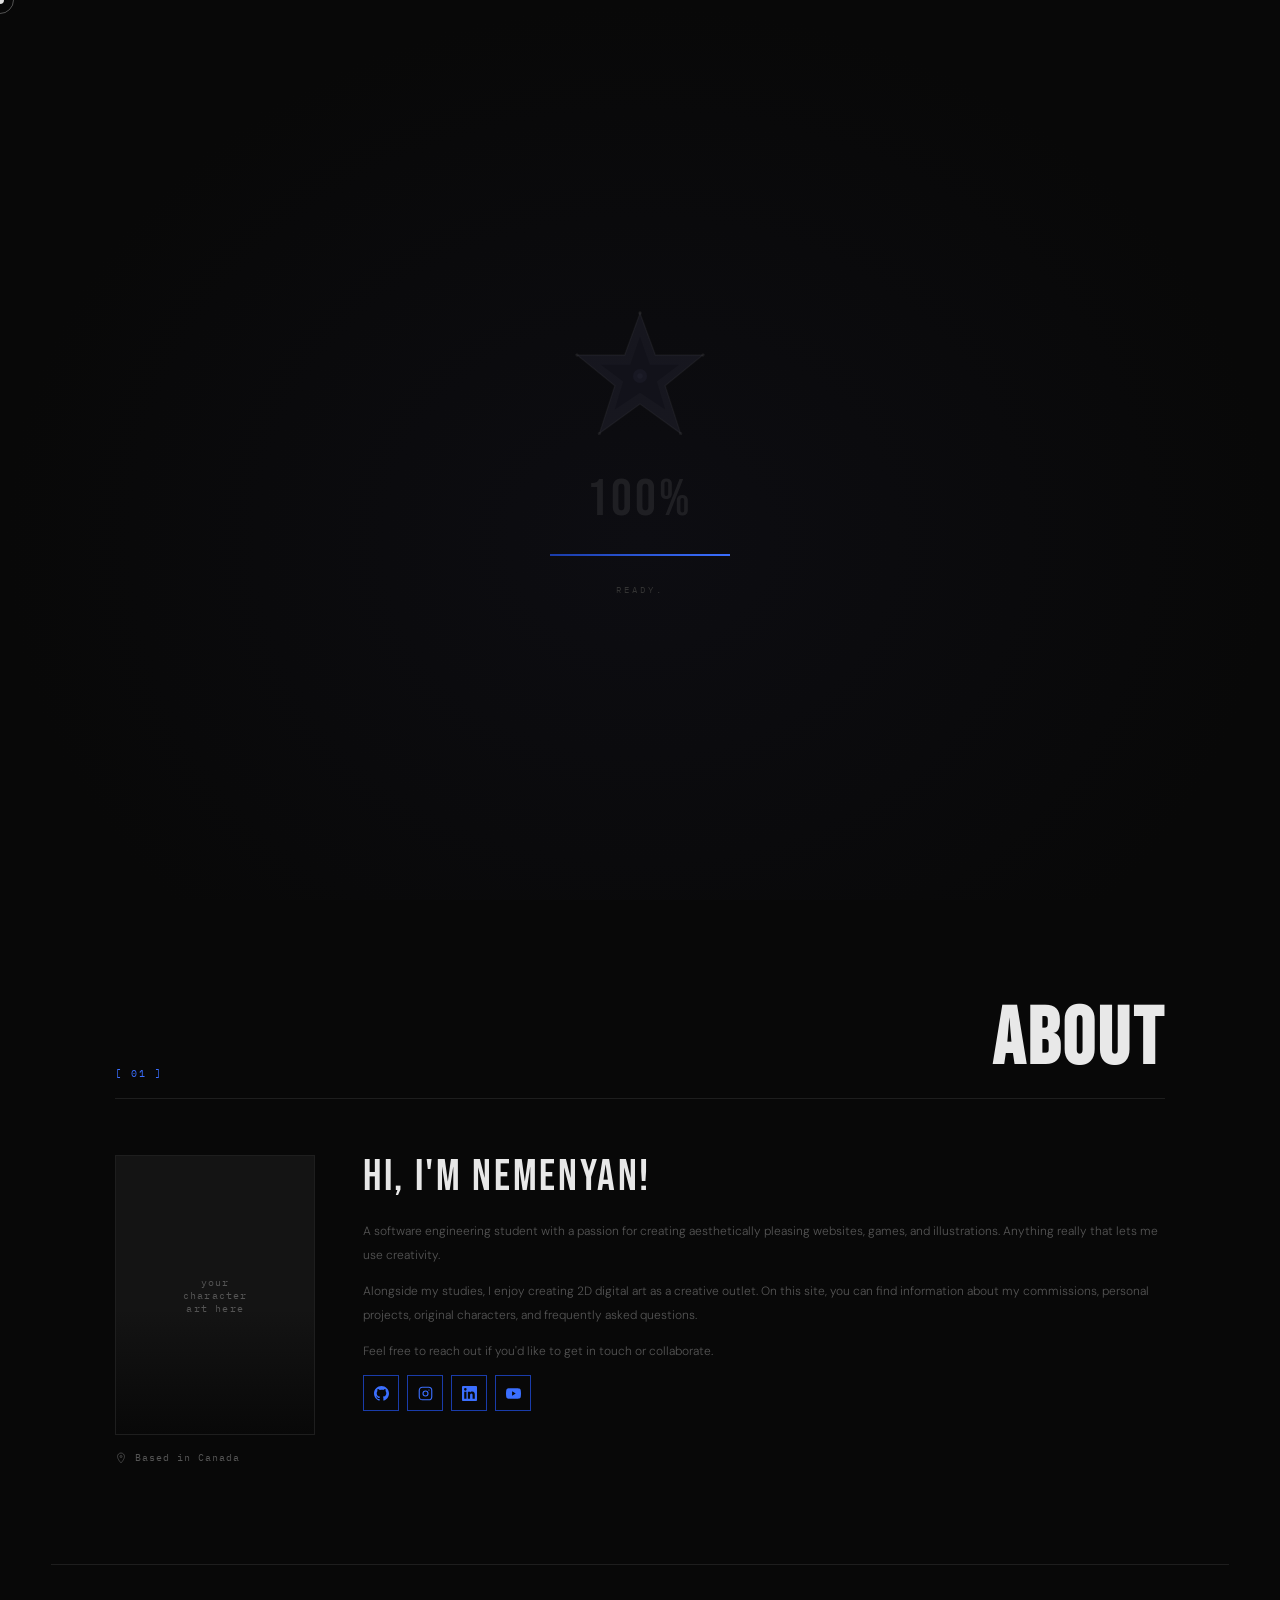
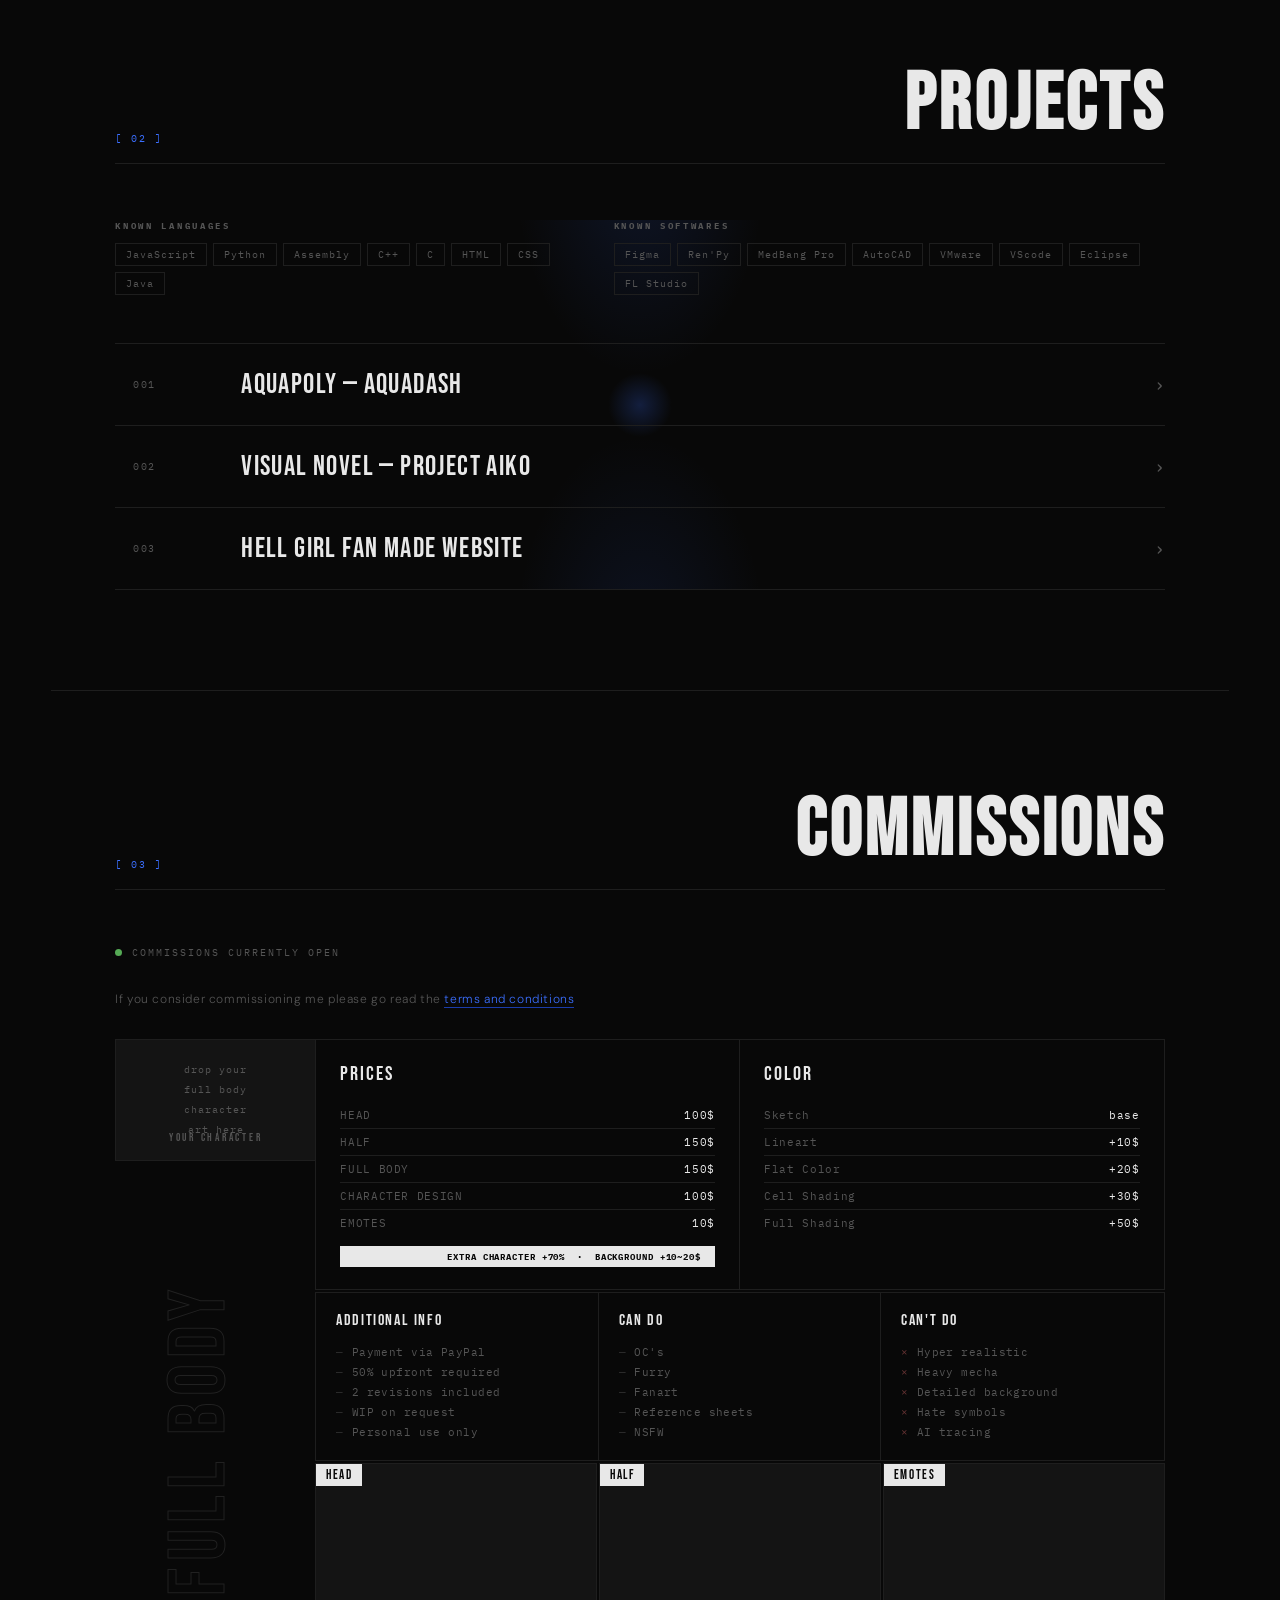
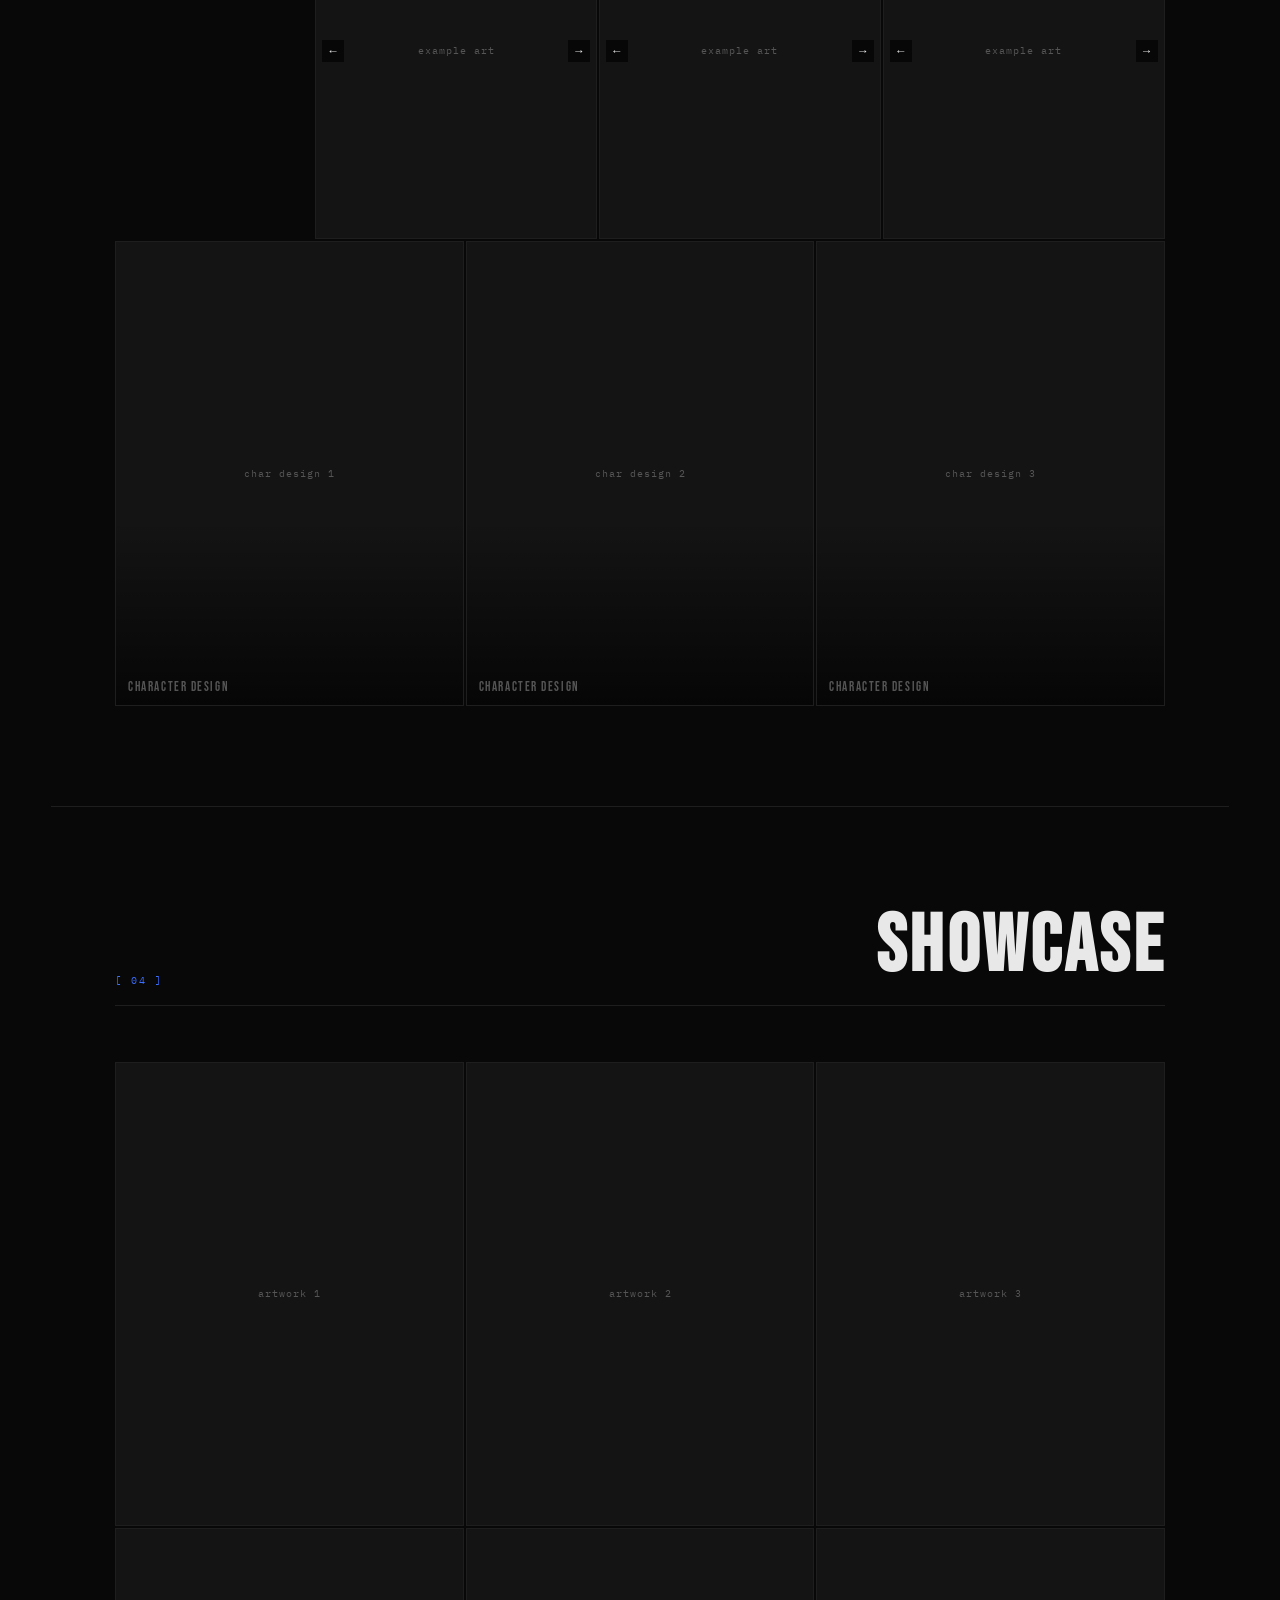
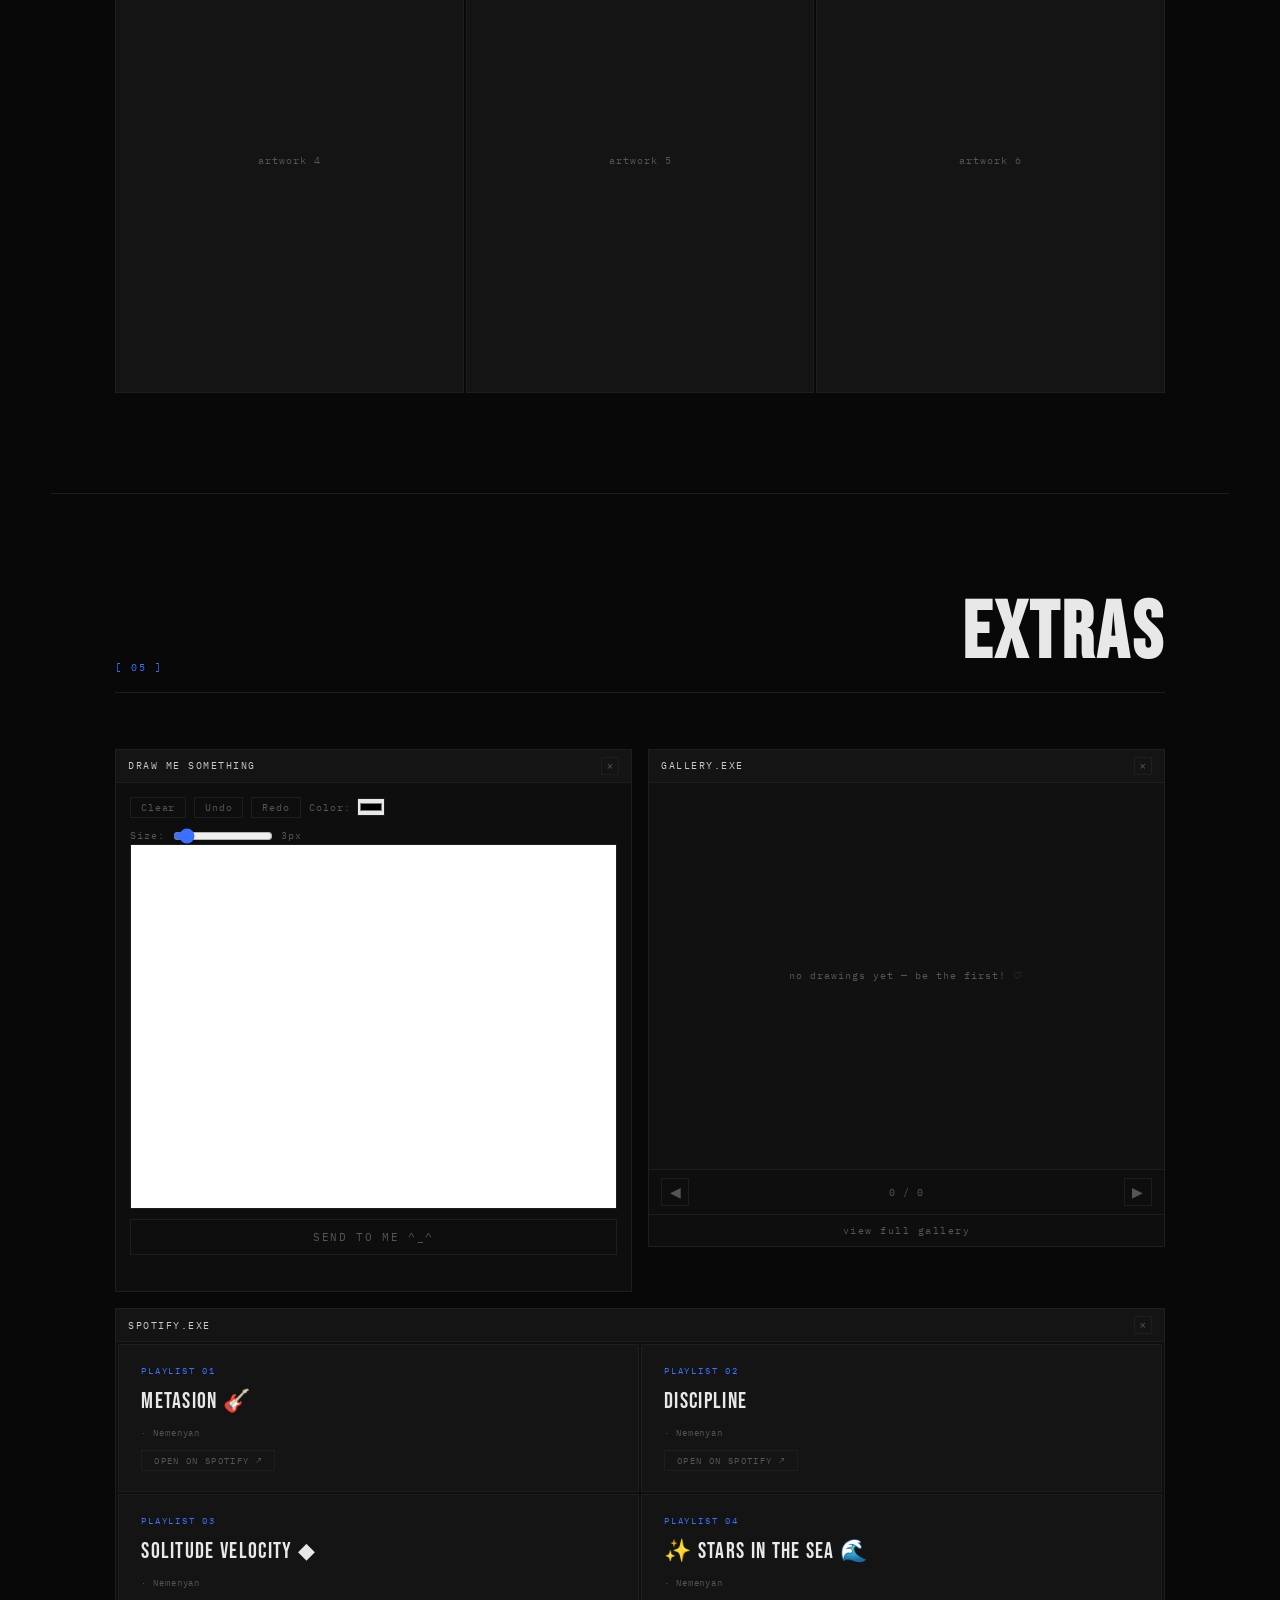
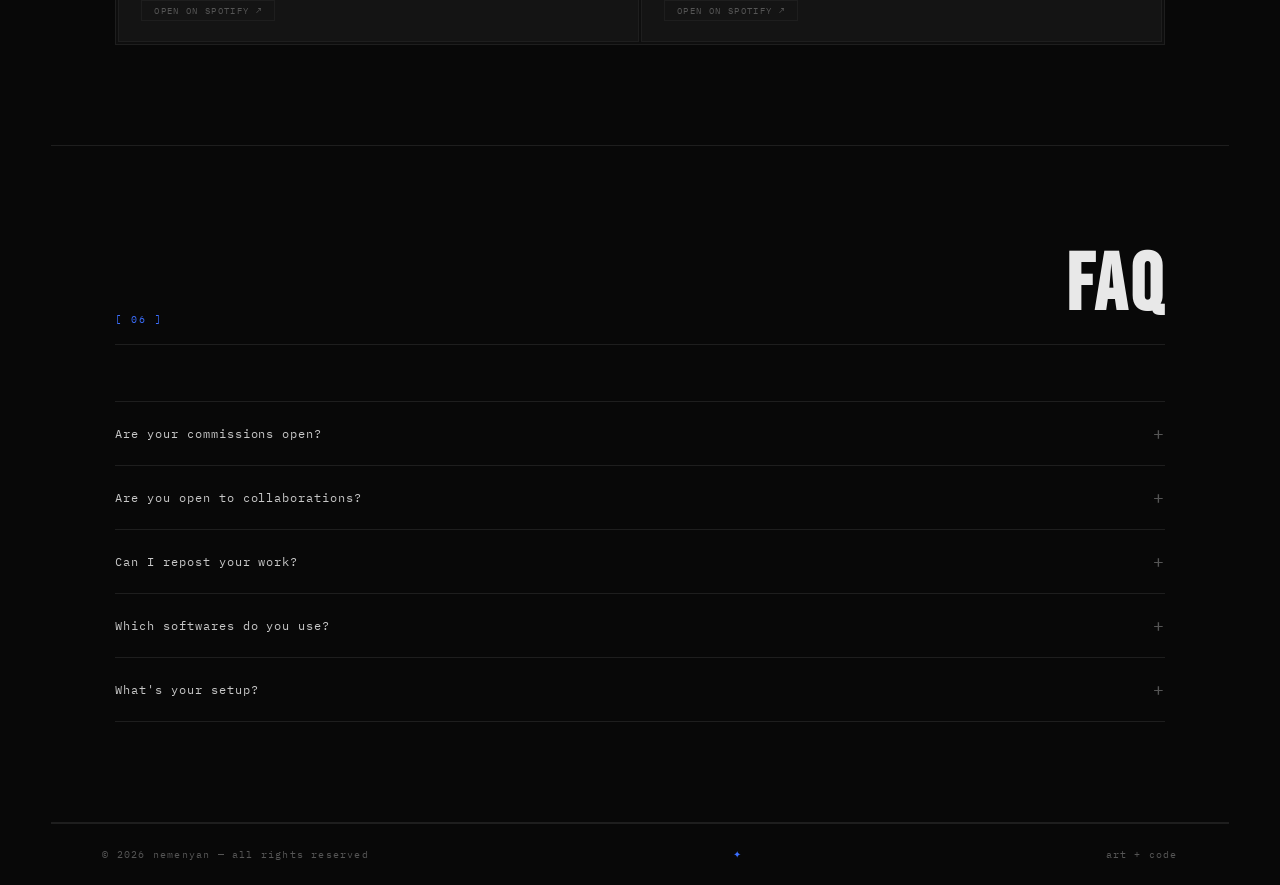
==== main.html @ ddce3c63 "adding file" ====
<!DOCTYPE html>
<html lang="en">
<head>
<meta charset="UTF-8">
<meta name="viewport" content="width=device-width, initial-scale=1.0">
<title>nemenyan</title>
<style>
@import url('https://fonts.googleapis.com/css2?family=IBM+Plex+Mono:wght@300;400;500;700&family=Bebas+Neue&family=DM+Sans:wght@200;300;400&display=swap');

:root {
  --bg:     #080808;
  --bg2:    #0e0e0e;
  --bg3:    #141414;
  --white:  #e8e8e8;
  --dim:    #555;
  --dim2:   #2a2a2a;
  --border: #1e1e1e;
  --accent: #c8c8c8;
  --blue:   #3b6fff;
  --blue2:  #1a3caa;
  --blue-glow: rgba(59,111,255,0.18);
  --blue-dim:  rgba(59,111,255,0.08);
}

*, *::before, *::after { margin:0; padding:0; box-sizing:border-box; }
html { scroll-behavior:smooth; }
body { background:var(--bg); color:var(--white); font-family:'IBM Plex Mono',monospace; cursor:none; overflow-x:hidden; }

/* CURSOR */
#cur  { position:fixed; width:8px; height:8px; background:var(--white); border-radius:50%; pointer-events:none; z-index:9999; transform:translate(-50%,-50%); mix-blend-mode:difference; transition:width .15s,height .15s; }
#curR { position:fixed; width:28px; height:28px; border:1px solid rgba(255,255,255,.3); border-radius:50%; pointer-events:none; z-index:9998; transform:translate(-50%,-50%); transition:width .3s,height .3s; }

/* NOISE */
body::after { content:''; position:fixed; inset:0; pointer-events:none; z-index:998; opacity:.025; background-image:url("data:image/svg+xml,%3Csvg viewBox='0 0 512 512' xmlns='http://www.w3.org/2000/svg'%3E%3Cfilter id='n'%3E%3CfeTurbulence type='fractalNoise' baseFrequency='.85' numOctaves='4' stitchTiles='stitch'/%3E%3C/filter%3E%3Crect width='100%25' height='100%25' filter='url(%23n)'/%3E%3C/svg%3E"); background-size:256px; }

/* MATRIX hero only */
#matrix { position:absolute; top:0; left:0; width:100%; height:100%; z-index:1; pointer-events:none; opacity:.2; }

/* ══════════════════════ BOOT ══════════════════════ */
#boot {
  position:fixed; inset:0; background:radial-gradient(ellipse at 50% 60%, #0d0d12 0%, #080808 70%);
  z-index:2000; display:flex; flex-direction:column; align-items:center; justify-content:center; gap:28px;
}
#boot.hide { animation:bootFade .9s ease forwards; }
@keyframes bootFade { to { opacity:0; pointer-events:none; } }

/* shuriken */
.boot-shuriken {
  position:relative; width:140px; height:140px;
  animation:shurikenSpin 3s cubic-bezier(.4,0,.2,1) forwards;
}
@keyframes shurikenSpin {
  0%   { transform:rotate(0deg)   scale(0.6); opacity:0; }
  20%  { opacity:1; }
  80%  { transform:rotate(320deg) scale(1);   opacity:1; }
  100% { transform:rotate(360deg) scale(1);   opacity:0.7; }
}
.boot-shuriken svg { width:100%; height:100%; }

.boot-bar-wrap { width:180px; height:2px; background:#1a1a1a; overflow:hidden; }
.boot-bar { height:100%; width:0%; background:linear-gradient(90deg, var(--blue2), var(--blue)); animation:loadBar 2.4s cubic-bezier(.4,0,.2,1) forwards; }
@keyframes loadBar { to { width:100%; } }

.boot-label { font-size:9px; letter-spacing:.35em; color:#333; text-transform:uppercase; animation:blinkT 1s step-end infinite; }
@keyframes blinkT { 0%,100%{opacity:1} 50%{opacity:0} }

.boot-pct { font-family:'Bebas Neue',sans-serif; font-size:52px; color:rgba(255,255,255,.08); letter-spacing:.06em; line-height:1; }

/* NAV */
nav { position:fixed; top:0; left:0; right:0; z-index:100; display:flex; align-items:center; justify-content:space-between; padding:18px max(40px,4vw); border-bottom:1px solid var(--border); background:rgba(8,8,8,.9); backdrop-filter:blur(16px); }
.nav-logo { font-family:'Bebas Neue',sans-serif; font-size:20px; letter-spacing:.25em; color:var(--white); }
.nav-links { display:flex; gap:28px; list-style:none; }
.nav-links a { color:var(--dim); font-size:10px; letter-spacing:.2em; text-transform:uppercase; text-decoration:none; transition:color .2s; }
.nav-links a:hover { color:var(--white); }
.nav-dm {
  font-size:9px; letter-spacing:.2em; text-transform:uppercase; text-decoration:none;
  border:1px solid var(--blue); color:var(--blue); padding:5px 14px;
  transition:background .2s, color .2s;
}
.nav-dm:hover { background:var(--blue); color:#fff; }

/* HERO */
#hero { min-height:100vh; display:flex; flex-direction:column; justify-content:flex-end; padding:0 max(40px, 4vw) 60px; border-bottom:1px solid var(--border); position:relative; overflow:hidden; }
.hero-bg-text { position:absolute; top:50%; left:50%; transform:translate(-50%,-50%); font-family:'Bebas Neue',sans-serif; font-size:clamp(80px,18vw,240px); color:transparent; -webkit-text-stroke:1px rgba(255,255,255,.04); white-space:nowrap; user-select:none; letter-spacing:.05em; z-index:2; }
.hero-tagline { font-family:'Bebas Neue',sans-serif; font-size:clamp(60px,12vw,140px); line-height:.92; letter-spacing:-.01em; color:var(--white); position:relative; z-index:2; margin-bottom:40px; }
.hero-tagline em { color:transparent; -webkit-text-stroke:1px var(--blue); font-style:normal; }
.hero-sub { font-size:11px; color:var(--dim); letter-spacing:.12em; max-width:340px; line-height:1.9; position:relative; z-index:2; margin-bottom:48px; }
.hero-meta { display:grid; grid-template-columns:1fr 1fr 1fr; border-top:1px solid var(--border); padding-top:24px; position:relative; z-index:2; }
.hero-meta-block { padding-right:24px; }
.hero-meta-label { font-size:9px; letter-spacing:.25em; color:var(--dim); text-transform:uppercase; margin-bottom:8px; }
.hero-meta-val { font-family:'Bebas Neue',sans-serif; font-size:28px; letter-spacing:.08em; }
.hero-scroll { position:absolute; bottom:60px; right:40px; font-size:9px; letter-spacing:.3em; color:var(--dim); text-transform:uppercase; writing-mode:vertical-rl; z-index:2; }

/* SECTION */
.section-wrap { max-width:min(1400px, 92vw); margin:0 auto; padding:100px 40px; border-bottom:1px solid var(--border); opacity:0; transform:translateY(28px); transition:opacity .7s ease,transform .7s ease; }
.section-wrap.visible { opacity:1; transform:none; }
.s-head { display:flex; align-items:flex-end; justify-content:space-between; margin-bottom:56px; border-bottom:1px solid var(--border); padding-bottom:18px; }
.s-num { font-size:10px; color:var(--blue); letter-spacing:.2em; }
.s-title { font-family:'Bebas Neue',sans-serif; font-size:clamp(40px,7vw,80px); letter-spacing:.04em; line-height:1; }

/* ABOUT */
.about-grid { display:grid; grid-template-columns:200px 1fr; gap:48px; align-items:start; }
.avatar-box { width:200px; aspect-ratio:1/1.4; background:var(--bg3); border:1px solid var(--border); position:relative; overflow:hidden; margin-bottom:16px; }
.avatar-box::before { content:''; position:absolute; inset:0; background:linear-gradient(to bottom,transparent 55%,var(--bg) 100%); z-index:1; }
.avatar-placeholder { width:100%; height:100%; display:flex; align-items:center; justify-content:center; color:var(--dim); font-size:10px; letter-spacing:.12em; text-align:center; padding:16px; }
/* social row under avatar */
.about-socials-row { display:flex; gap:8px; flex-wrap:wrap; margin-bottom:12px; }
.soc-btn { border:1px solid var(--border); background:transparent; color:var(--dim); width:36px; height:36px; display:flex; align-items:center; justify-content:center; text-decoration:none; cursor:none; font-size:12px; transition:border-color .2s,color .2s,background .2s; flex-shrink:0; }
.soc-btn.soc-blue { border-color:var(--blue2); color:var(--blue); }
.soc-btn.soc-blue:hover { background:var(--blue); color:#fff; border-color:var(--blue); }

/* hourglass gradient BG for projects */
.proj-hourglass-grad {
  position:absolute; top:0; left:0; right:0; bottom:0;
  pointer-events:none; user-select:none; z-index:0;
  overflow:hidden;
}
.proj-hourglass-grad::before {
  content:'';
  position:absolute;
  top:50%; left:50%;
  width:600px; height:800px;
  transform:translate(-50%,-50%);
  background:
    radial-gradient(ellipse 180px 300px at 50% 20%, rgba(59,111,255,0.13) 0%, transparent 70%),
    radial-gradient(ellipse 180px 300px at 50% 80%, rgba(59,111,255,0.10) 0%, transparent 70%),
    radial-gradient(ellipse 40px 40px at 50% 50%, rgba(59,111,255,0.22) 0%, transparent 80%);
  clip-path: polygon(35% 0%, 65% 0%, 65% 5%, 100% 5%, 55% 50%, 100% 95%, 65% 95%, 65% 100%, 35% 100%, 35% 95%, 0% 95%, 45% 50%, 0% 5%, 35% 5%);
}

/* T&C popover */
.tnc-wrap { position:relative; display:inline; }
.tnc-link { color:var(--blue); text-decoration:none; border-bottom:1px solid var(--blue2); cursor:none; }
.tnc-popover {
  display:none; position:absolute; bottom:calc(100% + 10px); left:0;
  width:340px; background:var(--bg2); border:1px solid var(--blue2);
  z-index:200; padding:0;
  box-shadow:0 8px 40px rgba(0,0,0,.8), 0 0 0 1px var(--border);
  animation:popIn .2s ease;
}
@keyframes popIn { from{opacity:0;transform:translateY(6px)} to{opacity:1;transform:none} }
.tnc-popover.open { display:block; }
.tnc-popover-bar { background:var(--bg3); border-bottom:1px solid var(--border); padding:7px 12px; display:flex; justify-content:space-between; align-items:center; }
.tnc-popover-title { font-size:9px; letter-spacing:.2em; color:var(--blue); text-transform:uppercase; }
.tnc-popover-close { background:none; border:none; color:var(--dim); font-size:14px; cursor:none; transition:color .2s; }
.tnc-popover-close:hover { color:var(--white); }
.tnc-popover-body { padding:14px 16px; max-height:240px; overflow-y:auto; font-size:10.5px; color:var(--dim); line-height:1.9; font-family:'DM Sans',sans-serif; }
.tnc-popover-body h4 { font-family:'Bebas Neue',sans-serif; font-size:14px; letter-spacing:.1em; color:var(--white); margin-bottom:6px; margin-top:12px; }
.tnc-popover-body h4:first-child { margin-top:0; }
.tnc-popover::before { content:''; position:absolute; bottom:-6px; left:14px; width:10px; height:10px; background:var(--bg2); border-right:1px solid var(--blue2); border-bottom:1px solid var(--blue2); transform:rotate(45deg); }

/* comm-matrix drop zone */
.comm-matrix-wrap {
  width:100%; height:80px; position:relative; overflow:hidden; margin-top:2px;
}
#commMatrix { width:100%; height:100%; display:block; }

/* char design full-width under comm layout */
.char-design-slots { display:grid; grid-template-columns:1fr 1fr 1fr; gap:2px; margin-top:2px; }
.char-slot { aspect-ratio:3/4; background:var(--bg3); border:1px solid var(--border); position:relative; overflow:hidden; cursor:none; }
.char-slot::before { content:''; position:absolute; inset:0; background:linear-gradient(to bottom,transparent 60%,rgba(0,0,0,.7) 100%); z-index:1; }
.char-slot-label { position:absolute; bottom:0; left:0; right:0; padding:10px 12px; z-index:2; font-family:'Bebas Neue',sans-serif; font-size:13px; letter-spacing:.12em; color:var(--dim); }
.char-slot-placeholder { width:100%; height:100%; display:flex; align-items:center; justify-content:center; color:var(--dim); font-size:10px; letter-spacing:.1em; }
.char-slot img { width:100%; height:100%; object-fit:cover; display:block; }
.char-slot:hover .char-slot-label { color:var(--white); }

/* binary scramble chars */
.bin-char { display:inline-block; transition:color .1s; }
.bin-char.flash { color:var(--blue); }
.about-loc { display:flex; align-items:center; gap:8px; font-size:10px; color:var(--dim); letter-spacing:.1em; }
.about-name { font-family:'Bebas Neue',sans-serif; font-size:44px; letter-spacing:.06em; line-height:1; margin-bottom:20px; }
.about-body { font-size:12px; color:var(--dim); line-height:2; margin-bottom:12px; font-family:'DM Sans',sans-serif; font-weight:300; }
/* DM button in about */
.about-dm {
  display:inline-flex; align-items:center; gap:8px;
  margin-top:20px; border:1px solid var(--blue); color:var(--blue);
  padding:8px 20px; font-size:10px; letter-spacing:.2em; text-transform:uppercase;
  text-decoration:none; transition:background .2s,color .2s; cursor:none;
}
.about-dm:hover { background:var(--blue); color:#fff; }

/* PROJECTS */
.projects-inner { position:relative; }

/* hourglass bg */
.proj-hourglass {
  position:absolute; top:50%; left:50%; transform:translate(-50%,-50%);
  width:min(500px,80%); pointer-events:none; user-select:none; z-index:0; opacity:.06;
}
.proj-hourglass svg { width:100%; height:auto; }

.skills-row { display:flex; gap:60px; margin-bottom:48px; position:relative; z-index:1; }
.skill-col h4 { font-size:9px; letter-spacing:.3em; color:var(--dim); text-transform:uppercase; margin-bottom:12px; }
.tags { display:flex; flex-wrap:wrap; gap:6px; }
.tag {
  position:relative; border:1px solid var(--border); padding:4px 10px;
  font-size:10px; color:var(--dim); letter-spacing:.1em; background:transparent;
  transition:color .25s,border-color .25s; overflow:hidden;
}
.tag::after {
  content:''; position:absolute; inset:-1px; border-radius:1px;
  background:conic-gradient(from var(--a,0deg), transparent 30%, var(--blue) 50%, transparent 70%);
  -webkit-mask:linear-gradient(#fff 0 0) content-box, linear-gradient(#fff 0 0);
  -webkit-mask-composite:xor; mask-composite:exclude; padding:1px;
  opacity:0; transition:opacity .3s; animation:rotB 1.4s linear infinite paused;
}
.tag:hover { color:var(--blue); border-color:transparent; }
.tag:hover::after { opacity:1; animation-play-state:running; }
@property --a { syntax:'<angle>'; inherits:false; initial-value:0deg; }
@keyframes rotB { to { --a:360deg; } }

.proj-list { display:flex; flex-direction:column; position:relative; z-index:1; }
.proj-card { border-top:1px solid var(--border); padding:0; cursor:none; overflow:hidden; transition:background .3s; position:relative; }
.proj-card:last-child { border-bottom:1px solid var(--border); }
.proj-card:hover { background:var(--bg2); }
.proj-card:hover .proj-bar { border-left-color:var(--blue); }
.proj-card:hover .proj-num { color:var(--blue); }
.proj-card:hover .proj-title { color:var(--white); }
.proj-bar { display:grid; grid-template-columns:80px 1fr auto; gap:28px; align-items:center; padding:24px 0 24px 16px; border-left:2px solid transparent; transition:border-color .3s; }
.proj-num { font-size:10px; color:var(--dim); letter-spacing:.15em; transition:color .3s; }
.proj-title { font-family:'Bebas Neue',sans-serif; font-size:28px; letter-spacing:.05em; transition:color .3s; }
.proj-arrow { font-size:18px; color:var(--dim); transition:transform .4s ease,color .3s; flex-shrink:0; }
.proj-card:hover .proj-arrow { transform:rotate(90deg); color:var(--blue); }
.proj-drawer { max-height:0; overflow:hidden; transition:max-height .5s cubic-bezier(.4,0,.2,1),padding .5s ease; padding:0 16px 0 calc(80px + 28px + 16px); }
.proj-card:hover .proj-drawer { max-height:400px; padding:0 16px 28px calc(80px + 28px + 16px); }
.proj-desc { font-size:11px; color:var(--dim); line-height:1.9; font-family:'DM Sans',sans-serif; font-weight:300; max-width:520px; margin-bottom:16px; }
.proj-status { font-size:9px; letter-spacing:.15em; color:var(--blue); border:1px solid var(--blue2); padding:4px 10px; white-space:nowrap; text-transform:uppercase; display:inline-block; margin-bottom:14px; }
.proj-meta { display:flex; gap:12px; flex-wrap:wrap; margin-bottom:14px; }
.proj-meta-tag { font-size:9px; letter-spacing:.12em; color:var(--dim); border:1px solid var(--dim2); padding:3px 9px; text-transform:uppercase; }
.proj-links { display:flex; gap:20px; }
.proj-link { font-size:9px; color:var(--dim); letter-spacing:.15em; text-transform:uppercase; text-decoration:none; transition:color .2s; display:inline-flex; align-items:center; gap:6px; }
.proj-link:hover { color:var(--blue); }
.proj-link::after { content:'→'; }

/* COMMISSIONS */
#commissions { position:relative; }
.comm-wrap { position:relative; }
.comm-fullbody-text { position:absolute; left:-72px; top:50%; transform:translateY(-50%) rotate(-90deg); font-family:'Bebas Neue',sans-serif; font-size:clamp(48px,7vw,80px); color:transparent; -webkit-text-stroke:1px rgba(255,255,255,.1); white-space:nowrap; user-select:none; letter-spacing:.08em; pointer-events:none; z-index:0; }
.comm-notice { font-size:12px; color:var(--dim); letter-spacing:.05em; margin-bottom:32px; font-family:'DM Sans',sans-serif; font-weight:300; }
.comm-notice a { color:var(--blue); text-decoration:none; border-bottom:1px solid var(--blue2); }
.status-row { display:flex; align-items:center; gap:10px; font-size:10px; letter-spacing:.2em; text-transform:uppercase; color:var(--dim); margin-bottom:32px; }
.sdot { width:7px; height:7px; border-radius:50%; background:#5a5; animation:blink 2s ease-in-out infinite; }
@keyframes blink{0%,100%{opacity:1}50%{opacity:.25}}
.comm-layout { display:grid; grid-template-columns:200px 1fr; gap:0; align-items:start; position:relative; z-index:1; }
.comm-char { position:relative; background:var(--bg3); border:1px solid var(--border); border-right:none; display:flex; align-items:flex-end; justify-content:center; overflow:hidden; min-height:0; }
.comm-char::before { content:''; position:absolute; inset:0; background:linear-gradient(to bottom,transparent 50%,var(--bg3) 100%); z-index:1; }
.comm-char-placeholder { color:var(--dim); font-size:10px; letter-spacing:.1em; text-align:center; padding:20px; z-index:2; line-height:2; }
.comm-char img { width:100%; height:100%; object-fit:cover; object-position:top; }
.comm-char-label { position:absolute; bottom:16px; left:50%; transform:translateX(-50%); font-family:'Bebas Neue',sans-serif; font-size:11px; letter-spacing:.25em; color:var(--dim); z-index:2; white-space:nowrap; }
.comm-content { display:flex; flex-direction:column; gap:2px; }
.comm-table { border:1px solid var(--border); margin-bottom:0; display:grid; grid-template-columns:1fr 1fr; }
.comm-table-col { padding:22px 24px; }
.comm-table-col:first-child { border-right:1px solid var(--border); }
.comm-col-head { font-family:'Bebas Neue',sans-serif; font-size:20px; letter-spacing:.1em; margin-bottom:16px; }
.price-row { display:flex; justify-content:space-between; font-size:11px; padding:6px 0; border-bottom:1px solid var(--border); color:var(--dim); letter-spacing:.06em; }
.price-row:last-of-type { border-bottom:none; }
.price-row .amt { color:var(--white); }
.extra-tag { background:var(--white); color:var(--bg); font-size:9px; letter-spacing:.1em; padding:5px 14px; text-align:right; font-weight:700; margin-top:10px; display:block; width:100%; font-family:'IBM Plex Mono',monospace; }
.comm-info-row { display:grid; grid-template-columns:1fr 1fr 1fr; border:1px solid var(--border); }
.comm-info-col { padding:18px 20px; border-right:1px solid var(--border); }
.comm-info-col:last-child { border-right:none; }
.comm-info-head { font-family:'Bebas Neue',sans-serif; font-size:16px; letter-spacing:.1em; margin-bottom:12px; }
.comm-info-list { list-style:none; }
.comm-info-list li { font-size:11px; color:var(--dim); padding:3px 0; letter-spacing:.04em; display:flex; align-items:center; gap:8px; }
.comm-info-list li::before { content:'—'; color:var(--dim2); flex-shrink:0; }
.cant-col .comm-info-list li::before { content:'×'; color:#663333; }
.comm-strips { display:grid; grid-template-columns:1fr 1fr 1fr; gap:2px; }
.strip { aspect-ratio:3/4; background:var(--bg3); border:1px solid var(--border); position:relative; overflow:hidden; }
.strip-label { position:absolute; top:0; left:0; background:var(--white); color:var(--bg); font-family:'Bebas Neue',sans-serif; font-size:13px; letter-spacing:.12em; padding:3px 10px; z-index:2; }
.strip-nav { position:absolute; inset:0; display:flex; align-items:center; justify-content:space-between; padding:0 6px; z-index:3; }
.strip-btn { background:rgba(0,0,0,.65); border:none; color:var(--white); width:22px; height:22px; cursor:none; font-size:12px; display:flex; align-items:center; justify-content:center; transition:background .2s; }
.strip-btn:hover { background:rgba(0,0,0,.9); }
.strip-placeholder { width:100%; height:100%; display:flex; align-items:center; justify-content:center; color:var(--dim); font-size:10px; letter-spacing:.1em; }
.binary { font-size:9px; color:var(--dim2); letter-spacing:.04em; line-height:1.7; text-align:right; margin:18px 0 0; word-break:break-all; user-select:none; }

/* SHOWCASE */
.gallery-grid { display:grid; grid-template-columns:repeat(3,1fr); gap:2px; }
.gallery-item { aspect-ratio:3/4; background:var(--bg3); border:1px solid var(--border); position:relative; overflow:hidden; cursor:none; }
.gallery-item img { width:100%; height:100%; object-fit:cover; display:block; }
.gallery-overlay { position:absolute; inset:0; background:rgba(0,0,0,.72); display:flex; align-items:center; justify-content:center; font-size:10px; letter-spacing:.3em; color:var(--blue); opacity:0; transition:opacity .3s; }
.gallery-item:hover .gallery-overlay { opacity:1; }
.gallery-placeholder { width:100%; height:100%; display:flex; align-items:center; justify-content:center; color:var(--dim); font-size:10px; letter-spacing:.1em; }

/* FAQ */
.faq-item { border-top:1px solid var(--border); }
.faq-item:last-child { border-bottom:1px solid var(--border); }
.faq-q { display:flex; justify-content:space-between; align-items:center; padding:20px 0; cursor:none; font-size:12px; letter-spacing:.08em; color:var(--accent); transition:color .2s; user-select:none; }
.faq-q:hover { color:var(--white); }
.faq-icon { font-size:18px; color:var(--dim); transition:transform .3s; flex-shrink:0; }
.faq-item.open .faq-icon { transform:rotate(45deg); color:var(--blue); }
.faq-a { max-height:0; overflow:hidden; transition:max-height .4s ease,padding .4s ease; font-size:11px; color:var(--dim); line-height:1.9; font-family:'DM Sans',sans-serif; font-weight:300; }
.faq-item.open .faq-a { max-height:200px; padding-bottom:20px; }

/* EXTRAS */
.extras-desktop { display:grid; grid-template-columns:1fr 1fr; gap:16px; align-items:start; }
.win { background:var(--bg2); border:1px solid var(--border); display:flex; flex-direction:column; overflow:hidden; font-family:'IBM Plex Mono',monospace; }
.win-bar { display:flex; align-items:center; justify-content:space-between; background:var(--bg3); border-bottom:1px solid var(--border); padding:7px 12px; flex-shrink:0; }
.win-title { font-size:10px; letter-spacing:.15em; color:var(--accent); text-transform:uppercase; }
.win-close { width:18px; height:18px; background:transparent; border:1px solid var(--border); color:var(--dim); font-size:11px; cursor:none; display:flex; align-items:center; justify-content:center; transition:background .2s,color .2s; flex-shrink:0; }
.win-close:hover { background:var(--white); color:var(--bg); }
.win-body { padding:14px; flex:1; }
.draw-controls { display:flex; align-items:center; gap:8px; margin-bottom:10px; flex-wrap:wrap; }
.draw-btn { font-family:'IBM Plex Mono',monospace; font-size:10px; letter-spacing:.08em; border:1px solid var(--border); background:transparent; color:var(--dim); padding:3px 10px; cursor:none; transition:background .2s,color .2s; }
.draw-btn:hover { background:var(--white); color:var(--bg); }
.draw-label { font-size:10px; color:var(--dim); letter-spacing:.1em; display:flex; align-items:center; gap:6px; }
.draw-color { width:28px; height:18px; border:1px solid var(--border); background:var(--white); cursor:none; padding:0; }
.draw-size { font-size:10px; color:var(--dim); letter-spacing:.1em; display:flex; align-items:center; gap:8px; }
.draw-range { width:100px; accent-color:var(--blue); cursor:none; }
#drawCanvas { width:100%; aspect-ratio:4/3; background:#fff; display:block; cursor:crosshair; border:1px solid var(--border); }
.draw-send { width:100%; margin-top:10px; padding:10px; font-family:'IBM Plex Mono',monospace; font-size:11px; letter-spacing:.15em; background:transparent; border:1px solid var(--border); color:var(--dim); cursor:none; transition:background .2s,color .2s; text-transform:uppercase; }
.draw-send:hover { background:var(--white); color:var(--bg); }
.draw-sent-msg { text-align:center; font-size:10px; color:#5a5; letter-spacing:.1em; margin-top:6px; height:16px; }
.gallery-win { display:flex; flex-direction:column; }
.gal-viewer { background:#111; position:relative; aspect-ratio:4/3; display:flex; align-items:center; justify-content:center; overflow:hidden; }
.gal-viewer canvas { max-width:100%; max-height:100%; display:block; image-rendering:pixelated; }
.gal-empty { font-size:10px; color:var(--dim); letter-spacing:.1em; text-align:center; }
.gal-nav { display:flex; align-items:center; justify-content:space-between; padding:8px 12px; border-top:1px solid var(--border); }
.gal-nav-btn { border:1px solid var(--border); background:transparent; color:var(--dim); width:28px; height:28px; font-size:14px; cursor:none; display:flex; align-items:center; justify-content:center; transition:background .2s,color .2s; }
.gal-nav-btn:hover { background:var(--blue); color:#fff; border-color:var(--blue); }
.gal-counter { font-size:10px; color:var(--dim); letter-spacing:.1em; }
.gal-view-all { width:100%; padding:9px; text-align:center; font-family:'IBM Plex Mono',monospace; font-size:10px; letter-spacing:.15em; background:transparent; border:none; border-top:1px solid var(--border); color:var(--dim); cursor:none; transition:background .2s,color .2s; text-transform:lowercase; }
.gal-view-all:hover { background:var(--bg3); color:var(--white); }
.gal-modal { display:none; position:fixed; inset:0; background:rgba(0,0,0,.92); z-index:500; align-items:center; justify-content:center; padding:40px; }
.gal-modal.open { display:flex; }
.gal-modal-inner { background:var(--bg2); border:1px solid var(--border); width:100%; max-width:800px; max-height:80vh; display:flex; flex-direction:column; }
.gal-modal-bar { display:flex; justify-content:space-between; align-items:center; padding:10px 16px; border-bottom:1px solid var(--border); }
.gal-modal-title { font-size:11px; letter-spacing:.15em; color:var(--accent); text-transform:uppercase; }
.gal-modal-grid { display:grid; grid-template-columns:repeat(auto-fill,minmax(140px,1fr)); gap:2px; overflow-y:auto; padding:12px; flex:1; }
.gal-thumb { aspect-ratio:4/3; background:#111; border:1px solid var(--border); overflow:hidden; cursor:none; position:relative; }
.gal-thumb canvas { width:100%; height:100%; display:block; image-rendering:pixelated; }
.gal-modal-empty { padding:40px; text-align:center; color:var(--dim); font-size:11px; letter-spacing:.1em; }

/* Spotify 4 boxes */
.spotify-win { grid-column:1/-1; }
.spotify-grid { display:grid; grid-template-columns:1fr 1fr; gap:2px; }
.sp-box {
  background:var(--bg3); border:1px solid var(--border);
  padding:20px 22px; display:flex; flex-direction:column; gap:12px;
  cursor:none; transition:border-color .3s; min-height:100px;
  position:relative; overflow:hidden;
}
.sp-box::before {
  content:''; position:absolute; top:0; left:0; right:0; height:2px;
  background:linear-gradient(90deg, var(--blue2), var(--blue));
  opacity:0; transition:opacity .3s;
}
.sp-box:hover { border-color:var(--blue2); }
.sp-box:hover::before { opacity:1; }
.sp-box-num { font-size:9px; color:var(--blue); letter-spacing:.2em; }
.sp-box-name { font-family:'Bebas Neue',sans-serif; font-size:22px; letter-spacing:.06em; color:var(--white); }
.sp-box-handle { font-size:9px; color:var(--dim); letter-spacing:.1em; }
.sp-box-link {
  font-size:9px; letter-spacing:.15em; color:var(--dim); text-decoration:none;
  border:1px solid var(--border); padding:4px 12px; display:inline-block;
  transition:border-color .2s, color .2s; text-transform:uppercase; width:fit-content;
}
.sp-box-link:hover { border-color:var(--blue); color:var(--blue); }

/* DM MODAL */
.dm-modal { display:none; position:fixed; inset:0; background:rgba(0,0,0,.9); z-index:600; align-items:center; justify-content:center; padding:20px; }
.dm-modal.open { display:flex; }
.dm-inner { background:var(--bg2); border:1px solid var(--border); width:100%; max-width:480px; }
.dm-bar { display:flex; justify-content:space-between; align-items:center; padding:10px 16px; border-bottom:1px solid var(--border); }
.dm-title { font-size:10px; letter-spacing:.2em; color:var(--accent); text-transform:uppercase; }
.dm-body { padding:24px; display:flex; flex-direction:column; gap:12px; }
.dm-body p { font-size:11px; color:var(--dim); line-height:1.8; letter-spacing:.06em; }
.dm-platforms { display:flex; flex-direction:column; gap:8px; }
.dm-row { display:flex; align-items:center; justify-content:space-between; border:1px solid var(--border); padding:10px 16px; }
.dm-row-label { font-size:10px; letter-spacing:.15em; color:var(--white); }
.dm-row-handle { font-size:10px; color:var(--dim); letter-spacing:.1em; }
.dm-row-btn { font-size:9px; letter-spacing:.15em; color:var(--blue); text-decoration:none; border:1px solid var(--blue2); padding:3px 10px; transition:background .2s,color .2s; }
.dm-row-btn:hover { background:var(--blue); color:#fff; }

footer { border-top:1px solid var(--border); padding:24px max(40px,4vw); display:flex; justify-content:space-between; align-items:center; max-width:min(1400px,92vw); margin:0 auto; }
footer span { font-size:10px; color:var(--dim); letter-spacing:.12em; }

/* ═══ RESPONSIVE ═══ */

/* Large screens — ensure max-width content reads well */
@media(min-width:1200px){
  .section-wrap { padding:100px max(60px,5vw); }
  nav { padding:18px max(60px,5vw); }
  #hero { padding:0 max(60px,5vw) 60px; }
}

/* Tablet */
@media(max-width:900px){
  .about-grid { grid-template-columns:160px 1fr; gap:28px; }
  .avatar-box { width:160px; }
  .comm-layout { grid-template-columns:160px 1fr; }
  .skills-row { gap:32px; }
  .hero-tagline { font-size:clamp(48px,10vw,100px); }
}

/* Mobile */
@media(max-width:700px){
  /* reset cursor — not needed on touch */
  body { cursor:auto; }
  #cur, #curR { display:none; }

  nav { padding:14px 16px; flex-wrap:wrap; gap:10px; }
  .nav-links { display:none; }
  .nav-logo { font-size:17px; }
  .nav-dm { font-size:9px; padding:4px 10px; }

  #hero { padding:0 20px 40px; min-height:100svh; }
  .hero-tagline { font-size:clamp(44px,14vw,80px); margin-bottom:24px; }
  .hero-sub { font-size:10px; margin-bottom:32px; max-width:100%; }
  .hero-meta { grid-template-columns:1fr 1fr; gap:12px; }
  .hero-meta-block:last-child { display:none; }
  .hero-meta-val { font-size:20px; }
  .hero-scroll { display:none; }

  .section-wrap { padding:60px 16px; }
  .s-title { font-size:clamp(32px,10vw,56px); }

  /* about */
  .about-grid { grid-template-columns:1fr; gap:24px; }
  .avatar-box { width:100%; max-width:220px; margin:0 auto 16px; }
  .about-socials-row { justify-content:flex-start; }
  .about-name { font-size:34px; }

  /* projects */
  .skills-row { flex-direction:column; gap:16px; }
  .proj-bar { grid-template-columns:40px 1fr auto; gap:12px; padding:18px 0 18px 12px; }
  .proj-title { font-size:20px; }
  .proj-drawer { padding:0 12px 0 52px; }
  .proj-card:hover .proj-drawer { padding:0 12px 20px 52px; }

  /* commissions */
  .comm-layout { grid-template-columns:1fr; }
  .comm-char { min-height:200px; border-right:1px solid var(--border); border-bottom:none; }
  .comm-fullbody-text { display:none; }
  .comm-table { grid-template-columns:1fr; }
  .comm-table-col:first-child { border-right:none; border-bottom:1px solid var(--border); }
  .comm-info-row { grid-template-columns:1fr; }
  .comm-info-col { border-right:none; border-bottom:1px solid var(--border); }
  .comm-strips { grid-template-columns:1fr 1fr; }
  .char-design-slots { grid-template-columns:1fr 1fr; }
  .tnc-popover { width:calc(100vw - 32px); left:0; }

  /* showcase */
  .gallery-grid { grid-template-columns:1fr 1fr; }

  /* extras */
  .extras-desktop { grid-template-columns:1fr; }
  .spotify-grid { grid-template-columns:1fr; }
  .spotify-win { grid-column:1; }

  /* faq */
  .faq-q { font-size:11px; }

  footer { padding:20px 16px; flex-direction:column; gap:8px; text-align:center; }
}

/* Very small phones */
@media(max-width:380px){
  .hero-tagline { font-size:40px; }
  .comm-strips { grid-template-columns:1fr; }
  .char-design-slots { grid-template-columns:1fr; }
  .gallery-grid { grid-template-columns:1fr; }
}
</style>
</head>
<body>

<!-- ═══ BOOT ═══ -->
<div id="boot">
  <div class="boot-shuriken">
    <svg viewBox="0 0 100 100" fill="none" xmlns="http://www.w3.org/2000/svg">
      <!-- 5-pointed star using standard star polygon -->
      <!-- outer points at 18°, 90°, 162°, 234°, 306° -->
      <polygon
        points="50,5 61,35 95,35 68,57 79,91 50,70 21,91 32,57 5,35 39,35"
        fill="#1c1c26" stroke="rgba(255,255,255,0.06)" stroke-width="1"
      />
      <!-- inner subtle star -->
      <polygon
        points="50,22 57,42 78,42 62,54 68,74 50,62 32,74 38,54 22,42 43,42"
        fill="#161620" stroke="none"
      />
      <!-- center glow dot -->
      <circle cx="50" cy="50" r="5" fill="#1e1e2c"/>
      <circle cx="50" cy="50" r="2" fill="#252535"/>
      <!-- tip glints -->
      <circle cx="50" cy="5"  r="1.2" fill="rgba(255,255,255,0.1)"/>
      <circle cx="95" cy="35" r="1.2" fill="rgba(255,255,255,0.08)"/>
      <circle cx="79" cy="91" r="1.2" fill="rgba(255,255,255,0.08)"/>
      <circle cx="21" cy="91" r="1.2" fill="rgba(255,255,255,0.08)"/>
      <circle cx="5"  cy="35" r="1.2" fill="rgba(255,255,255,0.08)"/>
    </svg>
  </div>
  <div class="boot-pct" id="bootPct">0%</div>
  <div class="boot-bar-wrap"><div class="boot-bar"></div></div>
  <div class="boot-label" id="bootLabel">INITIALIZING SYSTEM...</div>
</div>

<!-- CURSOR -->
<div id="cur"></div>
<div id="curR"></div>

<!-- DM MODAL -->
<div class="dm-modal" id="dmModal">
  <div class="dm-inner">
    <div class="dm-bar">
      <span class="dm-title">SEND A MESSAGE</span>
      <button class="win-close" id="closeDm">×</button>
    </div>
    <div class="dm-body">
      <p>Feel free to reach out for commissions, collabs, or just to say hi ♡</p>
      <div class="dm-platforms">
        <div class="dm-row">
          <span class="dm-row-label">Instagram</span>
          <span class="dm-row-handle">@nemenyan</span>
          <a href="https://instagram.com/nemenyan" target="_blank" class="dm-row-btn">Open ↗</a>
        </div>
        <div class="dm-row">
          <span class="dm-row-label">GitHub</span>
          <span class="dm-row-handle">@nemenyan</span>
          <a href="https://github.com/nemenyan" target="_blank" class="dm-row-btn">Open ↗</a>
        </div>
        <div class="dm-row">
          <span class="dm-row-label">LinkedIn</span>
          <span class="dm-row-handle">nemenyan</span>
          <a href="https://linkedin.com/in/nemenyan" target="_blank" class="dm-row-btn">Open ↗</a>
        </div>
      </div>
    </div>
  </div>
</div>

<!-- GALLERY MODAL -->
<div class="gal-modal" id="galModal">
  <div class="gal-modal-inner">
    <div class="gal-modal-bar">
      <span class="gal-modal-title">GALLERY.EXE — all drawings</span>
      <button class="win-close" id="closeGalModal">×</button>
    </div>
    <div class="gal-modal-grid" id="galModalGrid">
      <div class="gal-modal-empty">no drawings yet ♡</div>
    </div>
  </div>
</div>

<!-- NAV -->
<nav>
  <div class="nav-logo">nemenyan</div>
  <ul class="nav-links">
    <li><a href="#about">About</a></li>
    <li><a href="#projects">Projects</a></li>
    <li><a href="#commissions">Commissions</a></li>
    <li><a href="#showcase">Showcase</a></li>
    <li><a href="#extras">Extras</a></li>
    <li><a href="#faq">FAQ</a></li>
  </ul>
  <a href="#" class="nav-dm" id="openDmNav">✉ DM me</a>
</nav>

<!-- HERO -->
<section id="hero">
  <canvas id="matrix"></canvas>
  <div class="hero-bg-text">NEMENYAN</div>
  <div class="hero-scroll">Scroll Down</div>
  <h1 class="hero-tagline">REACH<br>FOR THE<br><em>STARS.</em></h1>
  <p class="hero-sub">Software engineering student. 2D digital artist. Character designer. Based in Canada.</p>
  <div class="hero-meta">
    <div class="hero-meta-block"><div class="hero-meta-label">Discipline</div><div class="hero-meta-val">Art + Dev</div></div>
    <div class="hero-meta-block"><div class="hero-meta-label">Location</div><div class="hero-meta-val">Canada</div></div>
    <div class="hero-meta-block"><div class="hero-meta-label">Status</div><div class="hero-meta-val" style="color:var(--blue)">Open</div></div>
  </div>
</section>

<!-- ABOUT -->
<div class="section-wrap" id="about">
  <div class="s-head"><span class="s-num">[ 01 ]</span><h2 class="s-title">ABOUT</h2></div>
  <div class="about-grid">
    <div>
      <div class="avatar-box">
        <!-- Replace with: <img src="your-art.png" style="width:100%;height:100%;object-fit:cover;object-position:top;"> -->
        <div class="avatar-placeholder">your<br>character<br>art here</div>
      </div>
      <div class="about-loc">
        <svg width="12" height="12" viewBox="0 0 24 24" fill="none" stroke="currentColor" stroke-width="1.5"><path d="M12 2C8.13 2 5 5.13 5 9c0 5.25 7 13 7 13s7-7.75 7-13c0-3.87-3.13-7-7-7z"/><circle cx="12" cy="9" r="2"/></svg>
        Based in Canada
      </div>
    </div>
    <div>
      <div class="about-name">Hi, I'm nemenyan!</div>
      <p class="about-body">A software engineering student with a passion for creating aesthetically pleasing websites, games, and illustrations. Anything really that lets me use creativity.</p>
      <p class="about-body">Alongside my studies, I enjoy creating 2D digital art as a creative outlet. On this site, you can find information about my commissions, personal projects, original characters, and frequently asked questions.</p>
      <p class="about-body">Feel free to reach out if you'd like to get in touch or collaborate.</p>
      <div class="about-socials-row">
        <a href="https://github.com/nemenyan" target="_blank" class="soc-btn soc-blue" title="GitHub">
          <svg width="15" height="15" viewBox="0 0 24 24" fill="currentColor"><path d="M12 0C5.37 0 0 5.37 0 12c0 5.31 3.44 9.8 8.21 11.39.6.11.82-.26.82-.58v-2.03c-3.34.72-4.04-1.61-4.04-1.61-.55-1.39-1.34-1.76-1.34-1.76-1.09-.74.08-.73.08-.73 1.21.09 1.84 1.24 1.84 1.24 1.07 1.84 2.81 1.31 3.49 1 .11-.78.42-1.31.76-1.61-2.67-.3-5.47-1.33-5.47-5.93 0-1.31.47-2.38 1.24-3.22-.13-.3-.54-1.52.12-3.18 0 0 1.01-.32 3.3 1.23a11.5 11.5 0 013-.4c1.02.01 2.04.14 3 .4 2.28-1.55 3.29-1.23 3.29-1.23.66 1.66.25 2.88.12 3.18.77.84 1.24 1.91 1.24 3.22 0 4.61-2.81 5.63-5.48 5.92.43.37.81 1.1.81 2.22v3.29c0 .32.22.69.83.58C20.57 21.8 24 17.31 24 12 24 5.37 18.63 0 12 0z"/></svg>
        </a>
        <a href="https://instagram.com/nemenyan" target="_blank" class="soc-btn soc-blue" title="Instagram">
          <svg width="15" height="15" viewBox="0 0 24 24" fill="none" stroke="currentColor" stroke-width="1.8"><rect x="2" y="2" width="20" height="20" rx="5"/><circle cx="12" cy="12" r="4"/><circle cx="17.5" cy="6.5" r="1" fill="currentColor" stroke="none"/></svg>
        </a>
        <a href="https://linkedin.com/in/nemenyan" target="_blank" class="soc-btn soc-blue" title="LinkedIn">
          <svg width="15" height="15" viewBox="0 0 24 24" fill="currentColor"><path d="M20.45 20.45h-3.55v-5.57c0-1.33-.03-3.04-1.85-3.04-1.85 0-2.13 1.45-2.13 2.94v5.67H9.37V9h3.41v1.56h.05c.47-.9 1.63-1.85 3.36-1.85 3.59 0 4.26 2.37 4.26 5.44v6.3zM5.34 7.43a2.06 2.06 0 110-4.12 2.06 2.06 0 010 4.12zm1.78 13.02H3.56V9h3.56v11.45zM22.22 0H1.77C.79 0 0 .77 0 1.72v20.56C0 23.23.79 24 1.77 24h20.45c.98 0 1.78-.77 1.78-1.72V1.72C24 .77 23.2 0 22.22 0z"/></svg>
        </a>
        <a href="https://youtube.com/@nemenyan" target="_blank" class="soc-btn soc-blue" title="YouTube">
          <svg width="15" height="15" viewBox="0 0 24 24" fill="currentColor"><path d="M23.5 6.2a3.01 3.01 0 00-2.12-2.13C19.54 3.6 12 3.6 12 3.6s-7.54 0-9.38.47A3.01 3.01 0 00.5 6.2 31.6 31.6 0 000 12a31.6 31.6 0 00.5 5.8 3.01 3.01 0 002.12 2.13C4.46 20.4 12 20.4 12 20.4s7.54 0 9.38-.47a3.01 3.01 0 002.12-2.13A31.6 31.6 0 0024 12a31.6 31.6 0 00-.5-5.8zM9.75 15.52V8.48L15.5 12l-5.75 3.52z"/></svg>
        </a>
      </div>
    </div>
  </div>
</div>

<!-- PROJECTS -->
<div class="section-wrap" id="projects">
  <div class="s-head"><span class="s-num">[ 02 ]</span><h2 class="s-title">PROJECTS</h2></div>
  <div class="projects-inner">
    <!-- hourglass gradient background -->
    <div class="proj-hourglass-grad"></div>

    <div class="skills-row">
      <div class="skill-col">
        <h4>Known Languages</h4>
        <div class="tags">
          <span class="tag">JavaScript</span><span class="tag">Python</span><span class="tag">Assembly</span>
          <span class="tag">C++</span><span class="tag">C</span><span class="tag">HTML</span>
          <span class="tag">CSS</span><span class="tag">Java</span>
        </div>
      </div>
      <div class="skill-col">
        <h4>Known Softwares</h4>
        <div class="tags">
          <span class="tag">Figma</span><span class="tag">Ren'Py</span><span class="tag">MedBang Pro</span>
          <span class="tag">AutoCAD</span><span class="tag">VMware</span><span class="tag">VScode</span>
          <span class="tag">Eclipse</span><span class="tag">FL Studio</span>
        </div>
      </div>
    </div>

    <div class="proj-list">
      <div class="proj-card">
        <div class="proj-bar"><span class="proj-num">001</span><div class="proj-title">Aquapoly — Aquadash</div><span class="proj-arrow">›</span></div>
        <div class="proj-drawer">
          <span class="proj-status">Ongoing</span>
          <div class="proj-meta"><span class="proj-meta-tag">Game Dev</span><span class="proj-meta-tag">Python</span><span class="proj-meta-tag">Original Assets</span></div>
          <p class="proj-desc">An ongoing indie game project combining board game mechanics with fast-paced arcade gameplay. Built with custom assets and original character design. Add more details here.</p>
          <div class="proj-links"><a href="#" class="proj-link">GitHub</a><a href="#" class="proj-link">Live Demo</a></div>
        </div>
      </div>
      <div class="proj-card">
        <div class="proj-bar"><span class="proj-num">002</span><div class="proj-title">Visual Novel — Project Aiko</div><span class="proj-arrow">›</span></div>
        <div class="proj-drawer">
          <span class="proj-status">Ongoing</span>
          <div class="proj-meta"><span class="proj-meta-tag">Ren'Py</span><span class="proj-meta-tag">Narrative Design</span><span class="proj-meta-tag">2D Art</span></div>
          <p class="proj-desc">Players interact with Aiko, a quiet and isolated girl, guiding her through a fragile balance between light growth, recovery and darkness. A psychological single-choice visual novel with branching paths and multiple endings.</p>
          <div class="proj-links"><a href="#" class="proj-link">GitHub</a><a href="#" class="proj-link">Devlog</a></div>
        </div>
      </div>
      <div class="proj-card">
        <div class="proj-bar"><span class="proj-num">003</span><div class="proj-title">Hell Girl Fan Made Website</div><span class="proj-arrow">›</span></div>
        <div class="proj-drawer">
          <span class="proj-status">Complete</span>
          <div class="proj-meta"><span class="proj-meta-tag">HTML/CSS/JS</span><span class="proj-meta-tag">Fan Project</span><span class="proj-meta-tag">UI Design</span></div>
          <p class="proj-desc">A web-based interactive project inspired by Hell Girl (Jigoku Shoujo). A dark, immersive world through multiple interactive interfaces, all styled like a phone app.</p>
          <div class="proj-links"><a href="#" class="proj-link">GitHub</a><a href="#" class="proj-link">Live Site</a></div>
        </div>
      </div>
    </div>
  </div>
</div>

<!-- COMMISSIONS -->
<div class="section-wrap" id="commissions">
  <div class="s-head"><span class="s-num">[ 03 ]</span><h2 class="s-title">COMMISSIONS</h2></div>
  <div class="status-row"><div class="sdot"></div>Commissions currently open</div>
  <p class="comm-notice">If you consider commissioning me please go read the <span class="tnc-wrap"><a href="#" class="tnc-link" id="tncLink">terms and conditions</a><div class="tnc-popover" id="tncPopover"><div class="tnc-popover-bar"><span class="tnc-popover-title">Terms &amp; Conditions</span><button class="tnc-popover-close" id="tncClose">×</button></div><div class="tnc-popover-body"><h4>Payment</h4>50% upfront is required before I start. Final payment before delivery. PayPal only. No refunds after sketch approval.<h4>Usage</h4>Commissioned work is for personal use only. Commercial use requires separate agreement and pricing. You may post the art with proper credit.<h4>Revisions</h4>2 minor revisions included. Major changes or full redesigns after sketch approval will incur additional fees.<h4>Timeframe</h4>Delivery time varies (1–4 weeks). I'll keep you updated. Rush orders available at +50%.<h4>Rights</h4>I retain the right to post finished commissions in my portfolio unless you request otherwise (confidentiality fee applies).<h4>Cancellations</h4>If you cancel after the sketch is complete, the upfront fee is non-refundable. I reserve the right to refuse any commission.</div></div></span></p>
  <div class="comm-wrap">
    <div class="comm-fullbody-text">FULL BODY</div>
    <div class="comm-layout">
      <div class="comm-char">
        <div class="comm-char-placeholder">drop your<br>full body<br>character<br>art here</div>
        <div class="comm-char-label">YOUR CHARACTER</div>
      </div>
      <div class="comm-content">
        <div class="comm-table">
          <div class="comm-table-col">
            <div class="comm-col-head">PRICES</div>
            <div class="price-row"><span>HEAD</span><span class="amt">100$</span></div>
            <div class="price-row"><span>HALF</span><span class="amt">150$</span></div>
            <div class="price-row"><span>FULL BODY</span><span class="amt">150$</span></div>
            <div class="price-row"><span>CHARACTER DESIGN</span><span class="amt">100$</span></div>
            <div class="price-row"><span>EMOTES</span><span class="amt">10$</span></div>
            <span class="extra-tag">EXTRA CHARACTER +70% &nbsp;·&nbsp; BACKGROUND +10~20$</span>
          </div>
          <div class="comm-table-col">
            <div class="comm-col-head">COLOR</div>
            <div class="price-row"><span>Sketch</span><span class="amt">base</span></div>
            <div class="price-row"><span>Lineart</span><span class="amt">+10$</span></div>
            <div class="price-row"><span>Flat Color</span><span class="amt">+20$</span></div>
            <div class="price-row"><span>Cell Shading</span><span class="amt">+30$</span></div>
            <div class="price-row"><span>Full Shading</span><span class="amt">+50$</span></div>
          </div>
        </div>
        <div class="comm-info-row">
          <div class="comm-info-col">
            <div class="comm-info-head">ADDITIONAL INFO</div>
            <ul class="comm-info-list"><li>Payment via PayPal</li><li>50% upfront required</li><li>2 revisions included</li><li>WIP on request</li><li>Personal use only</li></ul>
          </div>
          <div class="comm-info-col">
            <div class="comm-info-head">CAN DO</div>
            <ul class="comm-info-list"><li>OC's</li><li>Furry</li><li>Fanart</li><li>Reference sheets</li><li>NSFW</li></ul>
          </div>
          <div class="comm-info-col cant-col">
            <div class="comm-info-head">CAN'T DO</div>
            <ul class="comm-info-list"><li>Hyper realistic</li><li>Heavy mecha</li><li>Detailed background</li><li>Hate symbols</li><li>AI tracing</li></ul>
          </div>
        </div>
        <div class="comm-strips">
          <div class="strip"><div class="strip-label">HEAD</div><div class="strip-placeholder">example art</div><div class="strip-nav"><button class="strip-btn">&#8592;</button><button class="strip-btn">&#8594;</button></div></div>
          <div class="strip"><div class="strip-label">HALF</div><div class="strip-placeholder">example art</div><div class="strip-nav"><button class="strip-btn">&#8592;</button><button class="strip-btn">&#8594;</button></div></div>
          <div class="strip"><div class="strip-label">EMOTES</div><div class="strip-placeholder">example art</div><div class="strip-nav"><button class="strip-btn">&#8592;</button><button class="strip-btn">&#8594;</button></div></div>
        </div>
      </div>
    </div>
  </div>

  <!-- CHARACTER DESIGN slots — full width below the comm-layout -->
  <div class="char-design-slots">
    <div class="char-slot">
      <!-- Replace with: <img src="chardesign1.png" style="width:100%;height:100%;object-fit:cover;"> -->
      <div class="char-slot-placeholder">char design 1</div>
      <div class="char-slot-label">CHARACTER DESIGN</div>
    </div>
    <div class="char-slot">
      <div class="char-slot-placeholder">char design 2</div>
      <div class="char-slot-label">CHARACTER DESIGN</div>
    </div>
    <div class="char-slot">
      <div class="char-slot-placeholder">char design 3</div>
      <div class="char-slot-label">CHARACTER DESIGN</div>
    </div>
  </div><!-- /char-design-slots -->
</div>

<!-- SHOWCASE -->
<div class="section-wrap" id="showcase">
  <div class="s-head"><span class="s-num">[ 04 ]</span><h2 class="s-title">SHOWCASE</h2></div>
  <div class="gallery-grid">
    <div class="gallery-item"><div class="gallery-placeholder">artwork 1</div><div class="gallery-overlay">VIEW</div></div>
    <div class="gallery-item"><div class="gallery-placeholder">artwork 2</div><div class="gallery-overlay">VIEW</div></div>
    <div class="gallery-item"><div class="gallery-placeholder">artwork 3</div><div class="gallery-overlay">VIEW</div></div>
    <div class="gallery-item"><div class="gallery-placeholder">artwork 4</div><div class="gallery-overlay">VIEW</div></div>
    <div class="gallery-item"><div class="gallery-placeholder">artwork 5</div><div class="gallery-overlay">VIEW</div></div>
    <div class="gallery-item"><div class="gallery-placeholder">artwork 6</div><div class="gallery-overlay">VIEW</div></div>
  </div>
</div>

<!-- EXTRAS -->
<div class="section-wrap" id="extras">
  <div class="s-head"><span class="s-num">[ 05 ]</span><h2 class="s-title">EXTRAS</h2></div>
  <div class="extras-desktop">

    <!-- DRAW -->
    <div class="win" id="drawWin">
      <div class="win-bar"><span class="win-title">DRAW ME SOMETHING</span><button class="win-close" onclick="this.closest('.win').style.opacity='.3'">×</button></div>
      <div class="win-body">
        <div class="draw-controls">
          <button class="draw-btn" id="clearBtn">Clear</button>
          <button class="draw-btn" id="undoBtn">Undo</button>
          <button class="draw-btn" id="redoBtn">Redo</button>
          <span class="draw-label">Color: <input type="color" class="draw-color" id="drawColor" value="#000000"></span>
        </div>
        <div class="draw-size"><span>Size:</span><input type="range" class="draw-range" id="drawSize" min="1" max="30" value="3"><span id="sizeVal">3px</span></div>
        <canvas id="drawCanvas"></canvas>
        <button class="draw-send" id="sendDrawing">send to me ^_^</button>
        <div class="draw-sent-msg" id="sentMsg"></div>
      </div>
    </div>

    <!-- GALLERY -->
    <div class="win gallery-win" id="galWin">
      <div class="win-bar"><span class="win-title">GALLERY.EXE</span><button class="win-close" onclick="this.closest('.win').style.opacity='.3'">×</button></div>
      <div class="gal-viewer"><canvas id="galCanvas"></canvas><div class="gal-empty" id="galEmpty">no drawings yet — be the first! ♡</div></div>
      <div class="gal-nav">
        <button class="gal-nav-btn" id="galPrev">◀</button>
        <span class="gal-counter" id="galCounter">0 / 0</span>
        <button class="gal-nav-btn" id="galNext">▶</button>
      </div>
      <button class="gal-view-all" id="openGalModal">view full gallery</button>
    </div>

    <!-- SPOTIFY 4 boxes -->
    <div class="win spotify-win">
      <div class="win-bar"><span class="win-title">SPOTIFY.EXE</span><button class="win-close" onclick="this.closest('.win').style.opacity='.3'">×</button></div>
      <div class="win-body" style="padding:2px;">
        <div class="spotify-grid">
          <div class="sp-box">
            <div class="sp-box-num">PLAYLIST 01</div>
            <div class="sp-box-name">Metasion 🎸</div>
            <div class="sp-box-handle">· Nemenyan</div>
            <a href="#" class="sp-box-link" target="_blank">Open on Spotify ↗</a>
          </div>
          <div class="sp-box">
            <div class="sp-box-num">PLAYLIST 02</div>
            <div class="sp-box-name">Discipline</div>
            <div class="sp-box-handle">· Nemenyan</div>
            <a href="#" class="sp-box-link" target="_blank">Open on Spotify ↗</a>
          </div>
          <div class="sp-box">
            <div class="sp-box-num">PLAYLIST 03</div>
            <div class="sp-box-name">Solitude Velocity ◆</div>
            <div class="sp-box-handle">· Nemenyan</div>
            <a href="#" class="sp-box-link" target="_blank">Open on Spotify ↗</a>
          </div>
          <div class="sp-box">
            <div class="sp-box-num">PLAYLIST 04</div>
            <div class="sp-box-name">✨ Stars in the Sea 🌊</div>
            <div class="sp-box-handle">· Nemenyan</div>
            <a href="#" class="sp-box-link" target="_blank">Open on Spotify ↗</a>
          </div>
        </div>
      </div>
    </div>

  </div>
</div>

<!-- FAQ -->
<div class="section-wrap" id="faq">
  <div class="s-head"><span class="s-num">[ 06 ]</span><h2 class="s-title">FAQ</h2></div>
  <div class="faq-list">
    <div class="faq-item"><div class="faq-q">Are your commissions open? <span class="faq-icon">+</span></div><div class="faq-a">Yes! Commissions are currently open. DM me on Instagram or send me an email with your request and I'll get back to you as soon as possible.</div></div>
    <div class="faq-item"><div class="faq-q">Are you open to collaborations? <span class="faq-icon">+</span></div><div class="faq-a">Absolutely! I love collaborating on creative projects — games, zines, websites, or any cross-discipline work. Reach out and let's talk about it.</div></div>
    <div class="faq-item"><div class="faq-q">Can I repost your work? <span class="faq-icon">+</span></div><div class="faq-a">You may repost with clear credit back to me. Please do not crop out watermarks, claim the work as your own, or use it for AI training datasets.</div></div>
    <div class="faq-item"><div class="faq-q">Which softwares do you use? <span class="faq-icon">+</span></div><div class="faq-a">For digital art I use MedBang Pro. For game dev I use Ren'Py and Unity. For design work I use Figma. For coding I mostly use VSCode.</div></div>
    <div class="faq-item"><div class="faq-q">What's your setup? <span class="faq-icon">+</span></div><div class="faq-a">I draw on a drawing tablet connected to my laptop. Nothing fancy — just passion and a lot of late night sessions.</div></div>
  </div>
</div>

<footer>
  <span>© 2026 nemenyan — all rights reserved</span>
  <span style="color:var(--blue);">✦</span><span> art + code</span>
</footer>

<script>
// BOOT
(function(){
  const boot=document.getElementById('boot'),pct=document.getElementById('bootPct'),lbl=document.getElementById('bootLabel');
  const msgs=['INITIALIZING SYSTEM...','LOADING ASSETS...','RENDERING WORLD...','READY.'];
  const total=2600, start=performance.now();
  function tick(now){
    const p=Math.min(Math.floor(((now-start)/total)*100),100);
    pct.textContent=p+'%';
    lbl.textContent=msgs[Math.min(Math.floor(p/26),3)];
    if(p<100){ requestAnimationFrame(tick); }
    else { lbl.textContent='READY.'; setTimeout(()=>{ boot.classList.add('hide'); boot.addEventListener('animationend',()=>boot.remove(),{once:true}); },400); }
  }
  requestAnimationFrame(tick);
})();

// CURSOR
const cur=document.getElementById('cur'),curR=document.getElementById('curR');
let mx=0,my=0,rx=0,ry=0;
document.addEventListener('mousemove',e=>{mx=e.clientX;my=e.clientY;cur.style.left=mx+'px';cur.style.top=my+'px';});
(function t(){rx+=(mx-rx)*.13;ry+=(my-ry)*.13;curR.style.left=rx+'px';curR.style.top=ry+'px';requestAnimationFrame(t);})();
document.querySelectorAll('a,button,.faq-q,.proj-card,.gallery-item,.soc-btn,.strip,.tag,.sp-box').forEach(el=>{
  el.addEventListener('mouseenter',()=>{cur.style.width='14px';cur.style.height='14px';curR.style.width='44px';curR.style.height='44px';});
  el.addEventListener('mouseleave',()=>{cur.style.width='8px';cur.style.height='8px';curR.style.width='28px';curR.style.height='28px';});
});

// SCROLL REVEAL
const obs=new IntersectionObserver(e=>e.forEach(v=>{if(v.isIntersecting){v.target.classList.add('visible');obs.unobserve(v.target);}}),{threshold:.08});
document.querySelectorAll('.section-wrap').forEach(el=>obs.observe(el));

// FAQ
document.querySelectorAll('.faq-q').forEach(q=>{
  q.addEventListener('click',()=>{
    const item=q.parentElement,open=item.classList.contains('open');
    document.querySelectorAll('.faq-item').forEach(i=>i.classList.remove('open'));
    if(!open)item.classList.add('open');
  });
});

// T&C POPOVER
(function(){
  const hero=document.getElementById('hero'),canvas=document.getElementById('matrix'),ctx=canvas.getContext('2d');
  const fs=13; let cols,drops,running=true;
  function resize(){ canvas.width=hero.offsetWidth; canvas.height=hero.offsetHeight; cols=Math.floor(canvas.width/fs); drops=Array(cols).fill(1); }
  resize(); window.addEventListener('resize',resize);
  new IntersectionObserver(e=>{running=e[0].isIntersecting;},{threshold:0}).observe(hero);
  function draw(){
    if(!running){requestAnimationFrame(draw);return;}
    ctx.fillStyle='rgba(8,8,8,0.06)'; ctx.fillRect(0,0,canvas.width,canvas.height);
    ctx.font=`${fs}px 'IBM Plex Mono',monospace`;
    for(let i=0;i<cols;i++){
      const c=Math.random()>.5?'1':'0', x=i*fs, y=drops[i]*fs;
      if(Math.random()>.94) ctx.fillStyle='rgba(59,111,255,0.8)'; // blue head
      else if(Math.random()>.88) ctx.fillStyle='rgba(232,232,232,0.7)'; // white head
      else ctx.fillStyle=`rgba(100,100,120,${0.04+Math.random()*0.08})`;
      ctx.fillText(c,x,y);
      if(y>canvas.height&&Math.random()>.975) drops[i]=0;
      drops[i]++;
    }
    requestAnimationFrame(draw);
  }
  draw();
})();

// DM MODAL
function openDm(e){e.preventDefault();document.getElementById('dmModal').classList.add('open');}
document.getElementById('openDmNav').addEventListener('click',openDm);
document.getElementById('closeDm').addEventListener('click',()=>document.getElementById('dmModal').classList.remove('open'));
document.getElementById('dmModal').addEventListener('click',e=>{if(e.target===document.getElementById('dmModal'))document.getElementById('dmModal').classList.remove('open');});

// DRAWING CANVAS
(function(){
  const canvas=document.getElementById('drawCanvas'),ctx=canvas.getContext('2d');
  const colorEl=document.getElementById('drawColor'),sizeEl=document.getElementById('drawSize'),sizeVal=document.getElementById('sizeVal');
  let drawing=false,history=[],redoStack=[];
  function resize(){ const s=canvas.toDataURL(); canvas.width=canvas.offsetWidth; canvas.height=canvas.offsetWidth*.75; ctx.fillStyle='#fff'; ctx.fillRect(0,0,canvas.width,canvas.height); const img=new Image(); img.onload=()=>ctx.drawImage(img,0,0); img.src=s; }
  resize(); window.addEventListener('resize',resize);
  function snap(){ history.push(canvas.toDataURL()); if(history.length>40)history.shift(); redoStack=[]; }
  function pos(e){ const r=canvas.getBoundingClientRect(),t=e.touches?.[0]||e; return{x:(t.clientX-r.left)*(canvas.width/r.width),y:(t.clientY-r.top)*(canvas.height/r.height)}; }
  canvas.addEventListener('mousedown',e=>{snap();drawing=true;const p=pos(e);ctx.beginPath();ctx.moveTo(p.x,p.y);});
  canvas.addEventListener('mousemove',e=>{if(!drawing)return;const p=pos(e);ctx.lineTo(p.x,p.y);ctx.strokeStyle=colorEl.value;ctx.lineWidth=+sizeEl.value;ctx.lineCap='round';ctx.lineJoin='round';ctx.stroke();});
  canvas.addEventListener('mouseup',()=>drawing=false);
  canvas.addEventListener('mouseleave',()=>drawing=false);
  canvas.addEventListener('touchstart',e=>{e.preventDefault();snap();drawing=true;const p=pos(e);ctx.beginPath();ctx.moveTo(p.x,p.y);},{passive:false});
  canvas.addEventListener('touchmove',e=>{e.preventDefault();if(!drawing)return;const p=pos(e);ctx.lineTo(p.x,p.y);ctx.strokeStyle=colorEl.value;ctx.lineWidth=+sizeEl.value;ctx.lineCap='round';ctx.lineJoin='round';ctx.stroke();},{passive:false});
  canvas.addEventListener('touchend',()=>drawing=false);
  sizeEl.addEventListener('input',()=>sizeVal.textContent=sizeEl.value+'px');
  document.getElementById('clearBtn').addEventListener('click',()=>{snap();ctx.fillStyle='#fff';ctx.fillRect(0,0,canvas.width,canvas.height);});
  document.getElementById('undoBtn').addEventListener('click',()=>{if(!history.length)return;redoStack.push(canvas.toDataURL());const img=new Image();img.onload=()=>ctx.drawImage(img,0,0);img.src=history.pop();});
  document.getElementById('redoBtn').addEventListener('click',()=>{if(!redoStack.length)return;history.push(canvas.toDataURL());const img=new Image();img.onload=()=>ctx.drawImage(img,0,0);img.src=redoStack.pop();});
  document.getElementById('sendDrawing').addEventListener('click',async()=>{
    const dataURL=canvas.toDataURL('image/png'),msg=document.getElementById('sentMsg');
    try{
      let drawings=[];
      try{const r=await window.storage.get('gallery:index',true);if(r)drawings=JSON.parse(r.value);}catch(e){}
      const id='drawing_'+Date.now();
      await window.storage.set('gallery:'+id,dataURL,true);
      drawings.push(id);
      await window.storage.set('gallery:index',JSON.stringify(drawings),true);
      msg.textContent='✓ sent! thank you ♡';msg.style.color='#5a5';
      setTimeout(()=>msg.textContent='',3000);
      ctx.fillStyle='#fff';ctx.fillRect(0,0,canvas.width,canvas.height);history=[];redoStack=[];
      loadGallery();
    }catch(err){msg.textContent='— could not send, try again';msg.style.color='#a55';}
  });
})();

// GALLERY VIEWER
let galleryDrawings=[],galIndex=0;
async function loadGallery(){
  try{
    const res=await window.storage.get('gallery:index',true);
    if(!res){showGalEmpty();return;}
    const ids=JSON.parse(res.value);
    galleryDrawings=[];
    for(const id of ids){try{const d=await window.storage.get('gallery:'+id,true);if(d)galleryDrawings.push(d.value);}catch(e){}}
    if(!galleryDrawings.length){showGalEmpty();return;}
    galIndex=galleryDrawings.length-1; renderGalCanvas(galIndex); updateGalCounter();
  }catch(e){showGalEmpty();}
}
function showGalEmpty(){document.getElementById('galEmpty').style.display='flex';document.getElementById('galCanvas').style.display='none';document.getElementById('galCounter').textContent='0 / 0';}
function renderGalCanvas(i){
  const canvas=document.getElementById('galCanvas'),ctx=canvas.getContext('2d'),empty=document.getElementById('galEmpty');
  if(!galleryDrawings[i]){showGalEmpty();return;}
  empty.style.display='none';canvas.style.display='block';
  const img=new Image();img.onload=()=>{canvas.width=img.naturalWidth;canvas.height=img.naturalHeight;ctx.drawImage(img,0,0);};img.src=galleryDrawings[i];
}
function updateGalCounter(){document.getElementById('galCounter').textContent=galleryDrawings.length?`${galIndex+1} / ${galleryDrawings.length}`:'0 / 0';}
document.getElementById('galPrev').addEventListener('click',()=>{if(!galleryDrawings.length)return;galIndex=(galIndex-1+galleryDrawings.length)%galleryDrawings.length;renderGalCanvas(galIndex);updateGalCounter();});
document.getElementById('galNext').addEventListener('click',()=>{if(!galleryDrawings.length)return;galIndex=(galIndex+1)%galleryDrawings.length;renderGalCanvas(galIndex);updateGalCounter();});
document.getElementById('openGalModal').addEventListener('click',()=>{
  const modal=document.getElementById('galModal'),grid=document.getElementById('galModalGrid');
  modal.classList.add('open'); grid.innerHTML='';
  if(!galleryDrawings.length){grid.innerHTML='<div class="gal-modal-empty">no drawings yet — be the first! ♡</div>';return;}
  galleryDrawings.forEach((src,i)=>{
    const div=document.createElement('div');div.className='gal-thumb';
    const c=document.createElement('canvas');div.appendChild(c);grid.appendChild(div);
    const img=new Image();img.onload=()=>{c.width=img.naturalWidth;c.height=img.naturalHeight;c.getContext('2d').drawImage(img,0,0);};img.src=src;
    div.addEventListener('click',()=>{galIndex=i;renderGalCanvas(i);updateGalCounter();modal.classList.remove('open');});
  });
});
document.getElementById('closeGalModal').addEventListener('click',()=>document.getElementById('galModal').classList.remove('open'));
document.getElementById('galModal').addEventListener('click',e=>{if(e.target===document.getElementById('galModal'))document.getElementById('galModal').classList.remove('open');});
loadGallery();
// T&C POPOVER
(function(){
  const link=document.getElementById('tncLink');
  const pop=document.getElementById('tncPopover');
  const close=document.getElementById('tncClose');
  if(!link||!pop) return;
  link.addEventListener('click',e=>{e.preventDefault();e.stopPropagation();pop.classList.toggle('open');});
  close.addEventListener('click',e=>{e.stopPropagation();pop.classList.remove('open');});
  document.addEventListener('click',e=>{if(!pop.contains(e.target)&&e.target!==link)pop.classList.remove('open');});
})();

// MATRIX RAIN — hero only
</script>
</body>
</html>
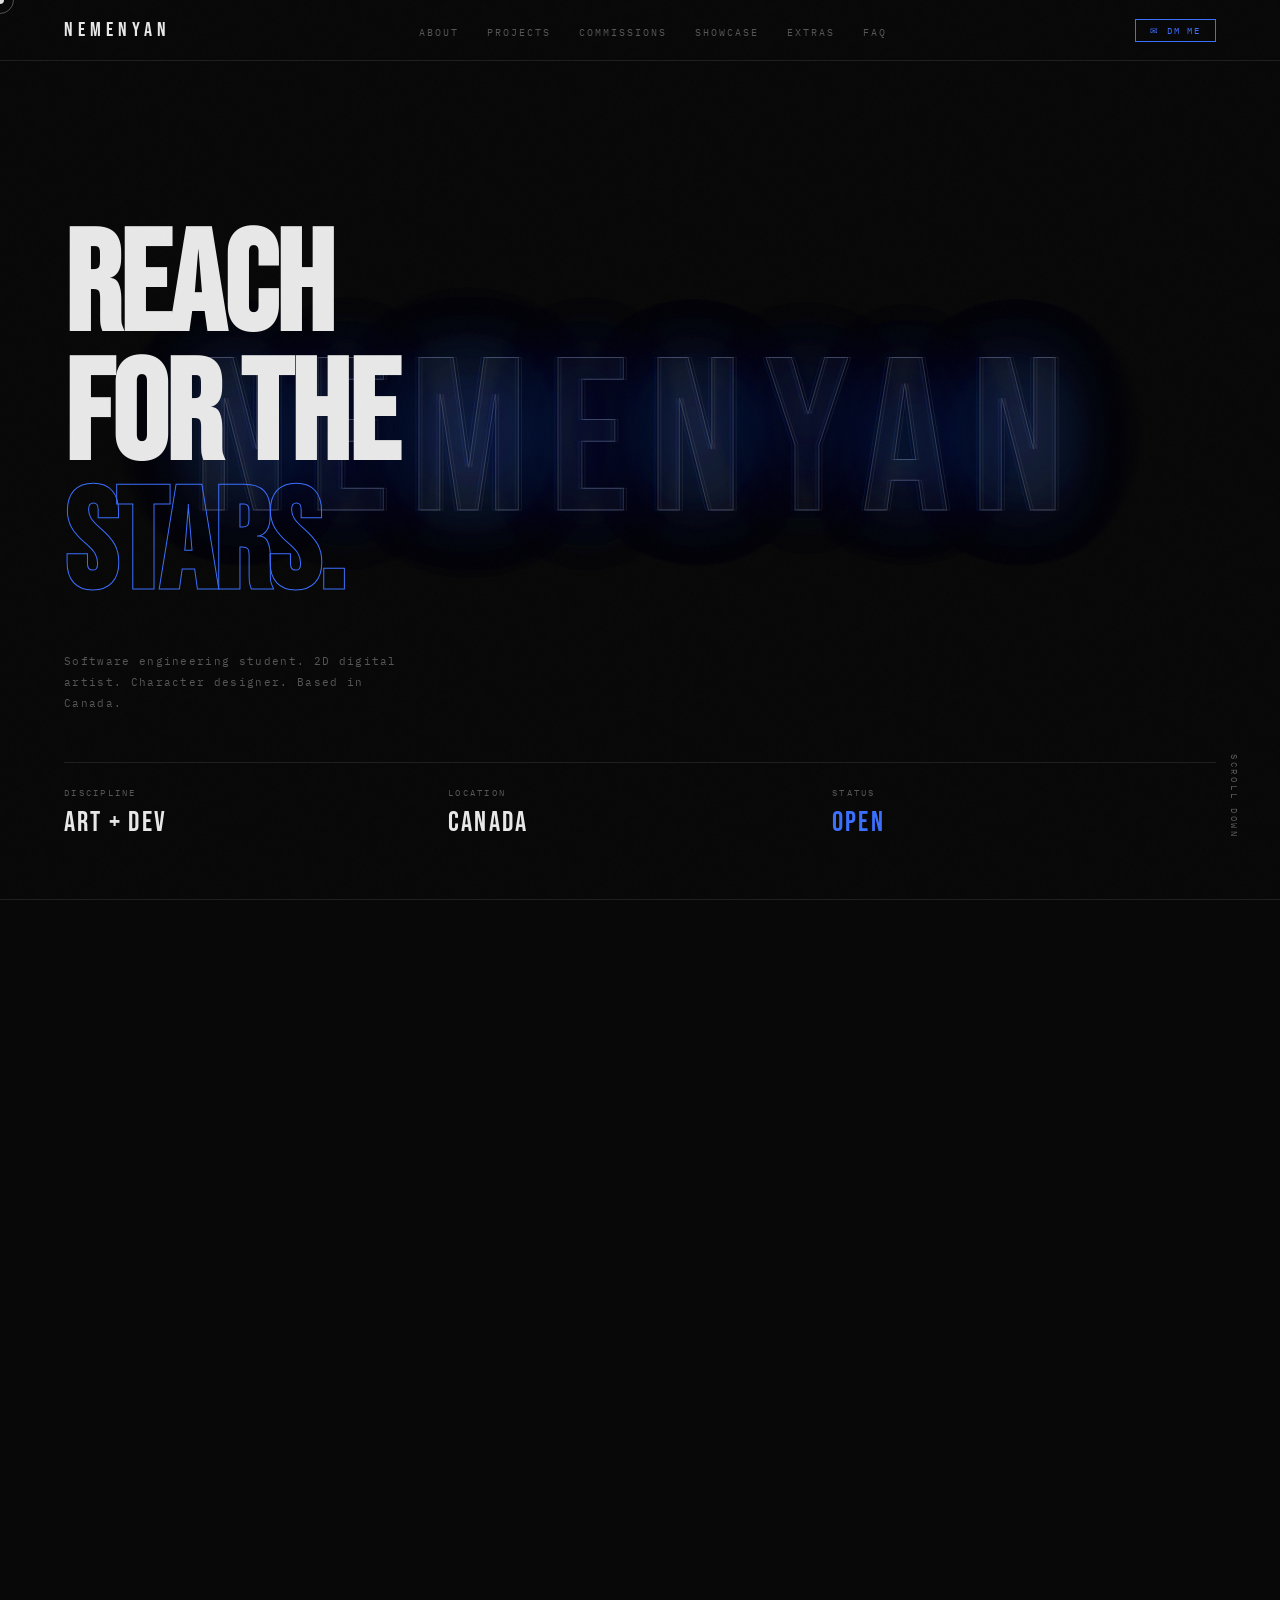
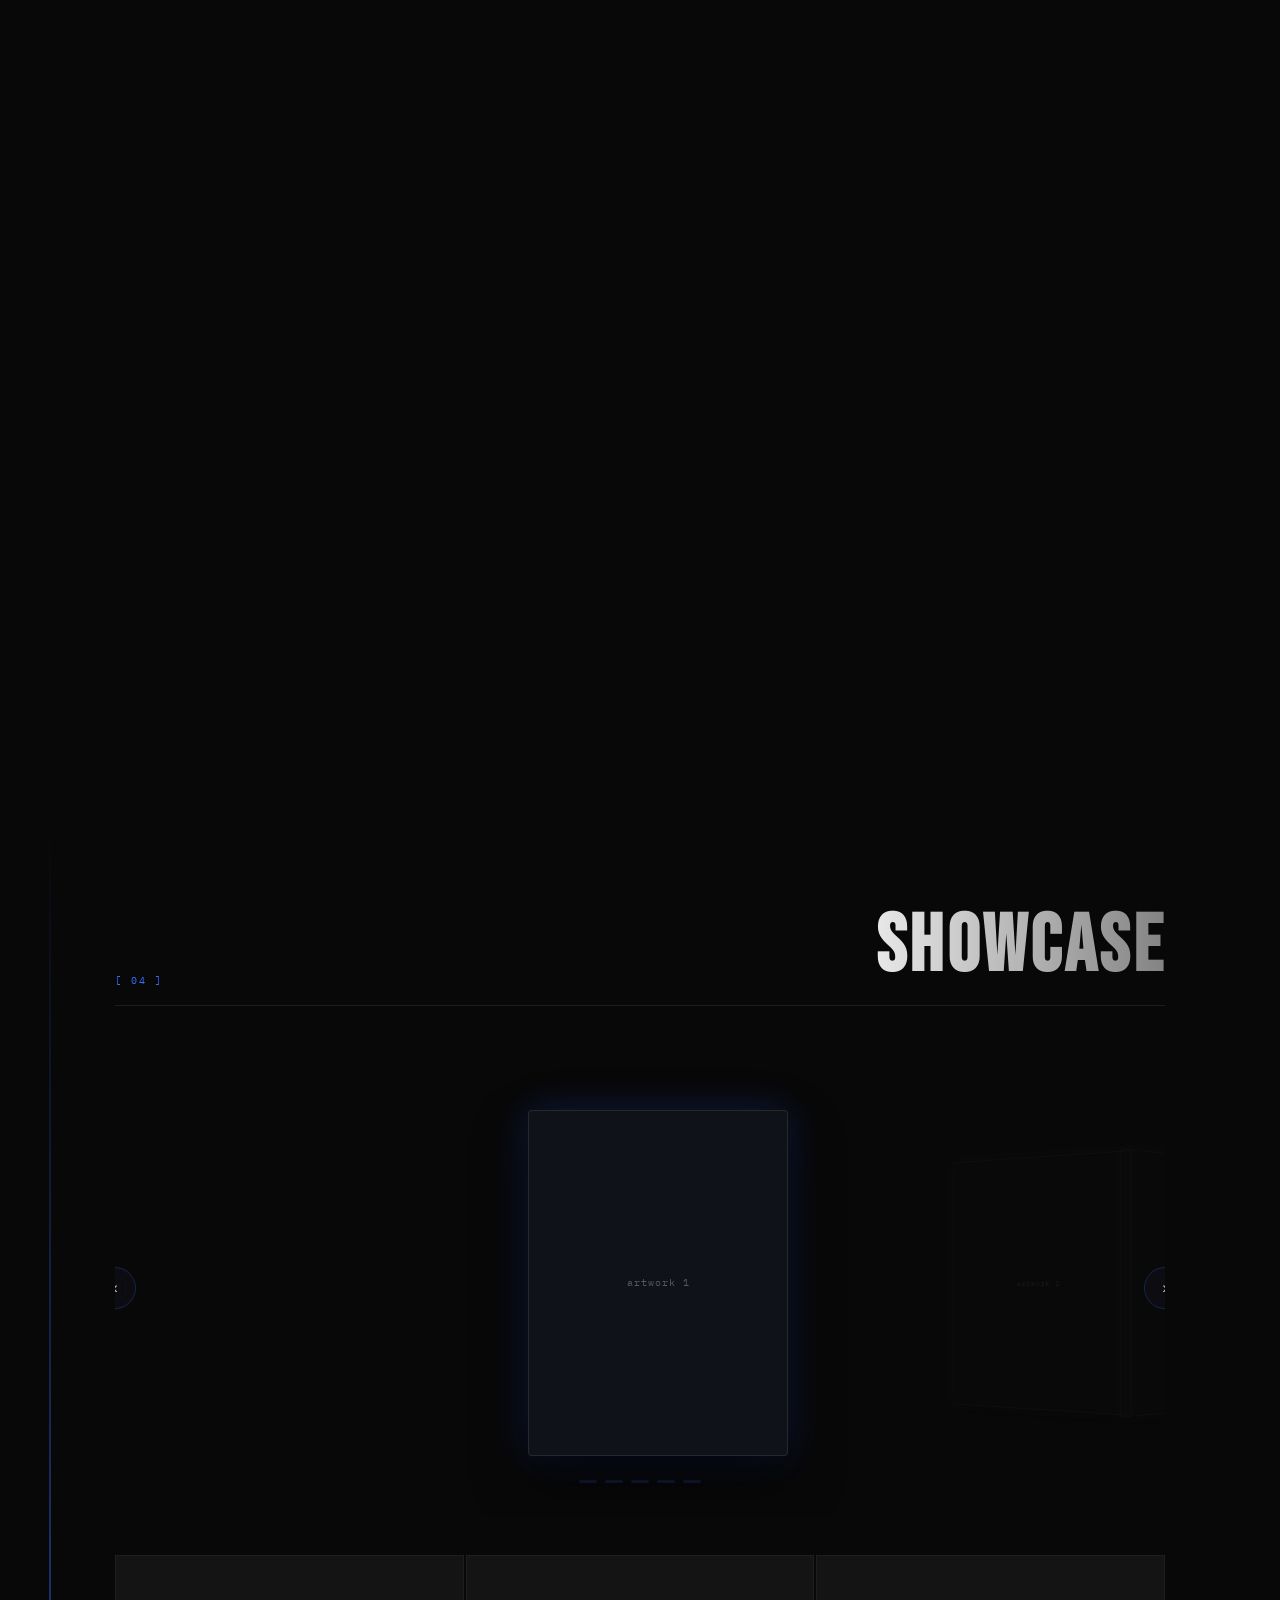
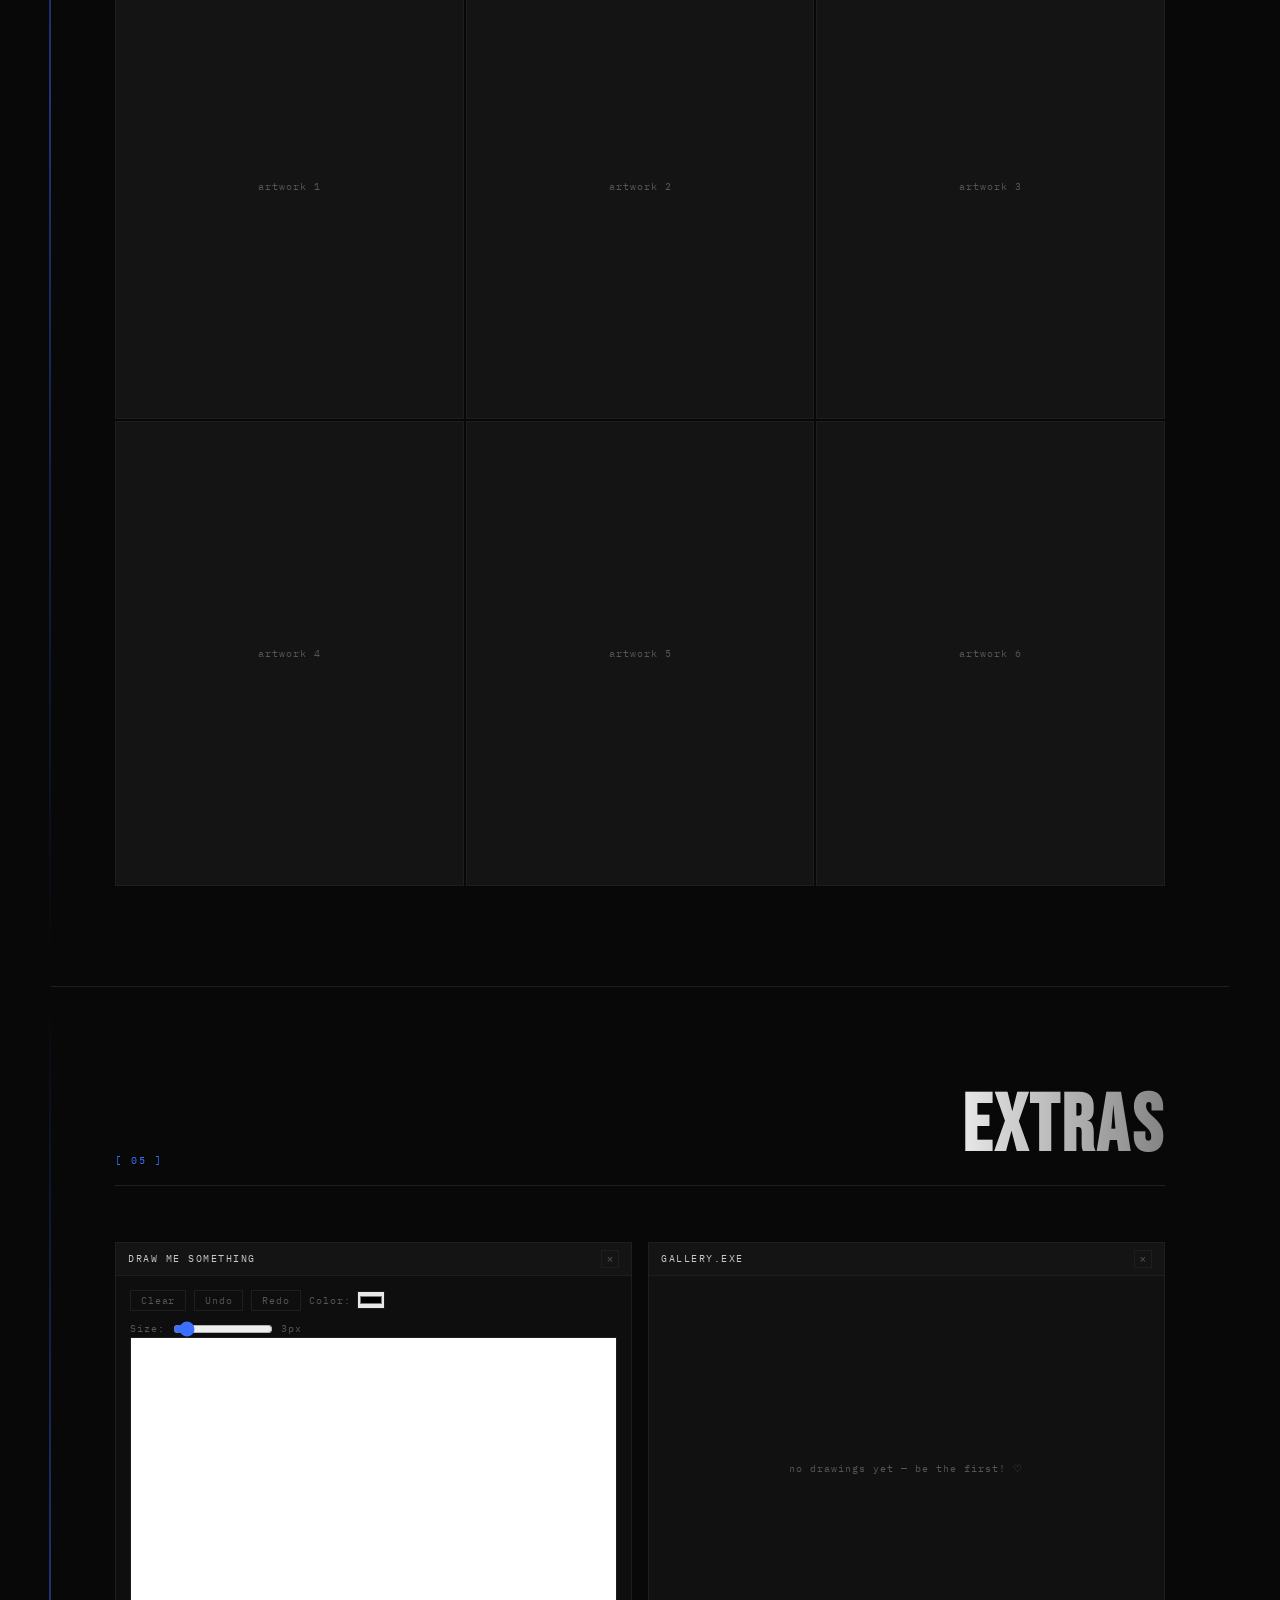
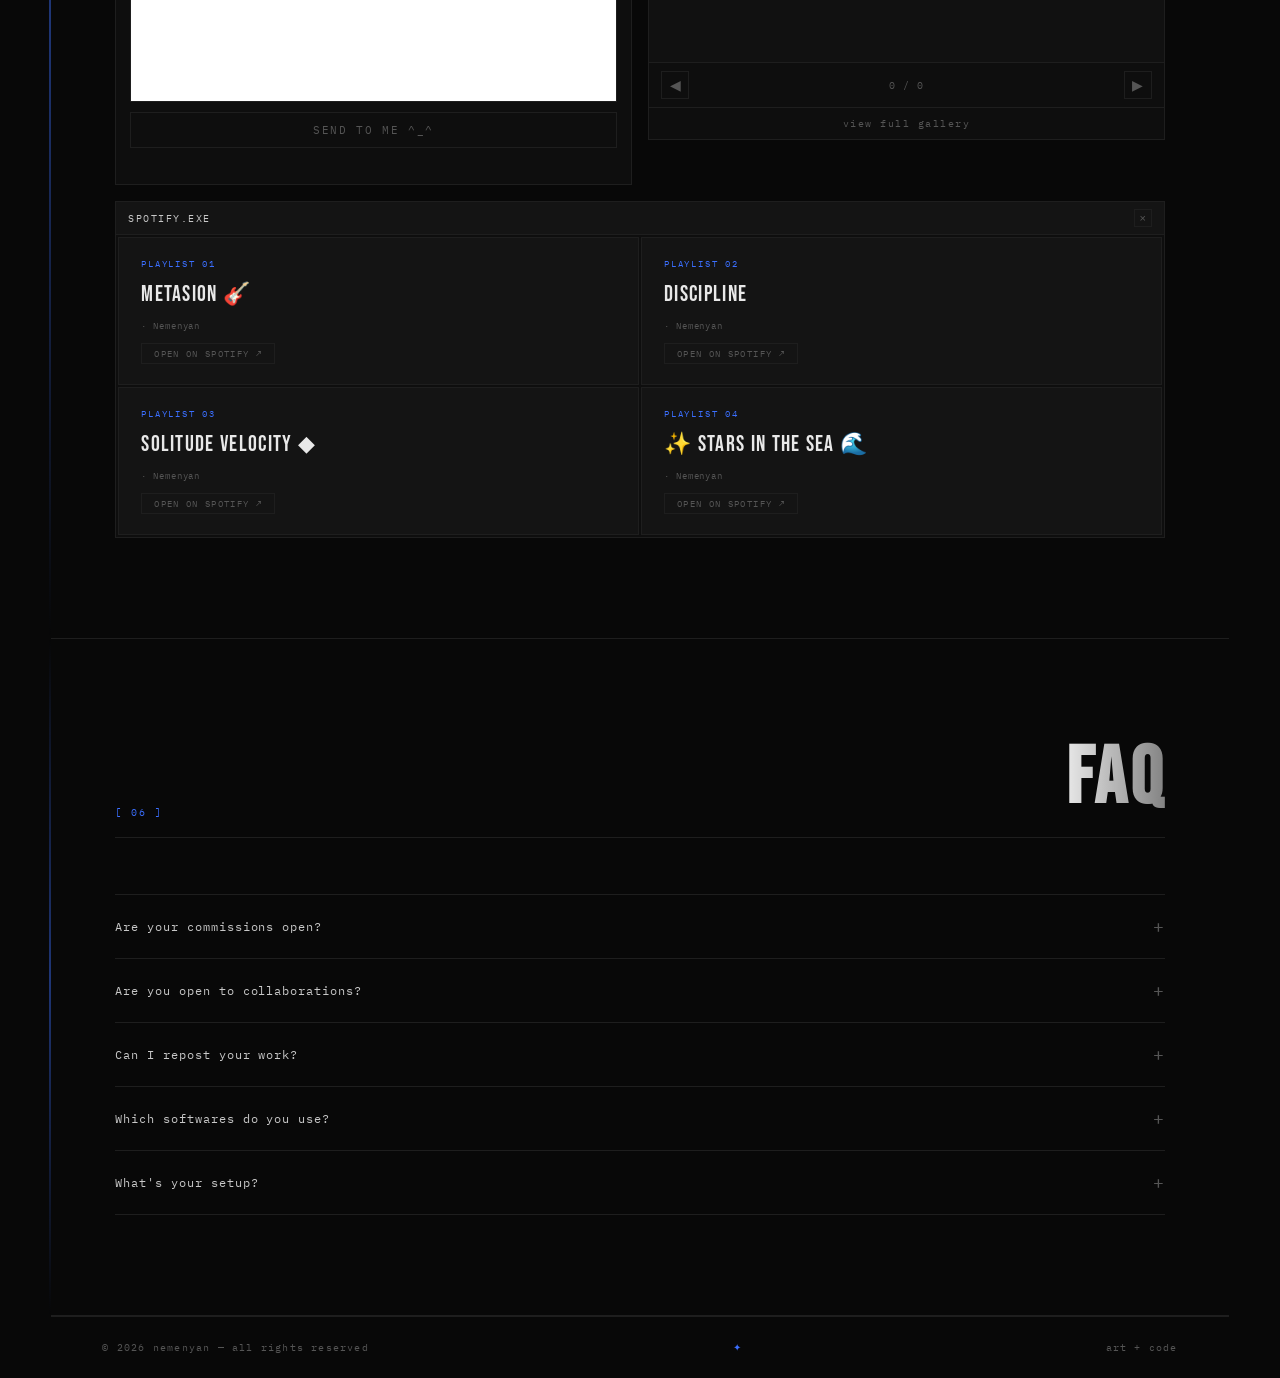
==== commit d95548fd: "adding carousel" ====
--- a/main.html
+++ b/main.html
@@ -38,33 +38,34 @@
 
 /* ══════════════════════ BOOT ══════════════════════ */
 #boot {
-  position:fixed; inset:0; background:radial-gradient(ellipse at 50% 60%, #0d0d12 0%, #080808 70%);
-  z-index:2000; display:flex; flex-direction:column; align-items:center; justify-content:center; gap:28px;
+  position:fixed; inset:0; background:radial-gradient(ellipse at 50% 55%, #0d0d18 0%, #080808 65%);
+  z-index:2000; display:flex; flex-direction:column; align-items:center; justify-content:center; gap:32px;
 }
 #boot.hide { animation:bootFade .9s ease forwards; }
 @keyframes bootFade { to { opacity:0; pointer-events:none; } }
 
-/* shuriken */
+/* star */
 .boot-shuriken {
-  position:relative; width:140px; height:140px;
-  animation:shurikenSpin 3s cubic-bezier(.4,0,.2,1) forwards;
+  position:relative; width:220px; height:220px;
+  animation:shurikenSpin 3.2s cubic-bezier(.4,0,.2,1) forwards;
+  filter: drop-shadow(0 0 32px rgba(59,111,255,0.2)) drop-shadow(0 0 8px rgba(255,255,255,0.06));
 }
 @keyframes shurikenSpin {
-  0%   { transform:rotate(0deg)   scale(0.6); opacity:0; }
-  20%  { opacity:1; }
-  80%  { transform:rotate(320deg) scale(1);   opacity:1; }
-  100% { transform:rotate(360deg) scale(1);   opacity:0.7; }
+  0%   { transform:rotate(-20deg) scale(0.4); opacity:0; }
+  15%  { opacity:1; }
+  75%  { transform:rotate(310deg) scale(1.05); opacity:1; }
+  100% { transform:rotate(360deg) scale(1);   opacity:0.85; }
 }
 .boot-shuriken svg { width:100%; height:100%; }
 
-.boot-bar-wrap { width:180px; height:2px; background:#1a1a1a; overflow:hidden; }
-.boot-bar { height:100%; width:0%; background:linear-gradient(90deg, var(--blue2), var(--blue)); animation:loadBar 2.4s cubic-bezier(.4,0,.2,1) forwards; }
+.boot-bar-wrap { width:220px; height:2px; background:#1a1a1a; overflow:hidden; }
+.boot-bar { height:100%; width:0%; background:linear-gradient(90deg, var(--blue2), var(--blue), rgba(255,255,255,0.6)); animation:loadBar 2.6s cubic-bezier(.4,0,.2,1) forwards; }
 @keyframes loadBar { to { width:100%; } }
 
-.boot-label { font-size:9px; letter-spacing:.35em; color:#333; text-transform:uppercase; animation:blinkT 1s step-end infinite; }
+.boot-label { font-size:9px; letter-spacing:.35em; color:#3a3a4a; text-transform:uppercase; animation:blinkT 1s step-end infinite; }
 @keyframes blinkT { 0%,100%{opacity:1} 50%{opacity:0} }
 
-.boot-pct { font-family:'Bebas Neue',sans-serif; font-size:52px; color:rgba(255,255,255,.08); letter-spacing:.06em; line-height:1; }
+.boot-pct { font-family:'Bebas Neue',sans-serif; font-size:64px; color:rgba(255,255,255,.06); letter-spacing:.06em; line-height:1; }
 
 /* NAV */
 nav { position:fixed; top:0; left:0; right:0; z-index:100; display:flex; align-items:center; justify-content:space-between; padding:18px max(40px,4vw); border-bottom:1px solid var(--border); background:rgba(8,8,8,.9); backdrop-filter:blur(16px); }
@@ -81,7 +82,61 @@
 
 /* HERO */
 #hero { min-height:100vh; display:flex; flex-direction:column; justify-content:flex-end; padding:0 max(40px, 4vw) 60px; border-bottom:1px solid var(--border); position:relative; overflow:hidden; }
-.hero-bg-text { position:absolute; top:50%; left:50%; transform:translate(-50%,-50%); font-family:'Bebas Neue',sans-serif; font-size:clamp(80px,18vw,240px); color:transparent; -webkit-text-stroke:1px rgba(255,255,255,.04); white-space:nowrap; user-select:none; letter-spacing:.05em; z-index:2; }
+
+/* big centered name — now visible */
+.hero-bg-text {
+  position:absolute; top:50%; left:50%; transform:translate(-50%,-52%);
+  font-family:'Bebas Neue',sans-serif;
+  font-size:clamp(80px,17vw,220px);
+  letter-spacing:.1em; white-space:nowrap;
+  user-select:none; z-index:2;
+  /* layered: solid dim + outline glitch effect */
+  color:rgba(255,255,255,0.04);
+  -webkit-text-stroke:1px rgba(255,255,255,0.18);
+  text-shadow:
+    0 0 80px rgba(59,111,255,0.12),
+    0 0 160px rgba(59,111,255,0.06);
+  animation:heroNamePulse 6s ease-in-out infinite alternate;
+}
+@keyframes heroNamePulse {
+  0%   { -webkit-text-stroke:1px rgba(255,255,255,0.14); text-shadow: 0 0 80px rgba(59,111,255,0.08); }
+  100% { -webkit-text-stroke:1px rgba(255,255,255,0.28); text-shadow: 0 0 120px rgba(59,111,255,0.18), 0 0 200px rgba(59,111,255,0.08); }
+}
+
+/* glitch clone layers */
+.hero-bg-text::before,
+.hero-bg-text::after {
+  content: attr(data-text);
+  position:absolute; top:0; left:0;
+  font-family:'Bebas Neue',sans-serif;
+  font-size:inherit; letter-spacing:inherit;
+  white-space:nowrap;
+  color:transparent;
+  pointer-events:none;
+}
+.hero-bg-text::before {
+  -webkit-text-stroke:1px rgba(59,111,255,0.12);
+  transform:translateX(-3px);
+  animation:glitch1 8s step-end infinite;
+}
+.hero-bg-text::after {
+  -webkit-text-stroke:1px rgba(255,255,255,0.07);
+  transform:translateX(3px);
+  animation:glitch2 11s step-end infinite;
+}
+@keyframes glitch1 {
+  0%,90%,100% { transform:translateX(0) scaleY(1); opacity:0; }
+  92%  { transform:translateX(-4px) scaleY(1.01); opacity:1; }
+  94%  { transform:translateX(2px) scaleY(0.99); opacity:0.8; }
+  96%  { transform:translateX(-2px); opacity:1; }
+  98%  { transform:translateX(0); opacity:0; }
+}
+@keyframes glitch2 {
+  0%,85%,100% { transform:translateX(0); opacity:0; }
+  87%  { transform:translateX(4px) scaleY(1.02); opacity:0.7; }
+  90%  { transform:translateX(-1px); opacity:0; }
+}
+
 .hero-tagline { font-family:'Bebas Neue',sans-serif; font-size:clamp(60px,12vw,140px); line-height:.92; letter-spacing:-.01em; color:var(--white); position:relative; z-index:2; margin-bottom:40px; }
 .hero-tagline em { color:transparent; -webkit-text-stroke:1px var(--blue); font-style:normal; }
 .hero-sub { font-size:11px; color:var(--dim); letter-spacing:.12em; max-width:340px; line-height:1.9; position:relative; z-index:2; margin-bottom:48px; }
@@ -374,7 +429,196 @@
 footer { border-top:1px solid var(--border); padding:24px max(40px,4vw); display:flex; justify-content:space-between; align-items:center; max-width:min(1400px,92vw); margin:0 auto; }
 footer span { font-size:10px; color:var(--dim); letter-spacing:.12em; }
 
-/* ═══ RESPONSIVE ═══ */
+/* ═══ INTERACTIVE VISUALS ═══ */
+
+/* Cursor sparkle */
+.sparkle {
+  position:fixed; pointer-events:none; z-index:9997; border-radius:50%;
+  animation:sparkleFade 0.65s ease forwards;
+}
+@keyframes sparkleFade {
+  0%   { transform:scale(1) translate(-50%,-50%); opacity:0.9; }
+  100% { transform:scale(0) translate(-50%,-50%) translateY(-14px); opacity:0; }
+}
+
+/* Floating particles in hero */
+.hero-particle {
+  position:absolute; border-radius:50%; pointer-events:none; z-index:2;
+  animation:floatUp linear infinite; opacity:0;
+}
+@keyframes floatUp {
+  0%   { transform:translateY(0) scale(1); opacity:0; }
+  8%   { opacity:0.5; }
+  85%  { opacity:0.08; }
+  100% { transform:translateY(-100vh) scale(0.2); opacity:0; }
+}
+
+/* Blue accent line that draws down each section on scroll-in */
+.section-wrap { position:relative; overflow:visible; }
+.section-wrap::before {
+  content:''; position:absolute; left:-2px; top:0; width:2px; height:0%;
+  background:linear-gradient(to bottom, transparent, var(--blue), transparent);
+  transition:height 1.4s ease 0.3s; pointer-events:none; opacity:0.45;
+}
+.section-wrap.visible::before { height:100%; }
+
+/* Gallery item zoom glow */
+.gallery-item { transition:transform .25s ease, box-shadow .25s ease, z-index 0s; }
+.gallery-item:hover {
+  transform:scale(1.04); z-index:2;
+  box-shadow:0 0 32px rgba(59,111,255,0.2), 0 0 8px rgba(59,111,255,0.1);
+}
+
+/* Project card mouse-follow radial glow */
+.proj-card::after {
+  content:''; position:absolute; inset:0; pointer-events:none; z-index:0;
+  background:radial-gradient(ellipse 380px 200px at var(--mx,50%) var(--my,50%), rgba(59,111,255,0.07) 0%, transparent 70%);
+  opacity:0; transition:opacity .35s;
+}
+.proj-card:hover::after { opacity:1; }
+
+/* Avatar hover */
+.avatar-box { transition:box-shadow .35s, border-color .35s; }
+.avatar-box:hover { border-color:rgba(59,111,255,0.35); box-shadow:0 0 48px rgba(59,111,255,0.14); }
+
+/* Commissions char panel */
+.comm-char { transition:box-shadow .4s; }
+.comm-char:hover { box-shadow:inset 0 0 80px rgba(59,111,255,0.07); }
+
+/* FAQ hover row tint */
+.faq-item { transition:background .2s; }
+.faq-item:hover { background:rgba(59,111,255,0.025); }
+
+/* Spotify box lift */
+.sp-box { transition:border-color .3s, transform .2s ease, box-shadow .25s; }
+.sp-box:hover { transform:translateY(-3px); box-shadow:0 10px 36px rgba(0,0,0,0.5), 0 0 0 1px var(--blue2); }
+
+/* Tag pulse on hover */
+.tag { transition:color .25s, border-color .25s, box-shadow .25s; }
+.tag:hover { box-shadow:0 0 10px rgba(59,111,255,0.2); }
+
+/* Section title shimmer */
+.s-title {
+  background:linear-gradient(90deg, var(--white) 0%, rgba(255,255,255,0.5) 50%, var(--white) 100%);
+  background-size:200% auto;
+  -webkit-background-clip:text; -webkit-text-fill-color:transparent; background-clip:text;
+  transition:background-position .6s ease;
+}
+.section-wrap.visible .s-title { animation:titleShimmer 3s ease 0.4s 1 forwards; }
+@keyframes titleShimmer {
+  0%   { background-position: 200% center; }
+  100% { background-position: 0% center; }
+}
+
+/* ── SHOWCASE CAROUSEL ── */
+.showcase-carousel-wrap {
+  position:relative; width:100%; perspective:1800px; padding:3rem 0 2rem; overflow:hidden;
+}
+.showcase-track {
+  display:flex; transition:transform 0.75s cubic-bezier(0.21,0.61,0.35,1); transform-style:preserve-3d;
+}
+.showcase-card {
+  min-width:260px; max-width:260px; margin:0 18px;
+  border-radius:4px; overflow:hidden;
+  border:1px solid rgba(255,255,255,0.08);
+  box-shadow:0 15px 30px rgba(0,0,0,0.5), 0 0 20px rgba(59,111,255,0.08);
+  transition:all 0.6s cubic-bezier(0.21,0.61,0.35,1);
+  transform-origin:center center; position:relative; cursor:none; background:var(--bg3);
+}
+.showcase-card:not(.sc-active) {
+  transform:scale(0.78) rotateY(35deg) translateZ(-100px); opacity:0.4; filter:brightness(0.6) saturate(0.5);
+}
+.showcase-card.sc-prev { transform:scale(0.76) rotateY(42deg) translateX(-50px) translateZ(-140px); }
+.showcase-card.sc-next { transform:scale(0.76) rotateY(-42deg) translateX(50px) translateZ(-140px); }
+.showcase-card.sc-active {
+  transform:scale(1) rotateY(0) translateZ(0); opacity:1; z-index:20;
+  box-shadow:0 25px 50px rgba(0,0,0,0.6), 0 0 40px rgba(59,111,255,0.22), inset 0 0 20px rgba(59,111,255,0.04);
+  filter:saturate(1.1) brightness(1.05);
+}
+.showcase-card.sc-active::before {
+  content:''; position:absolute; inset:-2px;
+  background:linear-gradient(45deg,transparent,rgba(59,111,255,0.5),rgba(200,200,255,0.3),rgba(59,111,255,0.5),transparent);
+  background-size:300% 300%; border-radius:5px; z-index:-1; filter:blur(6px);
+  animation:scBorderGlow 4s linear infinite;
+}
+@keyframes scBorderGlow { 0%,100%{background-position:0% 50%} 50%{background-position:100% 50%} }
+.showcase-card::after {
+  content:''; position:absolute; inset:0; pointer-events:none;
+  background:repeating-linear-gradient(0deg,rgba(0,0,0,0.07) 0px,rgba(0,0,0,0.07) 1px,transparent 1px,transparent 4px);
+  z-index:3; opacity:0.35;
+}
+.sc-img { width:100%; aspect-ratio:3/4; object-fit:cover; display:block; }
+.sc-placeholder { width:100%; aspect-ratio:3/4; background:var(--bg2); display:flex; align-items:center; justify-content:center; color:var(--dim); font-size:10px; letter-spacing:.1em; }
+.sc-info {
+  position:absolute; bottom:0; left:0; right:0;
+  background:rgba(8,8,8,0.88); backdrop-filter:blur(10px);
+  transform:translateY(100%); transition:transform 0.4s cubic-bezier(0.21,0.61,0.35,1);
+  padding:14px 16px; border-top:1px solid rgba(59,111,255,0.2); z-index:5;
+}
+.showcase-card.sc-active:hover .sc-info { transform:translateY(0); }
+.sc-title { font-family:'Bebas Neue',sans-serif; font-size:17px; letter-spacing:.1em; color:var(--white); margin-bottom:3px; }
+.sc-type { font-size:9px; color:var(--blue); letter-spacing:.2em; text-transform:uppercase; }
+.sc-btn {
+  position:absolute; top:50%; transform:translateY(-50%);
+  background:rgba(14,14,20,0.75); border:1px solid rgba(59,111,255,0.25);
+  color:var(--accent); width:42px; height:42px; border-radius:50%;
+  display:flex; align-items:center; justify-content:center; cursor:none;
+  z-index:20; transition:all .3s; backdrop-filter:blur(6px); font-size:16px;
+}
+.sc-btn:hover { background:rgba(59,111,255,0.2); color:#fff; box-shadow:0 0 20px rgba(59,111,255,0.35); }
+.sc-prev-btn { left:-21px; }
+.sc-next-btn { right:-21px; }
+.sc-indicators { display:flex; justify-content:center; gap:8px; margin-top:1.5rem; }
+.sc-dot { width:18px; height:3px; border-radius:2px; background:rgba(59,111,255,0.18); cursor:none; transition:all .3s; }
+/* scan line bar on active card */
+.sc-scan {
+  position:absolute; left:0; top:0;
+  width:100%; height:2px; z-index:8; pointer-events:none;
+  background:linear-gradient(90deg, transparent 0%, rgba(59,111,255,0.9) 40%, rgba(255,255,255,0.8) 50%, rgba(59,111,255,0.9) 60%, transparent 100%);
+  animation:scScan 2s ease-in-out forwards;
+  opacity:0.8;
+}
+@keyframes scScan {
+  0%   { top:0%;     opacity:0.8; }
+  80%  { top:calc(100% - 2px); opacity:0.7; }
+  100% { top:calc(100% - 2px); opacity:0; }
+}
+
+/* ── BTN-SHINE for project links ── */
+@property --btn-angle { syntax:'<angle>'; initial-value:0deg; inherits:false; }
+.proj-links { display:flex; gap:16px; flex-wrap:wrap; }
+.proj-link-wrap { position:relative; display:inline-block; }
+.proj-link {
+  position:relative; overflow:visible;
+  font-size:9px; color:#ccc; letter-spacing:.15em; text-transform:uppercase;
+  text-decoration:none; display:inline-flex; align-items:center; gap:5px;
+  padding:5px 13px; background:rgba(18,18,24,1); border-radius:5px;
+  transition:color .2s, background .2s; z-index:1;
+}
+.proj-link:hover { color:#fff; background:rgba(28,28,38,1); }
+.proj-link::after { content:'→'; }
+/* conic spin border */
+.proj-link::before {
+  --btn-angle:0deg;
+  content:''; position:absolute; top:50%; left:50%;
+  width:calc(100% + 2px); height:calc(100% + 4px);
+  transform:translate(-50%,-50%);
+  border-radius:6px;
+  background-image:conic-gradient(from var(--btn-angle), #220229bb, #ffffffcc, #44444420, #3b6fff66, #6d6d6daa, #220229bb);
+  animation:btnSpin 3s linear infinite; z-index:-1;
+}
+/* blurred outer glow on the wrapper */
+.proj-link-wrap::before {
+  --btn-angle:0deg;
+  content:''; position:absolute; top:50%; left:50%;
+  width:calc(100% + 4px); height:calc(100% + 8px);
+  transform:translate(-50%,-50%);
+  border-radius:6px;
+  background-image:conic-gradient(from var(--btn-angle), #220229bb, #ffffffcc, #44444420, #3b6fff66, #6d6d6daa, #220229bb);
+  animation:btnSpin 3s linear infinite;
+  filter:blur(1.4rem); opacity:0.4; z-index:0; pointer-events:none;
+}
+@keyframes btnSpin { from{--btn-angle:0deg} to{--btn-angle:360deg} }
 
 /* Large screens — ensure max-width content reads well */
 @media(min-width:1200px){
@@ -467,27 +711,32 @@
 <!-- ═══ BOOT ═══ -->
 <div id="boot">
   <div class="boot-shuriken">
-    <svg viewBox="0 0 100 100" fill="none" xmlns="http://www.w3.org/2000/svg">
-      <!-- 5-pointed star using standard star polygon -->
-      <!-- outer points at 18°, 90°, 162°, 234°, 306° -->
+    <svg viewBox="0 0 120 120" fill="none" xmlns="http://www.w3.org/2000/svg">
+      <!-- outer glow ring -->
+      <circle cx="60" cy="60" r="56" stroke="rgba(59,111,255,0.06)" stroke-width="1"/>
+      <circle cx="60" cy="60" r="48" stroke="rgba(255,255,255,0.03)" stroke-width="0.5"/>
+      <!-- 5-pointed star — large -->
       <polygon
-        points="50,5 61,35 95,35 68,57 79,91 50,70 21,91 32,57 5,35 39,35"
-        fill="#1c1c26" stroke="rgba(255,255,255,0.06)" stroke-width="1"
+        points="60,6 72,42 110,42 82,65 93,101 60,80 27,101 38,65 10,42 48,42"
+        fill="#1c1c28" stroke="rgba(255,255,255,0.22)" stroke-width="0.8"
       />
-      <!-- inner subtle star -->
+      <!-- inner star fill -->
       <polygon
-        points="50,22 57,42 78,42 62,54 68,74 50,62 32,74 38,54 22,42 43,42"
-        fill="#161620" stroke="none"
+        points="60,22 68,47 94,47 74,62 81,87 60,72 39,87 46,62 26,47 52,47"
+        fill="#161622" stroke="rgba(255,255,255,0.06)" stroke-width="0.5"
       />
-      <!-- center glow dot -->
-      <circle cx="50" cy="50" r="5" fill="#1e1e2c"/>
-      <circle cx="50" cy="50" r="2" fill="#252535"/>
-      <!-- tip glints -->
-      <circle cx="50" cy="5"  r="1.2" fill="rgba(255,255,255,0.1)"/>
-      <circle cx="95" cy="35" r="1.2" fill="rgba(255,255,255,0.08)"/>
-      <circle cx="79" cy="91" r="1.2" fill="rgba(255,255,255,0.08)"/>
-      <circle cx="21" cy="91" r="1.2" fill="rgba(255,255,255,0.08)"/>
-      <circle cx="5"  cy="35" r="1.2" fill="rgba(255,255,255,0.08)"/>
+      <!-- tip accent lines (rays) -->
+      <line x1="60" y1="6"   x2="60" y2="0"   stroke="rgba(255,255,255,0.18)" stroke-width="1.5" stroke-linecap="round"/>
+      <line x1="110" y1="42" x2="116" y2="40" stroke="rgba(255,255,255,0.12)" stroke-width="1.2" stroke-linecap="round"/>
+      <line x1="93"  y1="101"x2="97"  y2="107"stroke="rgba(255,255,255,0.12)" stroke-width="1.2" stroke-linecap="round"/>
+      <line x1="27"  y1="101"x2="23"  y2="107"stroke="rgba(255,255,255,0.12)" stroke-width="1.2" stroke-linecap="round"/>
+      <line x1="10"  y1="42" x2="4"   y2="40" stroke="rgba(255,255,255,0.12)" stroke-width="1.2" stroke-linecap="round"/>
+      <!-- center -->
+      <circle cx="60" cy="60" r="7" fill="#1a1a28"/>
+      <circle cx="60" cy="60" r="3" fill="#26263a"/>
+      <circle cx="60" cy="60" r="1" fill="rgba(59,111,255,0.5)"/>
+      <!-- subtle blue glow on top tip -->
+      <circle cx="60" cy="6" r="3" fill="rgba(59,111,255,0.15)"/>
     </svg>
   </div>
   <div class="boot-pct" id="bootPct">0%</div>
@@ -559,7 +808,7 @@
 <!-- HERO -->
 <section id="hero">
   <canvas id="matrix"></canvas>
-  <div class="hero-bg-text">NEMENYAN</div>
+  <div class="hero-bg-text" data-text="NEMENYAN">NEMENYAN</div>
   <div class="hero-scroll">Scroll Down</div>
   <h1 class="hero-tagline">REACH<br>FOR THE<br><em>STARS.</em></h1>
   <p class="hero-sub">Software engineering student. 2D digital artist. Character designer. Based in Canada.</p>
@@ -640,7 +889,7 @@
           <span class="proj-status">Ongoing</span>
           <div class="proj-meta"><span class="proj-meta-tag">Game Dev</span><span class="proj-meta-tag">Python</span><span class="proj-meta-tag">Original Assets</span></div>
           <p class="proj-desc">An ongoing indie game project combining board game mechanics with fast-paced arcade gameplay. Built with custom assets and original character design. Add more details here.</p>
-          <div class="proj-links"><a href="#" class="proj-link">GitHub</a><a href="#" class="proj-link">Live Demo</a></div>
+          <div class="proj-links"><div class="proj-link-wrap"><a href="#" class="proj-link">GitHub</a></div><div class="proj-link-wrap"><a href="#" class="proj-link">Live Demo</a></div></div>
         </div>
       </div>
       <div class="proj-card">
@@ -649,7 +898,7 @@
           <span class="proj-status">Ongoing</span>
           <div class="proj-meta"><span class="proj-meta-tag">Ren'Py</span><span class="proj-meta-tag">Narrative Design</span><span class="proj-meta-tag">2D Art</span></div>
           <p class="proj-desc">Players interact with Aiko, a quiet and isolated girl, guiding her through a fragile balance between light growth, recovery and darkness. A psychological single-choice visual novel with branching paths and multiple endings.</p>
-          <div class="proj-links"><a href="#" class="proj-link">GitHub</a><a href="#" class="proj-link">Devlog</a></div>
+          <div class="proj-links"><div class="proj-link-wrap"><a href="#" class="proj-link">GitHub</a></div><div class="proj-link-wrap"><a href="#" class="proj-link">Devlog</a></div></div>
         </div>
       </div>
       <div class="proj-card">
@@ -658,7 +907,7 @@
           <span class="proj-status">Complete</span>
           <div class="proj-meta"><span class="proj-meta-tag">HTML/CSS/JS</span><span class="proj-meta-tag">Fan Project</span><span class="proj-meta-tag">UI Design</span></div>
           <p class="proj-desc">A web-based interactive project inspired by Hell Girl (Jigoku Shoujo). A dark, immersive world through multiple interactive interfaces, all styled like a phone app.</p>
-          <div class="proj-links"><a href="#" class="proj-link">GitHub</a><a href="#" class="proj-link">Live Site</a></div>
+          <div class="proj-links"><div class="proj-link-wrap"><a href="#" class="proj-link">GitHub</a></div><div class="proj-link-wrap"><a href="#" class="proj-link">Live Site</a></div></div>
         </div>
       </div>
     </div>
@@ -741,13 +990,64 @@
 <!-- SHOWCASE -->
 <div class="section-wrap" id="showcase">
   <div class="s-head"><span class="s-num">[ 04 ]</span><h2 class="s-title">SHOWCASE</h2></div>
-  <div class="gallery-grid">
-    <div class="gallery-item"><div class="gallery-placeholder">artwork 1</div><div class="gallery-overlay">VIEW</div></div>
-    <div class="gallery-item"><div class="gallery-placeholder">artwork 2</div><div class="gallery-overlay">VIEW</div></div>
-    <div class="gallery-item"><div class="gallery-placeholder">artwork 3</div><div class="gallery-overlay">VIEW</div></div>
-    <div class="gallery-item"><div class="gallery-placeholder">artwork 4</div><div class="gallery-overlay">VIEW</div></div>
-    <div class="gallery-item"><div class="gallery-placeholder">artwork 5</div><div class="gallery-overlay">VIEW</div></div>
-    <div class="gallery-item"><div class="gallery-placeholder">artwork 6</div><div class="gallery-overlay">VIEW</div></div>
+
+  <!-- 3D Carousel -->
+  <div class="showcase-carousel-wrap">
+    <div class="showcase-track" id="scTrack">
+      <div class="showcase-card">
+        <div class="sc-placeholder">artwork 1</div>
+        <!-- Replace with: <img src="art1.jpg" class="sc-img"> -->
+        <div class="sc-info"><div class="sc-title">Artwork Title</div><div class="sc-type">ILLUSTRATION</div></div>
+      </div>
+      <div class="showcase-card">
+        <div class="sc-placeholder">artwork 2</div>
+        <div class="sc-info"><div class="sc-title">Artwork Title</div><div class="sc-type">CHARACTER DESIGN</div></div>
+      </div>
+      <div class="showcase-card">
+        <div class="sc-placeholder">artwork 3</div>
+        <div class="sc-info"><div class="sc-title">Artwork Title</div><div class="sc-type">FAN ART</div></div>
+      </div>
+      <div class="showcase-card">
+        <div class="sc-placeholder">artwork 4</div>
+        <div class="sc-info"><div class="sc-title">Artwork Title</div><div class="sc-type">ILLUSTRATION</div></div>
+      </div>
+      <div class="showcase-card">
+        <div class="sc-placeholder">artwork 5</div>
+        <div class="sc-info"><div class="sc-title">Artwork Title</div><div class="sc-type">COMMISSION</div></div>
+      </div>
+    </div>
+    <button class="sc-btn sc-prev-btn" id="scPrev">&#8249;</button>
+    <button class="sc-btn sc-next-btn" id="scNext">&#8250;</button>
+    <div class="sc-indicators" id="scDots"></div>
+  </div>
+
+  <!-- 6-slot picture grid below -->
+  <div class="gallery-grid" style="margin-top:40px;">
+    <div class="gallery-item">
+      <div class="gallery-placeholder">artwork 1</div>
+      <!-- Replace with: <img src="art.jpg" style="width:100%;height:100%;object-fit:cover;"> -->
+      <div class="gallery-overlay">VIEW</div>
+    </div>
+    <div class="gallery-item">
+      <div class="gallery-placeholder">artwork 2</div>
+      <div class="gallery-overlay">VIEW</div>
+    </div>
+    <div class="gallery-item">
+      <div class="gallery-placeholder">artwork 3</div>
+      <div class="gallery-overlay">VIEW</div>
+    </div>
+    <div class="gallery-item">
+      <div class="gallery-placeholder">artwork 4</div>
+      <div class="gallery-overlay">VIEW</div>
+    </div>
+    <div class="gallery-item">
+      <div class="gallery-placeholder">artwork 5</div>
+      <div class="gallery-overlay">VIEW</div>
+    </div>
+    <div class="gallery-item">
+      <div class="gallery-placeholder">artwork 6</div>
+      <div class="gallery-overlay">VIEW</div>
+    </div>
   </div>
 </div>
 
@@ -994,6 +1294,174 @@
 })();
 
 // MATRIX RAIN — hero only
+
+// ── SPARKLE TRAIL ──
+(function(){
+  let lastSparkle=0;
+  const colors=['#ffffff','#3b6fff','#8ab4ff','#c8c8c8'];
+  document.addEventListener('mousemove',e=>{
+    const now=Date.now();
+    if(now-lastSparkle<40) return; // throttle
+    lastSparkle=now;
+    const s=document.createElement('div');
+    s.className='sparkle';
+    const size=Math.random()*5+2;
+    s.style.cssText=`
+      left:${e.clientX}px; top:${e.clientY}px;
+      width:${size}px; height:${size}px;
+      background:${colors[Math.floor(Math.random()*colors.length)]};
+      opacity:${0.4+Math.random()*0.5};
+    `;
+    document.body.appendChild(s);
+    setTimeout(()=>s.remove(),700);
+  });
+})();
+
+// ── HERO FLOATING PARTICLES ──
+(function(){
+  const hero=document.getElementById('hero');
+  if(!hero) return;
+  const total=18;
+  for(let i=0;i<total;i++){
+    const p=document.createElement('div');
+    p.className='hero-particle';
+    const size=Math.random()*3+1;
+    const x=Math.random()*100;
+    const dur=Math.random()*18+12;
+    const delay=Math.random()*-20;
+    const isBlue=Math.random()>.5;
+    p.style.cssText=`
+      left:${x}%;bottom:0;
+      width:${size}px;height:${size}px;
+      background:${isBlue?'rgba(59,111,255,0.6)':'rgba(200,200,212,0.4)'};
+      animation-duration:${dur}s;
+      animation-delay:${delay}s;
+    `;
+    hero.appendChild(p);
+  }
+})();
+
+// ── PROJECT CARD MOUSE-FOLLOW GLOW ──
+document.querySelectorAll('.proj-card').forEach(card=>{
+  card.addEventListener('mousemove',e=>{
+    const r=card.getBoundingClientRect();
+    card.style.setProperty('--mx',((e.clientX-r.left)/r.width*100)+'%');
+    card.style.setProperty('--my',((e.clientY-r.top)/r.height*100)+'%');
+  });
+});
+
+// ── SHOWCASE CAROUSEL ──
+(function(){
+  const track = document.getElementById('scTrack');
+  if(!track) return;
+  const cards = Array.from(track.children);
+  const container = track.parentElement;
+  const dotsWrap = document.getElementById('scDots');
+  let idx = 0;
+
+  // build dots
+  cards.forEach((_,i)=>{
+    const d = document.createElement('div');
+    d.className = 'sc-dot' + (i===0?' active':'');
+    d.addEventListener('click',()=>goTo(i));
+    dotsWrap.appendChild(d);
+  });
+
+  function resize(){
+    const cw = cards[0].offsetWidth;
+    const cm = parseInt(window.getComputedStyle(cards[0]).marginRight)*2;
+    const off = container.offsetWidth/2 - cw/2;
+    const tx = off - idx*(cw+cm);
+    track.style.transform = `translateX(${tx}px)`;
+  }
+
+  function goTo(target){
+    if(target<0||target>=cards.length) return;
+    idx = target;
+    const cw = cards[0].offsetWidth;
+    const cm = parseInt(window.getComputedStyle(cards[0]).marginRight)*2;
+    const off = container.offsetWidth/2 - cw/2;
+    const tx = off - idx*(cw+cm);
+    track.style.transform = `translateX(${tx}px)`;
+    // update classes
+    cards.forEach((c,i)=>{
+      c.classList.remove('sc-active','sc-prev','sc-next');
+      if(i===idx) c.classList.add('sc-active');
+      else if(i===idx-1) c.classList.add('sc-prev');
+      else if(i===idx+1) c.classList.add('sc-next');
+    });
+    // update dots
+    dotsWrap.querySelectorAll('.sc-dot').forEach((d,i)=>d.classList.toggle('active',i===idx));
+    // scan flash
+    const active = cards[idx];
+    const flash = document.createElement('div');
+    flash.style.cssText='position:absolute;inset:0;background:rgba(59,111,255,0.1);z-index:10;pointer-events:none;opacity:0;transition:opacity .2s;';
+    active.appendChild(flash);
+    requestAnimationFrame(()=>{flash.style.opacity='0.4';setTimeout(()=>{flash.style.opacity='0';setTimeout(()=>flash.remove(),200);},100);});
+
+    // scan bar
+    document.querySelectorAll('.sc-scan').forEach(s=>s.remove());
+    const scan = document.createElement('div');
+    scan.className = 'sc-scan';
+    active.appendChild(scan);
+    setTimeout(()=>scan.remove(), 2100);
+  }
+
+  // initial
+  resize();
+  goTo(0);
+  // also run periodic scans on active card
+  setInterval(()=>{
+    const active = cards[idx];
+    if(!active) return;
+    document.querySelectorAll('.sc-scan').forEach(s=>s.remove());
+    const scan = document.createElement('div');
+    scan.className = 'sc-scan';
+    active.appendChild(scan);
+    setTimeout(()=>scan.remove(), 2100);
+  }, 7000);
+  window.addEventListener('resize', ()=>{ resize(); goTo(idx); });
+
+  document.getElementById('scPrev').addEventListener('click',()=>goTo(idx-1));
+  document.getElementById('scNext').addEventListener('click',()=>goTo(idx+1));
+
+  // drag/swipe
+  let dragging=false,startX=0,startTx=0;
+  track.addEventListener('mousedown',e=>{
+    dragging=true; startX=e.clientX;
+    const m = new DOMMatrix(window.getComputedStyle(track).transform);
+    startTx=m.m41; track.style.transition='none'; track.style.cursor='grabbing';
+  });
+  document.addEventListener('mouseup',()=>{
+    if(!dragging) return; dragging=false;
+    track.style.transition='transform 0.75s cubic-bezier(0.21,0.61,0.35,1)';
+    track.style.cursor='grab';
+    const cw=cards[0].offsetWidth, cm=parseInt(window.getComputedStyle(cards[0]).marginRight)*2;
+    const off=container.offsetWidth/2-cw/2;
+    const moved = (new DOMMatrix(window.getComputedStyle(track).transform)).m41 - startTx;
+    if(moved < -(cw/3.5)) goTo(Math.min(idx+1,cards.length-1));
+    else if(moved > (cw/3.5)) goTo(Math.max(idx-1,0));
+    else goTo(idx);
+  });
+  document.addEventListener('mousemove',e=>{
+    if(!dragging) return;
+    const dx = e.clientX-startX;
+    track.style.transform=`translateX(${startTx+dx}px)`;
+  });
+  track.addEventListener('touchstart',e=>{startX=e.touches[0].clientX;const m=new DOMMatrix(window.getComputedStyle(track).transform);startTx=m.m41;track.style.transition='none';},{passive:true});
+  track.addEventListener('touchend',e=>{
+    track.style.transition='transform 0.75s cubic-bezier(0.21,0.61,0.35,1)';
+    const cw=cards[0].offsetWidth;
+    const moved=(new DOMMatrix(window.getComputedStyle(track).transform)).m41-startTx;
+    if(moved<-(cw/3.5)) goTo(Math.min(idx+1,cards.length-1));
+    else if(moved>(cw/3.5)) goTo(Math.max(idx-1,0));
+    else goTo(idx);
+  },{passive:true});
+  track.addEventListener('touchmove',e=>{
+    const dx=e.touches[0].clientX-startX;
+    track.style.transform=`translateX(${startTx+dx}px)`;
+  },{passive:true});
+})();
 </script>
 </body>
 </html>
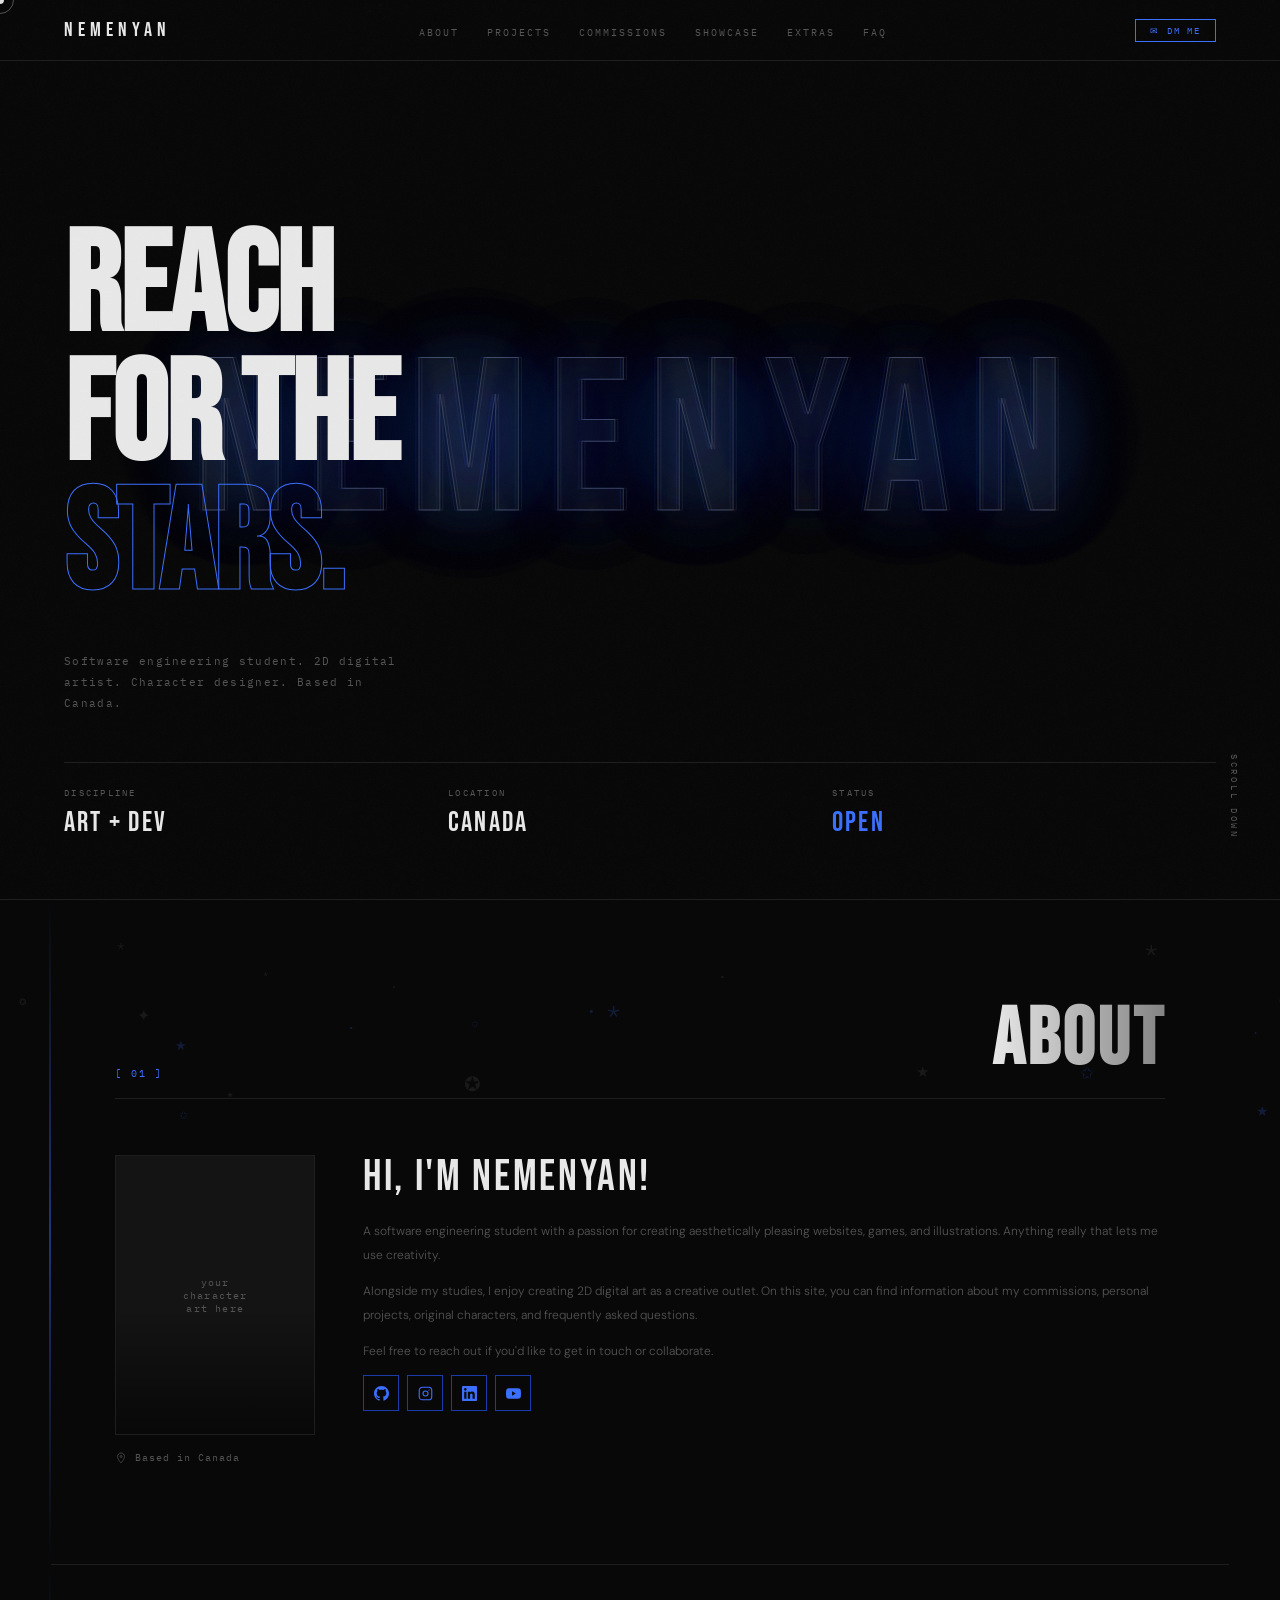
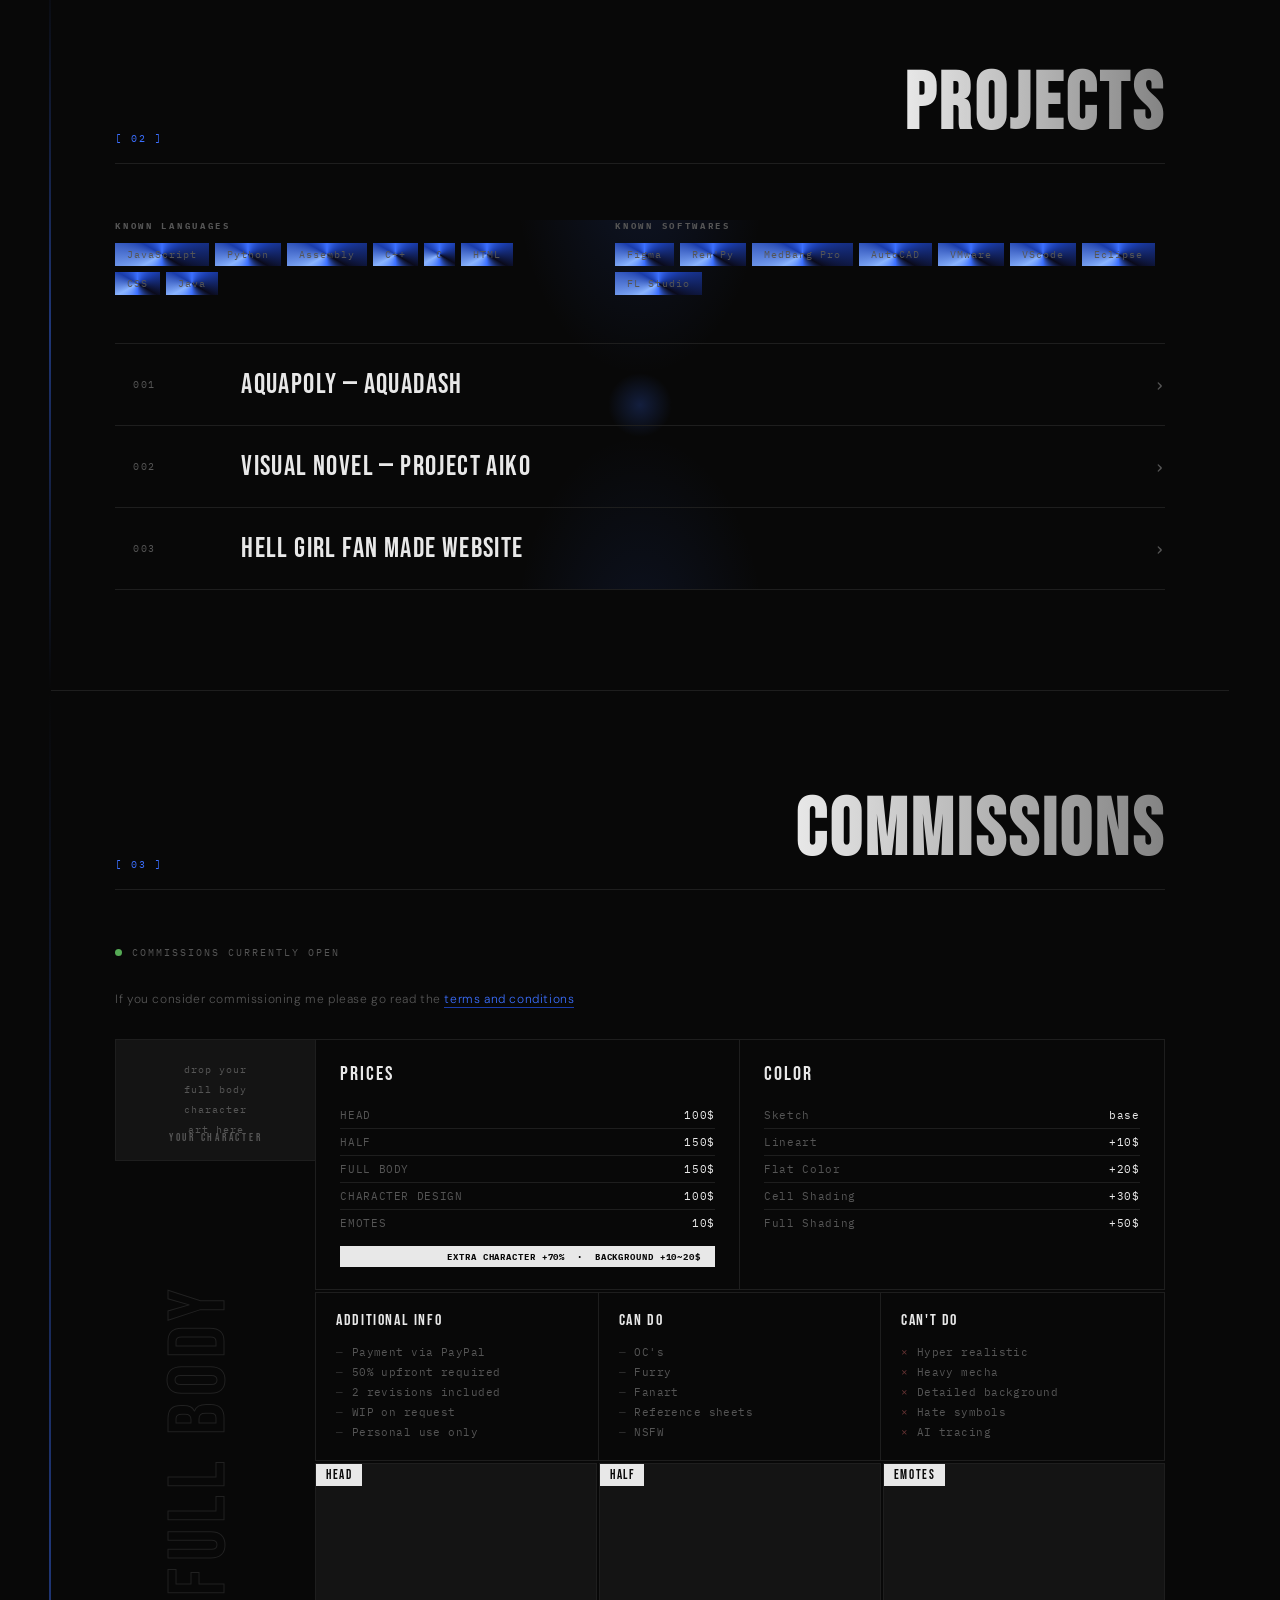
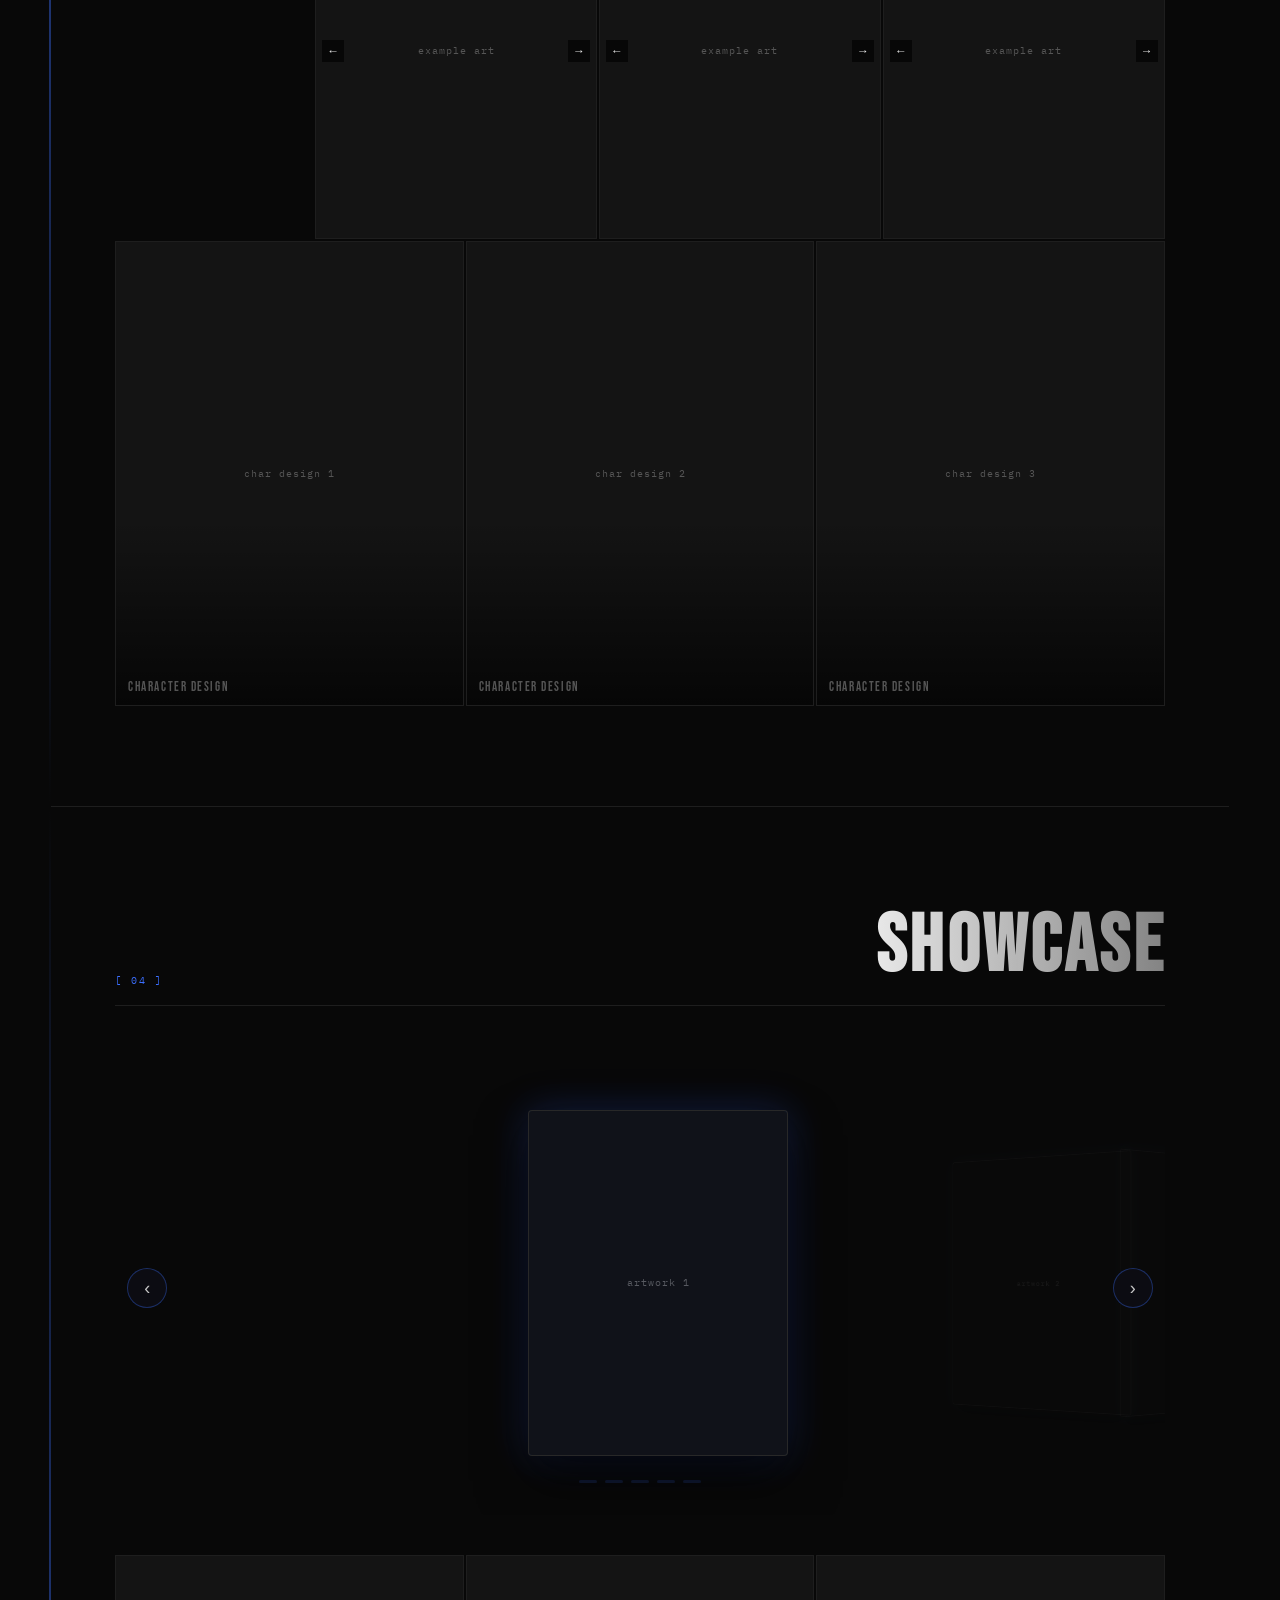
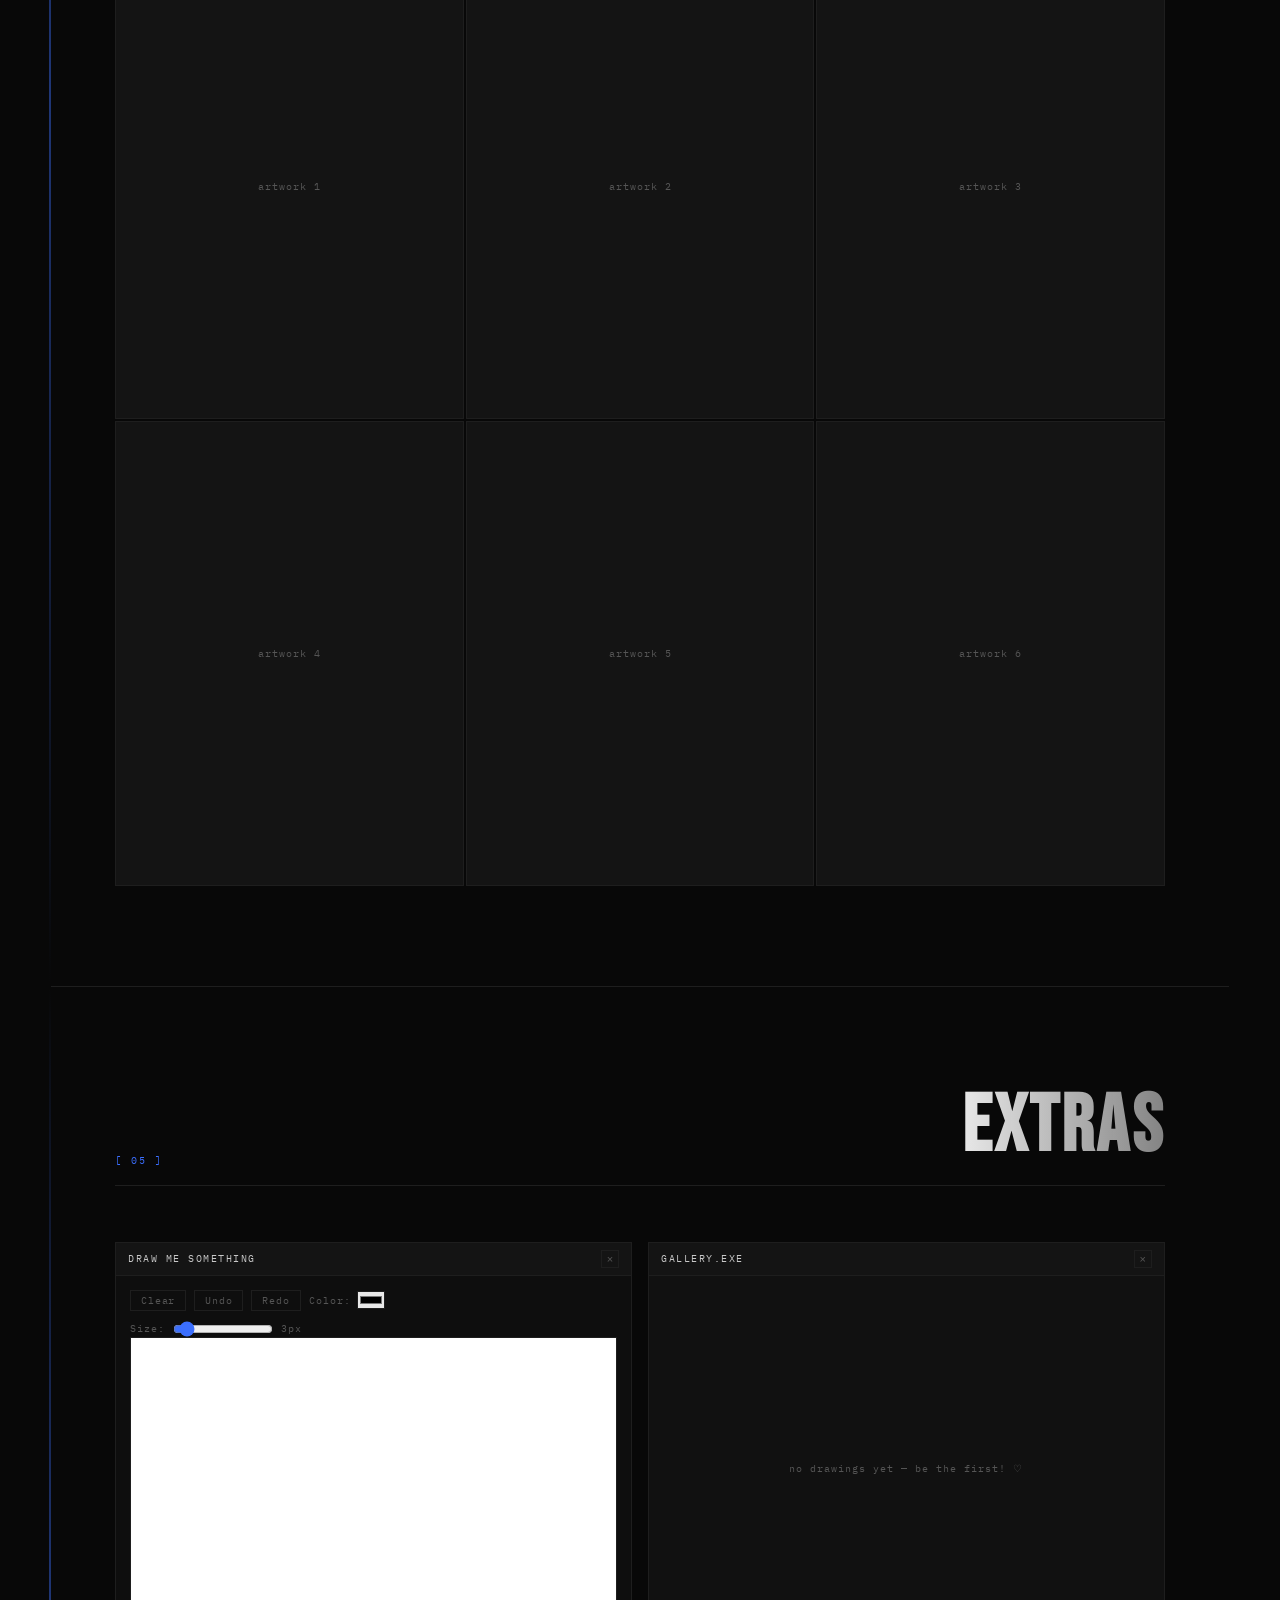
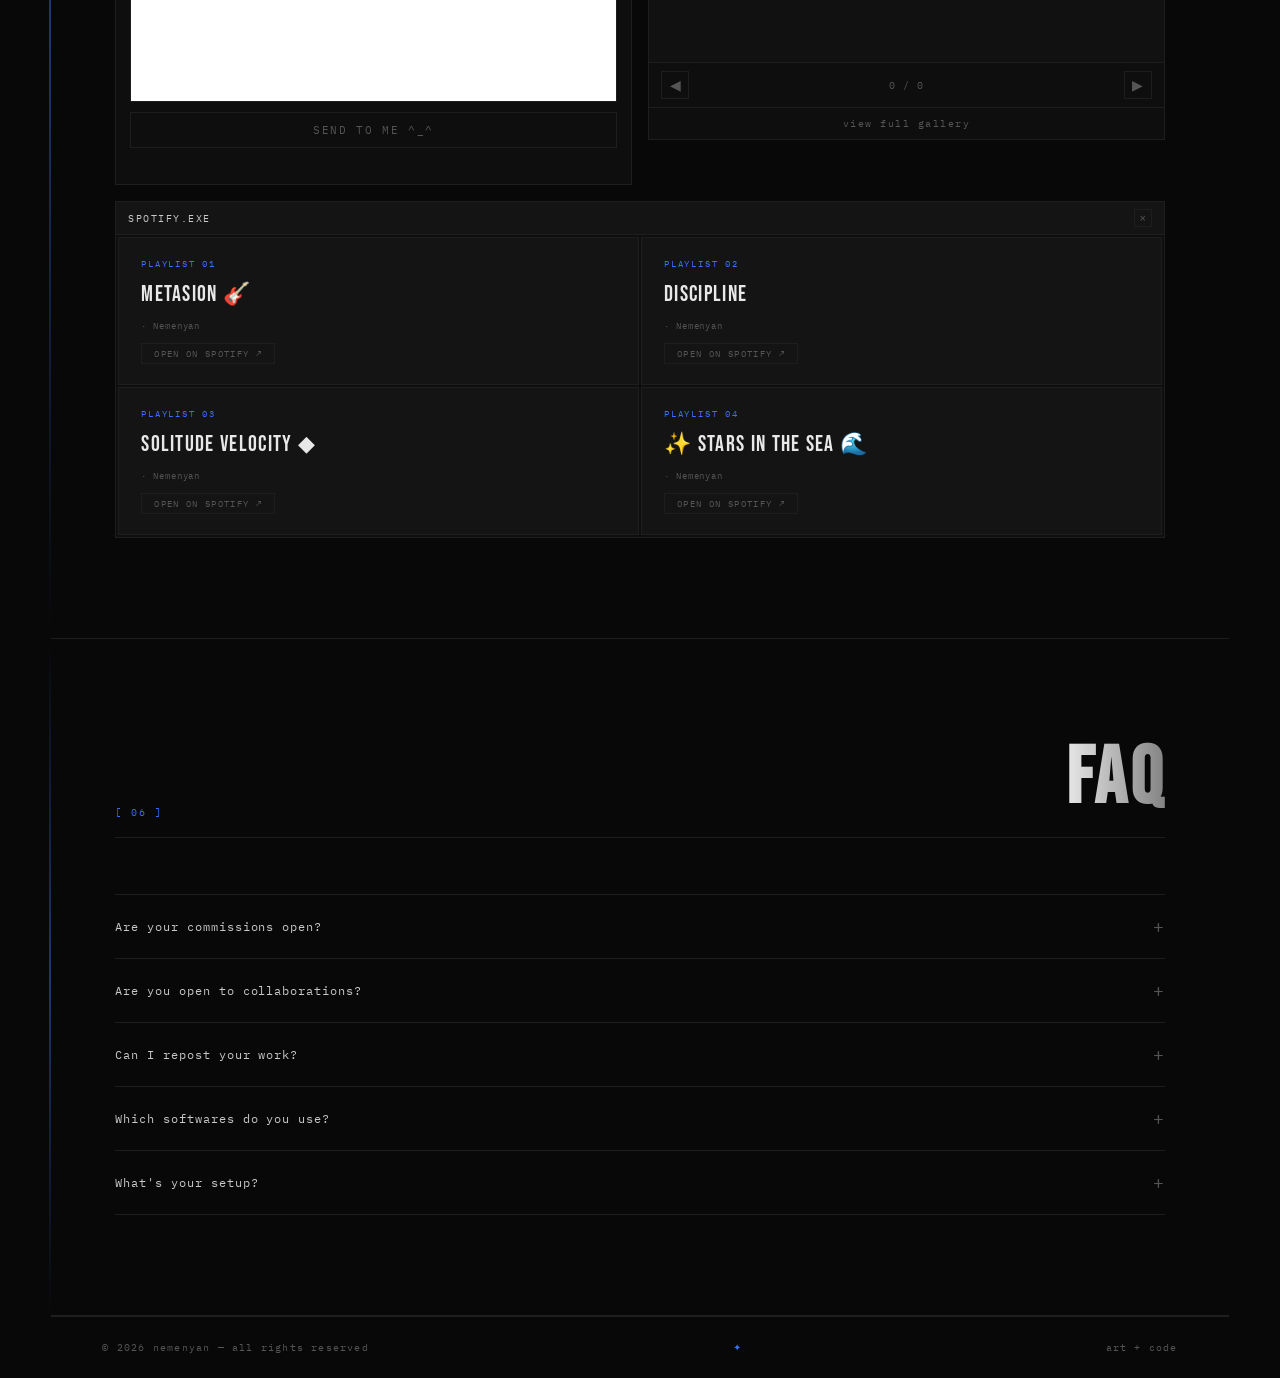
==== commit 446b9bff: "button problem" ====
--- a/main.html
+++ b/main.html
@@ -46,26 +46,26 @@
 
 /* star */
 .boot-shuriken {
-  position:relative; width:220px; height:220px;
+  position:relative; width:320px; height:320px;
   animation:shurikenSpin 3.2s cubic-bezier(.4,0,.2,1) forwards;
-  filter: drop-shadow(0 0 32px rgba(59,111,255,0.2)) drop-shadow(0 0 8px rgba(255,255,255,0.06));
+  filter: drop-shadow(0 0 48px rgba(59,111,255,0.3)) drop-shadow(0 0 12px rgba(255,255,255,0.08));
 }
 @keyframes shurikenSpin {
-  0%   { transform:rotate(-20deg) scale(0.4); opacity:0; }
+  0%   { transform:rotate(-20deg) scale(0.3); opacity:0; }
   15%  { opacity:1; }
   75%  { transform:rotate(310deg) scale(1.05); opacity:1; }
-  100% { transform:rotate(360deg) scale(1);   opacity:0.85; }
+  100% { transform:rotate(360deg) scale(1);   opacity:0.9; }
 }
 .boot-shuriken svg { width:100%; height:100%; }
 
-.boot-bar-wrap { width:220px; height:2px; background:#1a1a1a; overflow:hidden; }
+.boot-bar-wrap { width:300px; height:3px; background:#1a1a1a; overflow:hidden; }
 .boot-bar { height:100%; width:0%; background:linear-gradient(90deg, var(--blue2), var(--blue), rgba(255,255,255,0.6)); animation:loadBar 2.6s cubic-bezier(.4,0,.2,1) forwards; }
 @keyframes loadBar { to { width:100%; } }
 
-.boot-label { font-size:9px; letter-spacing:.35em; color:#3a3a4a; text-transform:uppercase; animation:blinkT 1s step-end infinite; }
+.boot-label { font-size:10px; letter-spacing:.35em; color:#3a3a4a; text-transform:uppercase; animation:blinkT 1s step-end infinite; }
 @keyframes blinkT { 0%,100%{opacity:1} 50%{opacity:0} }
 
-.boot-pct { font-family:'Bebas Neue',sans-serif; font-size:64px; color:rgba(255,255,255,.06); letter-spacing:.06em; line-height:1; }
+.boot-pct { font-family:'Bebas Neue',sans-serif; font-size:80px; color:rgba(255,255,255,.06); letter-spacing:.06em; line-height:1; }
 
 /* NAV */
 nav { position:fixed; top:0; left:0; right:0; z-index:100; display:flex; align-items:center; justify-content:space-between; padding:18px max(40px,4vw); border-bottom:1px solid var(--border); background:rgba(8,8,8,.9); backdrop-filter:blur(16px); }
@@ -183,26 +183,130 @@
   clip-path: polygon(35% 0%, 65% 0%, 65% 5%, 100% 5%, 55% 50%, 100% 95%, 65% 95%, 65% 100%, 35% 100%, 35% 95%, 0% 95%, 45% 50%, 0% 5%, 35% 5%);
 }
 
-/* T&C popover */
+/* T&C — RETRO ERROR WINDOW */
 .tnc-wrap { position:relative; display:inline; }
 .tnc-link { color:var(--blue); text-decoration:none; border-bottom:1px solid var(--blue2); cursor:none; }
-.tnc-popover {
-  display:none; position:absolute; bottom:calc(100% + 10px); left:0;
-  width:340px; background:var(--bg2); border:1px solid var(--blue2);
-  z-index:200; padding:0;
-  box-shadow:0 8px 40px rgba(0,0,0,.8), 0 0 0 1px var(--border);
-  animation:popIn .2s ease;
-}
-@keyframes popIn { from{opacity:0;transform:translateY(6px)} to{opacity:1;transform:none} }
-.tnc-popover.open { display:block; }
-.tnc-popover-bar { background:var(--bg3); border-bottom:1px solid var(--border); padding:7px 12px; display:flex; justify-content:space-between; align-items:center; }
-.tnc-popover-title { font-size:9px; letter-spacing:.2em; color:var(--blue); text-transform:uppercase; }
-.tnc-popover-close { background:none; border:none; color:var(--dim); font-size:14px; cursor:none; transition:color .2s; }
-.tnc-popover-close:hover { color:var(--white); }
-.tnc-popover-body { padding:14px 16px; max-height:240px; overflow-y:auto; font-size:10.5px; color:var(--dim); line-height:1.9; font-family:'DM Sans',sans-serif; }
-.tnc-popover-body h4 { font-family:'Bebas Neue',sans-serif; font-size:14px; letter-spacing:.1em; color:var(--white); margin-bottom:6px; margin-top:12px; }
-.tnc-popover-body h4:first-child { margin-top:0; }
-.tnc-popover::before { content:''; position:absolute; bottom:-6px; left:14px; width:10px; height:10px; background:var(--bg2); border-right:1px solid var(--blue2); border-bottom:1px solid var(--blue2); transform:rotate(45deg); }
+
+/* overlay backdrop */
+.tnc-overlay {
+  display:none; position:fixed; inset:0; z-index:800;
+  background:rgba(0,0,0,0.55);
+}
+.tnc-overlay.open { display:block; }
+
+/* the draggable window */
+.tnc-window {
+  display:none; position:fixed;
+  top:50%; left:50%; transform:translate(-50%,-50%);
+  width:min(420px, 92vw);
+  background:#000; border:2px solid #3b6fff;
+  z-index:900; font-family:'IBM Plex Mono',monospace;
+  box-shadow:4px 4px 0 #1a3caa, 0 0 40px rgba(59,111,255,0.35);
+}
+.tnc-window.open {
+  display:block;
+  animation:errPop .2s ease-out forwards;
+}
+@keyframes errPop {
+  0%   { opacity:0; scale:0.92; }
+  70%  { opacity:1; scale:1.02; }
+  100% { opacity:1; scale:1; }
+}
+
+/* title bar — Windows 95 blue */
+.tnc-titlebar {
+  background:linear-gradient(90deg, #0000aa, #1a3caa 40%, #3b6fff 100%);
+  padding:5px 8px; display:flex; align-items:center; justify-content:space-between;
+  cursor:move; user-select:none; border-bottom:2px solid #3b6fff;
+}
+.tnc-titlebar-left { display:flex; align-items:center; gap:8px; }
+.tnc-titlebar-icon {
+  width:16px; height:16px; background:#fff; display:flex; align-items:center;
+  justify-content:center; font-size:10px; flex-shrink:0; image-rendering:pixelated;
+}
+.tnc-titlebar-text { font-size:11px; color:#fff; letter-spacing:.08em; font-weight:700; }
+.tnc-titlebar-btn {
+  width:18px; height:14px; background:#c0c0c0; border:1px solid; cursor:none;
+  border-color:#fff #666 #666 #fff;
+  display:flex; align-items:center; justify-content:center;
+  font-size:10px; color:#000; font-weight:900; padding:0; line-height:1;
+  transition:border-color .05s;
+}
+.tnc-titlebar-btn:hover { border-color:#666 #fff #fff #666; }
+.tnc-titlebar-btn:active { border-color:#666 #fff #fff #666; }
+
+/* body */
+.tnc-win-body { padding:16px 18px 10px; }
+
+/* big ERROR icon row */
+.tnc-err-row {
+  display:flex; align-items:flex-start; gap:14px; margin-bottom:14px;
+  padding-bottom:12px; border-bottom:1px solid #1a3caa;
+}
+.tnc-err-icon {
+  width:40px; height:40px; flex-shrink:0; border:2px solid #3b6fff;
+  background:#000055; display:flex; align-items:center; justify-content:center;
+  font-size:22px; image-rendering:pixelated;
+}
+.tnc-err-msg { font-size:11px; color:#fff; line-height:1.7; }
+.tnc-err-msg strong { color:#3b6fff; font-size:12px; letter-spacing:.1em; display:block; margin-bottom:4px; }
+
+/* scrollable content */
+.tnc-content {
+  max-height:240px; overflow-y:auto; padding-right:4px;
+  scrollbar-width:thin; scrollbar-color:#1a3caa #000;
+}
+.tnc-content::-webkit-scrollbar { width:8px; }
+.tnc-content::-webkit-scrollbar-track { background:#000; border:1px solid #1a3caa; }
+.tnc-content::-webkit-scrollbar-thumb { background:#1a3caa; }
+
+.tnc-section { margin-bottom:12px; }
+.tnc-section-head {
+  font-size:10px; letter-spacing:.2em; color:#3b6fff;
+  text-transform:uppercase; margin-bottom:4px;
+  display:flex; align-items:center; gap:6px;
+}
+.tnc-section-head::before { content:'▶'; font-size:7px; }
+.tnc-section p { font-size:10px; color:#aaa; line-height:1.8; }
+
+/* bottom button row */
+.tnc-btn-row {
+  display:flex; justify-content:flex-end; gap:8px;
+  padding:10px 0 4px; border-top:1px solid #1a3caa; margin-top:12px;
+}
+.tnc-btn {
+  background:#c0c0c0; border:2px solid; cursor:none;
+  border-color:#fff #666 #666 #fff;
+  padding:3px 20px; font-family:'IBM Plex Mono',monospace;
+  font-size:11px; font-weight:700; color:#000; letter-spacing:.05em;
+  transition:border-color .05s;
+}
+.tnc-btn:hover { background:#d4d4d4; }
+.tnc-btn:active { border-color:#666 #fff #fff #666; }
+/* progress bar at bottom */
+.tnc-progress-wrap {
+  height:8px; background:#000055; border:1px solid #3b6fff; margin-top:10px; overflow:hidden;
+}
+.tnc-progress-bar {
+  height:100%; width:0%;
+  background:repeating-linear-gradient(90deg, #3b6fff 0px, #3b6fff 8px, #000055 8px, #000055 12px);
+  animation:tncLoad 1.8s steps(12) forwards;
+}
+@keyframes tncLoad { to { width:100%; } }
+
+/* ── FLOATING STARS decoration ── */
+.floating-star {
+  position:fixed; pointer-events:none; z-index:1; user-select:none;
+  font-family:'IBM Plex Mono',monospace; color:rgba(59,111,255,0.2);
+  animation:starDrift linear infinite;
+}
+.floating-star.white { color:rgba(255,255,255,0.07); }
+@keyframes starDrift {
+  0%   { transform:translateY(0) rotate(0deg); opacity:0; }
+  5%   { opacity:1; }
+  95%  { opacity:0.6; }
+  100% { transform:translateY(-100vh) rotate(360deg); opacity:0; }
+}
 
 /* comm-matrix drop zone */
 .comm-matrix-wrap {
@@ -560,14 +664,14 @@
 .sc-type { font-size:9px; color:var(--blue); letter-spacing:.2em; text-transform:uppercase; }
 .sc-btn {
   position:absolute; top:50%; transform:translateY(-50%);
-  background:rgba(14,14,20,0.75); border:1px solid rgba(59,111,255,0.25);
-  color:var(--accent); width:42px; height:42px; border-radius:50%;
+  background:rgba(14,14,20,0.85); border:1px solid rgba(59,111,255,0.35);
+  color:var(--accent); width:40px; height:40px; border-radius:50%;
   display:flex; align-items:center; justify-content:center; cursor:none;
-  z-index:20; transition:all .3s; backdrop-filter:blur(6px); font-size:16px;
-}
-.sc-btn:hover { background:rgba(59,111,255,0.2); color:#fff; box-shadow:0 0 20px rgba(59,111,255,0.35); }
-.sc-prev-btn { left:-21px; }
-.sc-next-btn { right:-21px; }
+  z-index:30; transition:all .3s; backdrop-filter:blur(6px); font-size:18px;
+}
+.sc-btn:hover { background:rgba(59,111,255,0.25); color:#fff; box-shadow:0 0 20px rgba(59,111,255,0.4); }
+.sc-prev-btn { left:12px; }
+.sc-next-btn { right:12px; }
 .sc-indicators { display:flex; justify-content:center; gap:8px; margin-top:1.5rem; }
 .sc-dot { width:18px; height:3px; border-radius:2px; background:rgba(59,111,255,0.18); cursor:none; transition:all .3s; }
 /* scan line bar on active card */
@@ -584,41 +688,56 @@
   100% { top:calc(100% - 2px); opacity:0; }
 }
 
-/* ── BTN-SHINE for project links ── */
+/* ── ROTATING BORDER on skill tags ── */
 @property --btn-angle { syntax:'<angle>'; initial-value:0deg; inherits:false; }
-.proj-links { display:flex; gap:16px; flex-wrap:wrap; }
-.proj-link-wrap { position:relative; display:inline-block; }
-.proj-link {
-  position:relative; overflow:visible;
-  font-size:9px; color:#ccc; letter-spacing:.15em; text-transform:uppercase;
-  text-decoration:none; display:inline-flex; align-items:center; gap:5px;
-  padding:5px 13px; background:rgba(18,18,24,1); border-radius:5px;
-  transition:color .2s, background .2s; z-index:1;
-}
-.proj-link:hover { color:#fff; background:rgba(28,28,38,1); }
-.proj-link::after { content:'→'; }
-/* conic spin border */
-.proj-link::before {
+
+.tag {
+  position:relative; padding:5px 12px;
+  font-size:10px; color:var(--dim); letter-spacing:.1em;
+  background:transparent; transition:color .25s;
+  display:inline-block; border:none;
+}
+/* layer 1 (behind text): solid background covers the whole tag */
+.tag::after {
+  content:''; position:absolute;
+  inset:2px; z-index:0; border-radius:1px;
+  background:#080808; /* same as --bg */
+  pointer-events:none;
+}
+/* layer 0 (furthest back): spinning conic — only the 2px ring outside ::after is visible */
+.tag::before {
   --btn-angle:0deg;
-  content:''; position:absolute; top:50%; left:50%;
-  width:calc(100% + 2px); height:calc(100% + 4px);
-  transform:translate(-50%,-50%);
-  border-radius:6px;
-  background-image:conic-gradient(from var(--btn-angle), #220229bb, #ffffffcc, #44444420, #3b6fff66, #6d6d6daa, #220229bb);
-  animation:btnSpin 3s linear infinite; z-index:-1;
-}
-/* blurred outer glow on the wrapper */
-.proj-link-wrap::before {
-  --btn-angle:0deg;
-  content:''; position:absolute; top:50%; left:50%;
-  width:calc(100% + 4px); height:calc(100% + 8px);
-  transform:translate(-50%,-50%);
-  border-radius:6px;
-  background-image:conic-gradient(from var(--btn-angle), #220229bb, #ffffffcc, #44444420, #3b6fff66, #6d6d6daa, #220229bb);
-  animation:btnSpin 3s linear infinite;
-  filter:blur(1.4rem); opacity:0.4; z-index:0; pointer-events:none;
-}
-@keyframes btnSpin { from{--btn-angle:0deg} to{--btn-angle:360deg} }
+  content:''; position:absolute;
+  inset:-2px; z-index:-1; border-radius:3px;
+  background:conic-gradient(from var(--btn-angle),
+    #3b6fff, #1a3caa, #0a0a1a, #3b6fff, #8ab4ff, #1a3caa, #3b6fff
+  );
+  animation:tagSpin 3s linear infinite;
+}
+/* text must sit above the cover */
+.tag span, .tag { isolation:isolate; }
+.tag > * { position:relative; z-index:1; }
+/* for plain text inside tag, lift it above */
+.tag { color:var(--dim); }
+
+.tag:hover { color:var(--blue); }
+.tag:hover::before {
+  background:conic-gradient(from var(--btn-angle),
+    #fff, #3b6fff, #1a3caa, #fff, #8ab4ff, #3b6fff, #fff
+  );
+}
+@keyframes tagSpin { to { --btn-angle:360deg; } }
+
+/* ── PROJ GITHUB LINK — simple clean ── */
+.proj-links { display:flex; gap:12px; flex-wrap:wrap; margin-top:4px; }
+.proj-github-link {
+  font-size:9px; color:var(--dim); letter-spacing:.15em; text-transform:uppercase;
+  text-decoration:none; display:inline-flex; align-items:center; gap:6px;
+  border-bottom:1px solid var(--dim2); padding-bottom:2px;
+  transition:color .2s, border-color .2s;
+}
+.proj-github-link:hover { color:var(--white); border-color:var(--white); }
+.proj-github-link svg { flex-shrink:0; }
 
 /* Large screens — ensure max-width content reads well */
 @media(min-width:1200px){
@@ -791,6 +910,60 @@
   </div>
 </div>
 
+<!-- TNC OVERLAY -->
+<div class="tnc-overlay" id="tncOverlay"></div>
+
+<!-- TNC RETRO ERROR WINDOW -->
+<div class="tnc-window" id="tncWindow">
+  <div class="tnc-titlebar" id="tncTitlebar">
+    <div class="tnc-titlebar-left">
+      <div class="tnc-titlebar-icon">⚠</div>
+      <span class="tnc-titlebar-text">TERMS.EXE — READ BEFORE PROCEEDING</span>
+    </div>
+    <button class="tnc-titlebar-btn" id="tncClose">✕</button>
+  </div>
+  <div class="tnc-win-body">
+    <div class="tnc-err-row">
+      <div class="tnc-err-icon">!</div>
+      <div class="tnc-err-msg">
+        <strong>NOTICE — COMMISSION AGREEMENT</strong>
+        By commissioning me you agree to the following terms. Failure to comply may result in cancellation without refund.
+      </div>
+    </div>
+    <div class="tnc-content">
+      <div class="tnc-section">
+        <div class="tnc-section-head">Payment</div>
+        <p>50% upfront required before work begins. Final payment due before delivery. PayPal only. No refunds after sketch approval.</p>
+      </div>
+      <div class="tnc-section">
+        <div class="tnc-section-head">Usage Rights</div>
+        <p>Commissioned work is for personal use only. Commercial use requires a separate agreement and pricing. You may repost with proper credit.</p>
+      </div>
+      <div class="tnc-section">
+        <div class="tnc-section-head">Revisions</div>
+        <p>2 minor revisions included at no cost. Major changes or full redesigns after sketch approval will incur additional fees.</p>
+      </div>
+      <div class="tnc-section">
+        <div class="tnc-section-head">Timeframe</div>
+        <p>Delivery time varies between 1–4 weeks. I'll keep you updated. Rush orders available at +50% of the base price.</p>
+      </div>
+      <div class="tnc-section">
+        <div class="tnc-section-head">Artist Rights</div>
+        <p>I retain the right to post finished commissions in my portfolio unless you request otherwise. A confidentiality fee applies for private work.</p>
+      </div>
+      <div class="tnc-section">
+        <div class="tnc-section-head">Cancellations</div>
+        <p>If you cancel after the sketch is complete, the upfront fee is non-refundable. I reserve the right to refuse any commission without explanation.</p>
+      </div>
+    </div>
+    <div class="tnc-progress-wrap"><div class="tnc-progress-bar" id="tncBar"></div></div>
+    <div class="tnc-btn-row">
+      <button class="tnc-btn" id="tncOk">OK</button>
+      <button class="tnc-btn" id="tncCancel">CANCEL</button>
+    </div>
+  </div>
+</div>
+
 <!-- NAV -->
 <nav>
   <div class="nav-logo">nemenyan</div>
@@ -889,7 +1062,7 @@
           <span class="proj-status">Ongoing</span>
           <div class="proj-meta"><span class="proj-meta-tag">Game Dev</span><span class="proj-meta-tag">Python</span><span class="proj-meta-tag">Original Assets</span></div>
           <p class="proj-desc">An ongoing indie game project combining board game mechanics with fast-paced arcade gameplay. Built with custom assets and original character design. Add more details here.</p>
-          <div class="proj-links"><div class="proj-link-wrap"><a href="#" class="proj-link">GitHub</a></div><div class="proj-link-wrap"><a href="#" class="proj-link">Live Demo</a></div></div>
+          <div class="proj-links"><a href="#" class="proj-github-link"><svg width="12" height="12" viewBox="0 0 24 24" fill="currentColor"><path d="M12 0C5.37 0 0 5.37 0 12c0 5.31 3.44 9.8 8.21 11.39.6.11.82-.26.82-.58v-2.03c-3.34.72-4.04-1.61-4.04-1.61-.55-1.39-1.34-1.76-1.34-1.76-1.09-.74.08-.73.08-.73 1.21.09 1.84 1.24 1.84 1.24 1.07 1.84 2.81 1.31 3.49 1 .11-.78.42-1.31.76-1.61-2.67-.3-5.47-1.33-5.47-5.93 0-1.31.47-2.38 1.24-3.22-.13-.3-.54-1.52.12-3.18 0 0 1.01-.32 3.3 1.23a11.5 11.5 0 013-.4c1.02.01 2.04.14 3 .4 2.28-1.55 3.29-1.23 3.29-1.23.66 1.66.25 2.88.12 3.18.77.84 1.24 1.91 1.24 3.22 0 4.61-2.81 5.63-5.48 5.92.43.37.81 1.1.81 2.22v3.29c0 .32.22.69.83.58C20.57 21.8 24 17.31 24 12 24 5.37 18.63 0 12 0z"/></svg>View on GitHub →</a></div>
         </div>
       </div>
       <div class="proj-card">
@@ -898,7 +1071,7 @@
           <span class="proj-status">Ongoing</span>
           <div class="proj-meta"><span class="proj-meta-tag">Ren'Py</span><span class="proj-meta-tag">Narrative Design</span><span class="proj-meta-tag">2D Art</span></div>
           <p class="proj-desc">Players interact with Aiko, a quiet and isolated girl, guiding her through a fragile balance between light growth, recovery and darkness. A psychological single-choice visual novel with branching paths and multiple endings.</p>
-          <div class="proj-links"><div class="proj-link-wrap"><a href="#" class="proj-link">GitHub</a></div><div class="proj-link-wrap"><a href="#" class="proj-link">Devlog</a></div></div>
+          <div class="proj-links"><a href="#" class="proj-github-link"><svg width="12" height="12" viewBox="0 0 24 24" fill="currentColor"><path d="M12 0C5.37 0 0 5.37 0 12c0 5.31 3.44 9.8 8.21 11.39.6.11.82-.26.82-.58v-2.03c-3.34.72-4.04-1.61-4.04-1.61-.55-1.39-1.34-1.76-1.34-1.76-1.09-.74.08-.73.08-.73 1.21.09 1.84 1.24 1.84 1.24 1.07 1.84 2.81 1.31 3.49 1 .11-.78.42-1.31.76-1.61-2.67-.3-5.47-1.33-5.47-5.93 0-1.31.47-2.38 1.24-3.22-.13-.3-.54-1.52.12-3.18 0 0 1.01-.32 3.3 1.23a11.5 11.5 0 013-.4c1.02.01 2.04.14 3 .4 2.28-1.55 3.29-1.23 3.29-1.23.66 1.66.25 2.88.12 3.18.77.84 1.24 1.91 1.24 3.22 0 4.61-2.81 5.63-5.48 5.92.43.37.81 1.1.81 2.22v3.29c0 .32.22.69.83.58C20.57 21.8 24 17.31 24 12 24 5.37 18.63 0 12 0z"/></svg>View on GitHub →</a></div>
         </div>
       </div>
       <div class="proj-card">
@@ -907,7 +1080,7 @@
           <span class="proj-status">Complete</span>
           <div class="proj-meta"><span class="proj-meta-tag">HTML/CSS/JS</span><span class="proj-meta-tag">Fan Project</span><span class="proj-meta-tag">UI Design</span></div>
           <p class="proj-desc">A web-based interactive project inspired by Hell Girl (Jigoku Shoujo). A dark, immersive world through multiple interactive interfaces, all styled like a phone app.</p>
-          <div class="proj-links"><div class="proj-link-wrap"><a href="#" class="proj-link">GitHub</a></div><div class="proj-link-wrap"><a href="#" class="proj-link">Live Site</a></div></div>
+          <div class="proj-links"><a href="#" class="proj-github-link"><svg width="12" height="12" viewBox="0 0 24 24" fill="currentColor"><path d="M12 0C5.37 0 0 5.37 0 12c0 5.31 3.44 9.8 8.21 11.39.6.11.82-.26.82-.58v-2.03c-3.34.72-4.04-1.61-4.04-1.61-.55-1.39-1.34-1.76-1.34-1.76-1.09-.74.08-.73.08-.73 1.21.09 1.84 1.24 1.84 1.24 1.07 1.84 2.81 1.31 3.49 1 .11-.78.42-1.31.76-1.61-2.67-.3-5.47-1.33-5.47-5.93 0-1.31.47-2.38 1.24-3.22-.13-.3-.54-1.52.12-3.18 0 0 1.01-.32 3.3 1.23a11.5 11.5 0 013-.4c1.02.01 2.04.14 3 .4 2.28-1.55 3.29-1.23 3.29-1.23.66 1.66.25 2.88.12 3.18.77.84 1.24 1.91 1.24 3.22 0 4.61-2.81 5.63-5.48 5.92.43.37.81 1.1.81 2.22v3.29c0 .32.22.69.83.58C20.57 21.8 24 17.31 24 12 24 5.37 18.63 0 12 0z"/></svg>View on GitHub →</a></div>
         </div>
       </div>
     </div>
@@ -918,7 +1091,7 @@
 <div class="section-wrap" id="commissions">
   <div class="s-head"><span class="s-num">[ 03 ]</span><h2 class="s-title">COMMISSIONS</h2></div>
   <div class="status-row"><div class="sdot"></div>Commissions currently open</div>
-  <p class="comm-notice">If you consider commissioning me please go read the <span class="tnc-wrap"><a href="#" class="tnc-link" id="tncLink">terms and conditions</a><div class="tnc-popover" id="tncPopover"><div class="tnc-popover-bar"><span class="tnc-popover-title">Terms &amp; Conditions</span><button class="tnc-popover-close" id="tncClose">×</button></div><div class="tnc-popover-body"><h4>Payment</h4>50% upfront is required before I start. Final payment before delivery. PayPal only. No refunds after sketch approval.<h4>Usage</h4>Commissioned work is for personal use only. Commercial use requires separate agreement and pricing. You may post the art with proper credit.<h4>Revisions</h4>2 minor revisions included. Major changes or full redesigns after sketch approval will incur additional fees.<h4>Timeframe</h4>Delivery time varies (1–4 weeks). I'll keep you updated. Rush orders available at +50%.<h4>Rights</h4>I retain the right to post finished commissions in my portfolio unless you request otherwise (confidentiality fee applies).<h4>Cancellations</h4>If you cancel after the sketch is complete, the upfront fee is non-refundable. I reserve the right to refuse any commission.</div></div></span></p>
+  <p class="comm-notice">If you consider commissioning me please go read the <a href="#" class="tnc-link" id="tncLink">terms and conditions</a></p>
   <div class="comm-wrap">
     <div class="comm-fullbody-text">FULL BODY</div>
     <div class="comm-layout">
@@ -1282,15 +1455,114 @@
 document.getElementById('closeGalModal').addEventListener('click',()=>document.getElementById('galModal').classList.remove('open'));
 document.getElementById('galModal').addEventListener('click',e=>{if(e.target===document.getElementById('galModal'))document.getElementById('galModal').classList.remove('open');});
 loadGallery();
-// T&C POPOVER
+// T&C RETRO WINDOW
 (function(){
-  const link=document.getElementById('tncLink');
-  const pop=document.getElementById('tncPopover');
-  const close=document.getElementById('tncClose');
-  if(!link||!pop) return;
-  link.addEventListener('click',e=>{e.preventDefault();e.stopPropagation();pop.classList.toggle('open');});
-  close.addEventListener('click',e=>{e.stopPropagation();pop.classList.remove('open');});
-  document.addEventListener('click',e=>{if(!pop.contains(e.target)&&e.target!==link)pop.classList.remove('open');});
+  const link    = document.getElementById('tncLink');
+  const win     = document.getElementById('tncWindow');
+  const overlay = document.getElementById('tncOverlay');
+  const closeBtn= document.getElementById('tncClose');
+  const okBtn   = document.getElementById('tncOk');
+  const cancelBtn=document.getElementById('tncCancel');
+  const bar     = document.getElementById('tncBar');
+  if(!link||!win) return;
+
+  function openWin(e){
+    e.preventDefault();
+    // always reset to center
+    win.style.left = '50%';
+    win.style.top  = '50%';
+    win.style.transform = 'translate(-50%,-50%)';
+    win.classList.add('open');
+    overlay.classList.add('open');
+    if(bar){ bar.style.animation='none'; void bar.offsetWidth; bar.style.animation='tncLoad 1.8s steps(12) forwards'; }
+  }
+  function closeWin(e){
+    if(e) e.stopPropagation();
+    win.classList.remove('open');
+    overlay.classList.remove('open');
+  }
+
+  link.addEventListener('click', openWin);
+  closeBtn.addEventListener('click', closeWin);
+  okBtn.addEventListener('click', closeWin);
+  cancelBtn.addEventListener('click', closeWin);
+  overlay.addEventListener('click', closeWin);
+
+  // DRAG — works from anywhere on the window
+  let drag=false, ox=0, oy=0;
+  win.style.cursor='grab';
+  const noDrag = [closeBtn, okBtn, cancelBtn];
+
+  win.addEventListener('mousedown', e=>{
+    if(noDrag.some(b=>b&&b.contains(e.target))) return;
+    // Kill the centering transform first, lock to exact current position
+    const r = win.getBoundingClientRect();
+    win.style.transform = 'none';
+    win.style.left = r.left + 'px';
+    win.style.top  = r.top  + 'px';
+    // NOW compute offset (after transform removed, position is stable)
+    ox = e.clientX - r.left;
+    oy = e.clientY - r.top;
+    drag = true;
+    win.style.cursor = 'grabbing';
+    e.preventDefault();
+  });
+
+  document.addEventListener('mousemove', e=>{
+    if(!drag) return;
+    const nx = Math.max(0, Math.min(e.clientX - ox, window.innerWidth  - win.offsetWidth));
+    const ny = Math.max(0, Math.min(e.clientY - oy, window.innerHeight - win.offsetHeight));
+    win.style.left = nx + 'px';
+    win.style.top  = ny + 'px';
+  });
+
+  document.addEventListener('mouseup', ()=>{
+    if(!drag) return;
+    drag = false;
+    win.style.cursor = 'grab';
+  });
+
+  // touch drag
+  win.addEventListener('touchstart', e=>{
+    if(noDrag.some(b=>b&&b.contains(e.target))) return;
+    const t = e.touches[0];
+    const r = win.getBoundingClientRect();
+    win.style.transform = 'none';
+    win.style.left = r.left + 'px';
+    win.style.top  = r.top  + 'px';
+    ox = t.clientX - r.left;
+    oy = t.clientY - r.top;
+    drag = true;
+  },{passive:true});
+  document.addEventListener('touchmove', e=>{
+    if(!drag) return;
+    const t = e.touches[0];
+    const nx = Math.max(0, Math.min(t.clientX - ox, window.innerWidth  - win.offsetWidth));
+    const ny = Math.max(0, Math.min(t.clientY - oy, window.innerHeight - win.offsetHeight));
+    win.style.left = nx + 'px';
+    win.style.top  = ny + 'px';
+  },{passive:true});
+  document.addEventListener('touchend', ()=>{ drag = false; });
+})();
+
+// ── FLOATING STARS ──
+(function(){
+  const chars = ['✦','✧','★','✩','✪','⋆','·','*'];
+  const total = 20;
+  for(let i=0;i<total;i++){
+    const s = document.createElement('div');
+    s.className = 'floating-star' + (Math.random()>.5?' white':'');
+    const size = Math.random()*14+8;
+    s.textContent = chars[Math.floor(Math.random()*chars.length)];
+    s.style.cssText = `
+      left:${Math.random()*100}vw;
+      bottom:-${Math.random()*20+5}vh;
+      font-size:${size}px;
+      animation-duration:${Math.random()*20+15}s;
+      animation-delay:-${Math.random()*20}s;
+    `;
+    document.body.appendChild(s);
+  }
 })();
 
 // MATRIX RAIN — hero only
